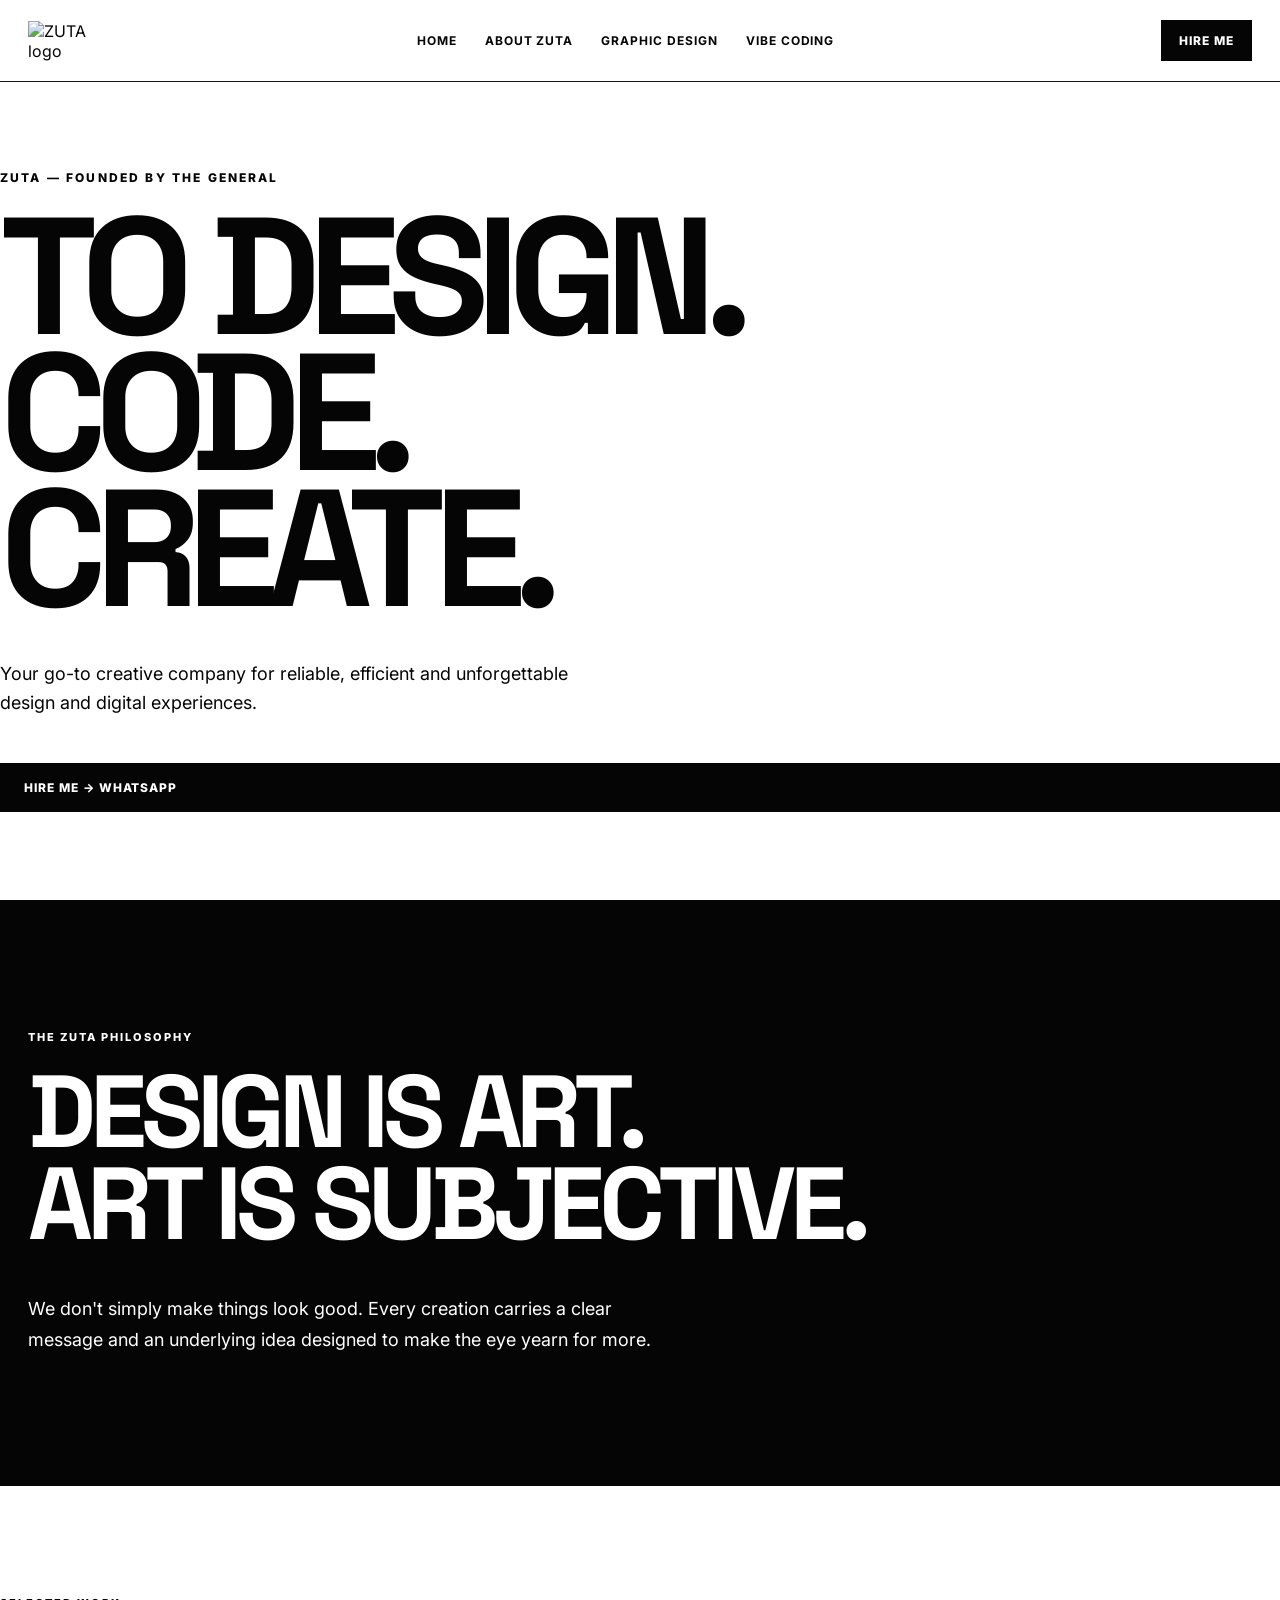
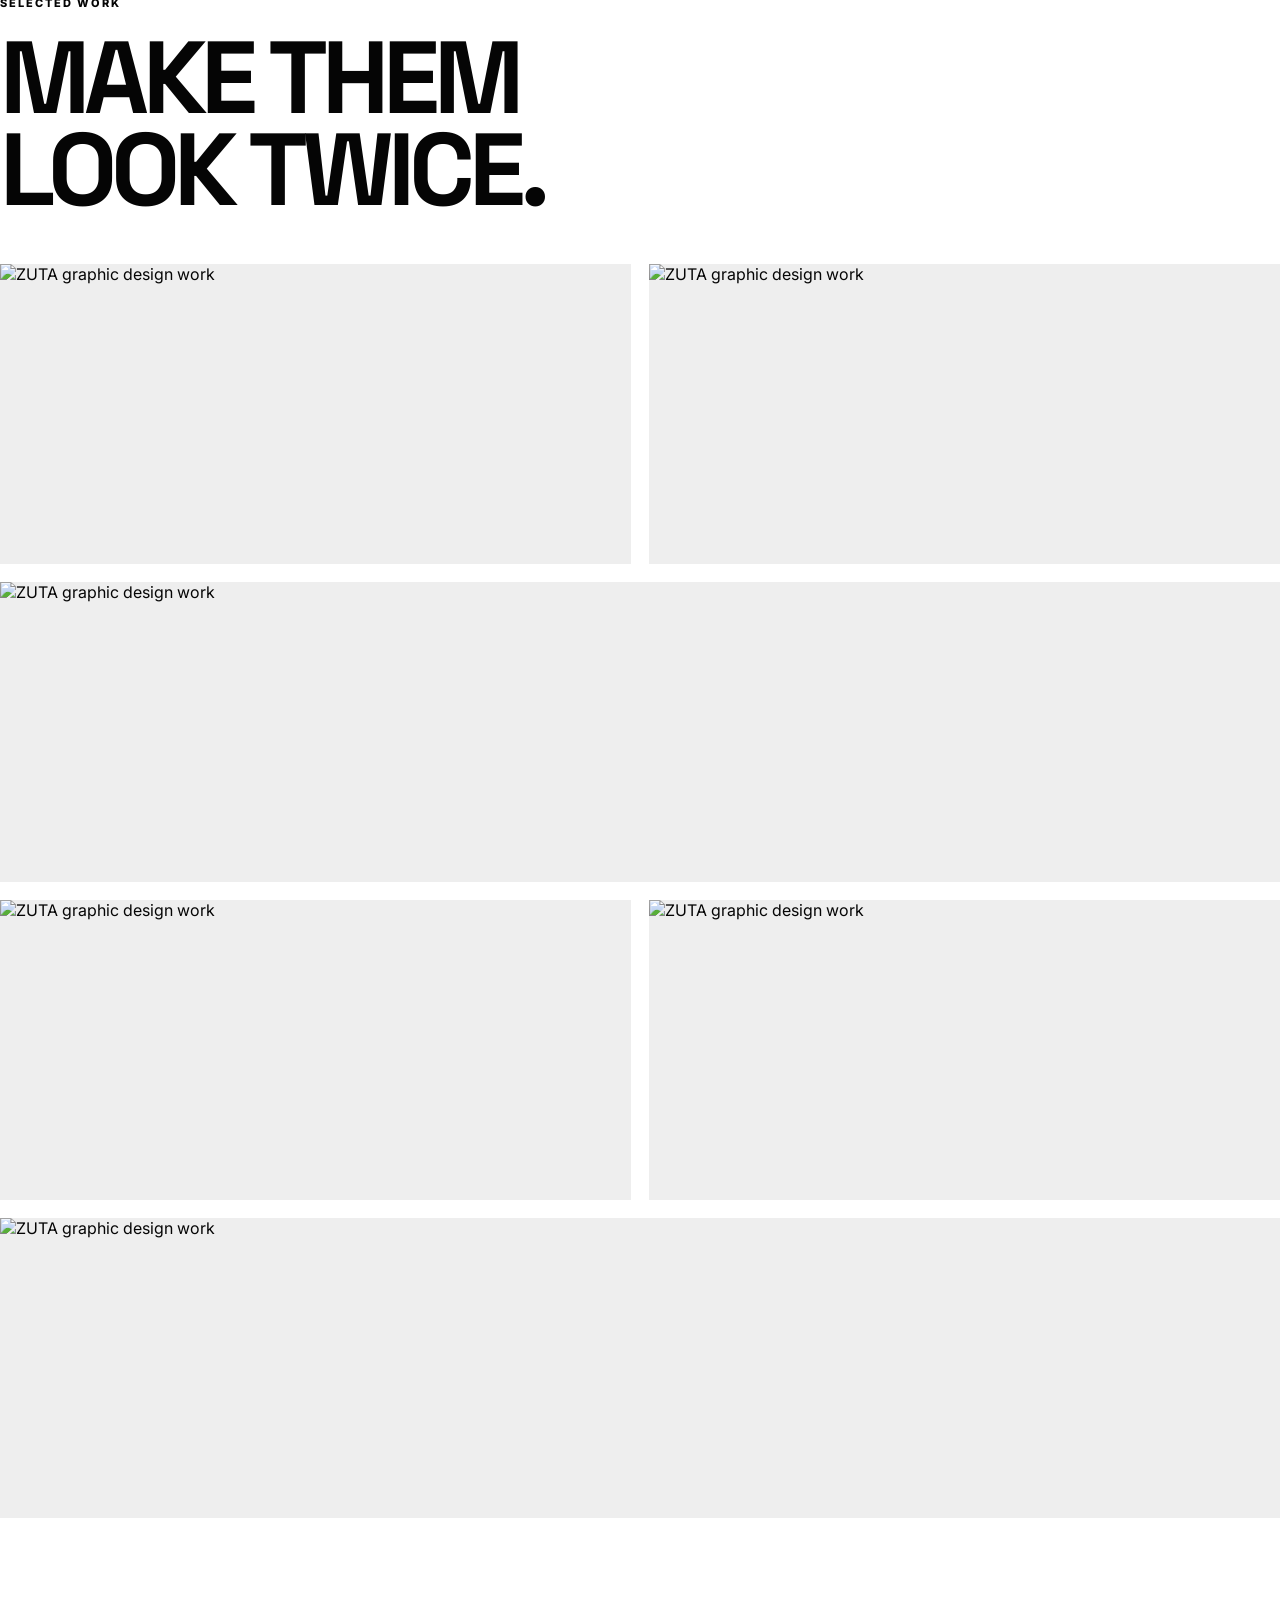
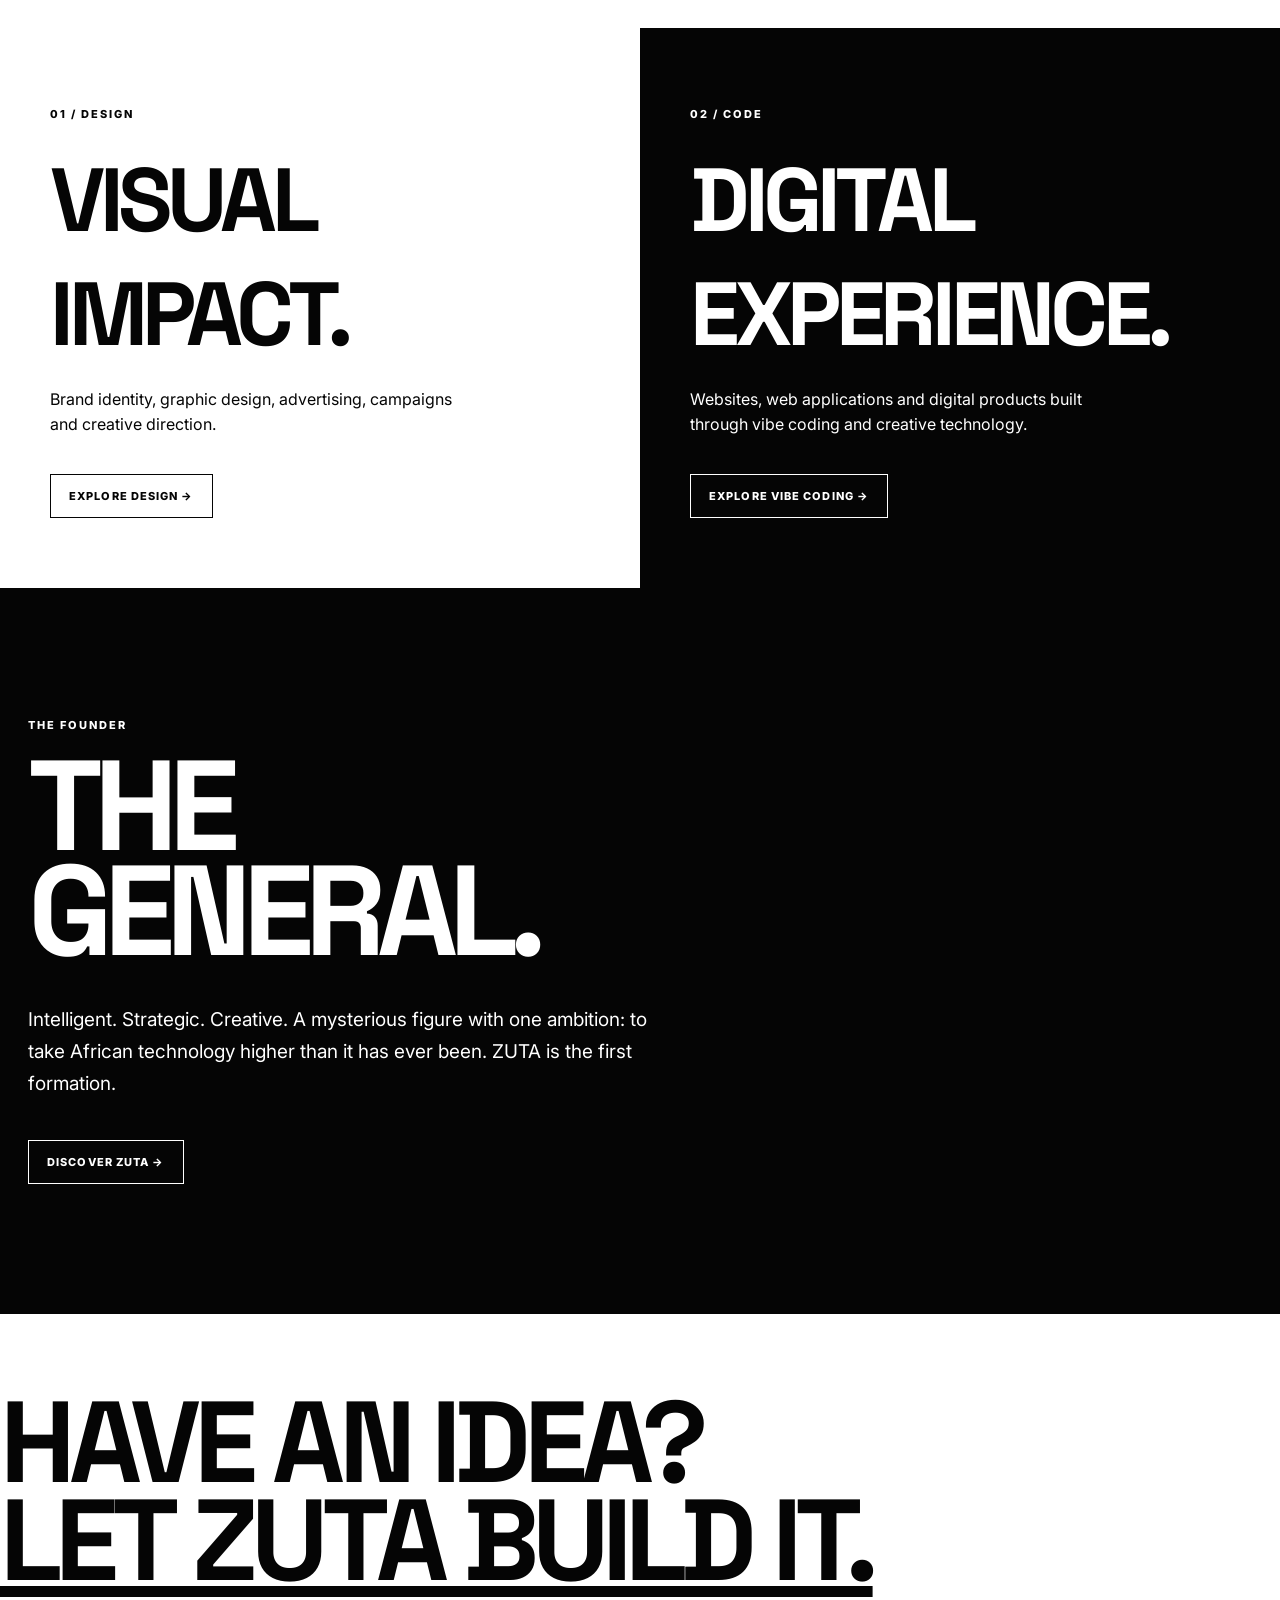
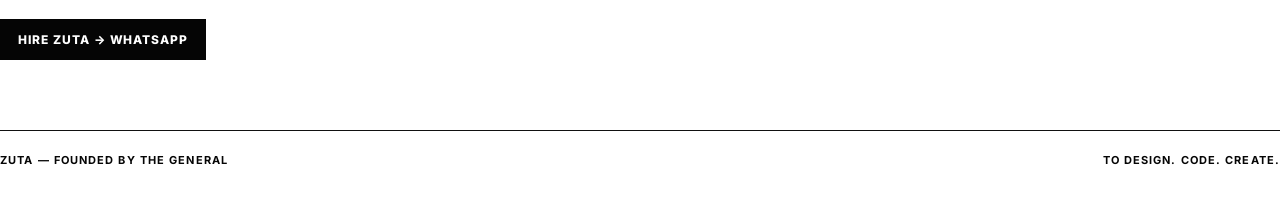
==== index.html @ d52c294c "Add files via upload" ====
<!doctype html><html lang="en"><head><meta charset="utf-8"><meta name="viewport" content="width=device-width,initial-scale=1"><title>Home — ZUTA</title><link rel="stylesheet" href="styles.css"></head><body><header class="nav wrap">
<a href="index.html"><img src="assets/logo.png" alt="ZUTA logo"></a>
<nav class="navlinks">
<a href="index.html">HOME</a><a href="about.html">ABOUT ZUTA</a><a href="graphic-design.html">GRAPHIC DESIGN</a><a href="vibe-coding.html">VIBE CODING</a>
</nav><a class="hire" href="https://wa.me/447735310361?text=Hi%20ZUTA%2C%20I%27d%20like%20to%20work%20with%20you.">HIRE ME</a><span class="mobile-menu">MENU</span>
</header>
<main>
<section class="hero wrap">
<div class="eyebrow">ZUTA — FOUNDED BY THE GENERAL</div>
<h1><span>TO DESIGN.</span><span>CODE.</span><span>CREATE.</span></h1>
<p class="sub">Your go-to creative company for reliable, efficient and unforgettable design and digital experiences.</p>
<a class="cta" href="https://wa.me/447735310361?text=Hi%20ZUTA%2C%20I%27d%20like%20to%20work%20with%20you.">HIRE ME → WHATSAPP</a>
</section>
<section class="statement"><div class="wrap"><div class="label">THE ZUTA PHILOSOPHY</div><h2>DESIGN IS ART.<br>ART IS SUBJECTIVE.</h2><p>We don't simply make things look good. Every creation carries a clear message and an underlying idea designed to make the eye yearn for more.</p></div></section>
<section class="section wrap"><div class="label">SELECTED WORK</div><h2 class="section-title">MAKE THEM<br>LOOK TWICE.</h2><div class="workgrid">
<a class="workcard" href="graphic-design.html"><img src="assets/design-01.jpg" alt="ZUTA graphic design work"><div class="workmeta">ZUTA / GRAPHIC DESIGN</div></a><a class="workcard" href="graphic-design.html"><img src="assets/design-02.jpg" alt="ZUTA graphic design work"><div class="workmeta">ZUTA / GRAPHIC DESIGN</div></a><a class="workcard" href="graphic-design.html"><img src="assets/design-03.jpg" alt="ZUTA graphic design work"><div class="workmeta">ZUTA / GRAPHIC DESIGN</div></a><a class="workcard" href="graphic-design.html"><img src="assets/design-04.jpg" alt="ZUTA graphic design work"><div class="workmeta">ZUTA / GRAPHIC DESIGN</div></a><a class="workcard" href="graphic-design.html"><img src="assets/design-05.jpg" alt="ZUTA graphic design work"><div class="workmeta">ZUTA / GRAPHIC DESIGN</div></a><a class="workcard" href="graphic-design.html"><img src="assets/design-06.jpg" alt="ZUTA graphic design work"><div class="workmeta">ZUTA / GRAPHIC DESIGN</div></a>
</div></section>
<section class="duo"><div><div class="label">01 / DESIGN</div><h3>VISUAL<br>IMPACT.</h3><p>Brand identity, graphic design, advertising, campaigns and creative direction.</p><a class="outline-btn" href="graphic-design.html">EXPLORE DESIGN →</a></div><div class="black"><div class="label">02 / CODE</div><h3>DIGITAL<br>EXPERIENCE.</h3><p>Websites, web applications and digital products built through vibe coding and creative technology.</p><a class="outline-btn" href="vibe-coding.html">EXPLORE VIBE CODING →</a></div></section>
<section class="general"><div class="wrap"><div class="label">THE FOUNDER</div><h2>THE<br>GENERAL.</h2><p>Intelligent. Strategic. Creative. A mysterious figure with one ambition: to take African technology higher than it has ever been. ZUTA is the first formation.</p><a class="outline-btn" href="about.html">DISCOVER ZUTA →</a></div></section>
</main>
<footer class="footer wrap">
<h2>HAVE AN IDEA?<br><u>LET ZUTA BUILD IT.</u></h2>
<a class="hire" href="https://wa.me/447735310361?text=Hi%20ZUTA%2C%20I%27d%20like%20to%20work%20with%20you." style="display:inline-block;margin-top:30px">HIRE ZUTA → WHATSAPP</a>
<div class="bottom"><span>ZUTA — FOUNDED BY THE GENERAL</span><span>TO DESIGN. CODE. CREATE.</span></div>
</footer></body></html>
---- styles.css ----
@import url('https://fonts.googleapis.com/css2?family=Inter:wght@400;500;600;700;800;900&family=Space+Grotesk:wght@500;600;700&display=swap');
*{box-sizing:border-box}html{scroll-behavior:smooth}body{margin:0;background:#fff;color:#050505;font-family:Inter,Arial,sans-serif}a{color:inherit;text-decoration:none}img{max-width:100%;display:block}.wrap{max-width:1280px;margin:auto;padding:0 28px}.nav{height:82px;display:flex;align-items:center;justify-content:space-between;border-bottom:1px solid #111}.nav img{width:62px;height:auto}.navlinks{display:flex;gap:28px;font-size:12px;font-weight:700;letter-spacing:.08em}.hire{background:#050505;color:#fff;padding:13px 18px;font-weight:800;font-size:12px;letter-spacing:.08em}.hero{min-height:calc(100vh - 82px);display:flex;flex-direction:column;justify-content:center;padding:70px 0}.eyebrow{font-size:12px;font-weight:800;letter-spacing:.18em;margin-bottom:24px}.hero h1{font-family:"Space Grotesk",sans-serif;font-size:clamp(70px,13vw,190px);line-height:.82;letter-spacing:-.075em;margin:0;max-width:1050px}.hero h1 span{display:block}.hero .sub{max-width:620px;font-size:18px;line-height:1.6;margin-top:42px}.hero .cta{display:inline-block;margin-top:28px;background:#050505;color:#fff;padding:17px 24px;font-weight:800;letter-spacing:.08em;font-size:12px}.statement{background:#050505;color:#fff;padding:130px 0}.statement h2,.section-title{font-family:"Space Grotesk",sans-serif;font-size:clamp(48px,8vw,112px);line-height:.9;letter-spacing:-.06em;margin:0}.statement p{max-width:650px;font-size:18px;line-height:1.7;margin:44px 0 0}.section{padding:110px 0}.label{font-size:11px;font-weight:800;letter-spacing:.18em;margin-bottom:22px}.workgrid{display:grid;grid-template-columns:repeat(2,1fr);gap:18px;margin-top:48px}.workcard{position:relative;overflow:hidden;background:#eee;min-height:300px}.workcard img{width:100%;height:100%;object-fit:cover;transition:transform .6s}.workcard:hover img{transform:scale(1.03)}.workcard:nth-child(3n){grid-column:span 2}.workmeta{padding:14px 0 5px;font-size:11px;font-weight:800;letter-spacing:.1em}.duo{display:grid;grid-template-columns:1fr 1fr;min-height:560px}.duo>div{padding:70px 50px;display:flex;flex-direction:column;justify-content:flex-end}.duo .black{background:#050505;color:#fff}.duo h3{font-family:"Space Grotesk";font-size:clamp(52px,7vw,100px);margin:0;letter-spacing:-.06em}.duo p{max-width:420px;line-height:1.6}.outline-btn{display:inline-block;border:1px solid currentColor;padding:14px 18px;margin-top:20px;width:max-content;font-size:11px;font-weight:800;letter-spacing:.1em}.general{background:#050505;color:#fff;padding:130px 0}.general h2{font-family:"Space Grotesk";font-size:clamp(60px,10vw,150px);line-height:.82;letter-spacing:-.07em;margin:0}.general p{max-width:650px;font-size:19px;line-height:1.7;margin-top:40px}.footer{padding:80px 0 30px}.footer h2{font-family:"Space Grotesk";font-size:clamp(50px,9vw,120px);line-height:.85;letter-spacing:-.06em;margin:0}.footer .bottom{display:flex;justify-content:space-between;border-top:1px solid #111;margin-top:70px;padding-top:22px;font-size:11px;font-weight:700;letter-spacing:.1em}.pagehero{padding:120px 0 70px}.pagehero h1{font-family:"Space Grotesk";font-size:clamp(70px,12vw,170px);line-height:.82;letter-spacing:-.07em;margin:0}.pagehero p{max-width:680px;font-size:18px;line-height:1.7;margin-top:35px}.aboutgrid{display:grid;grid-template-columns:1fr 1fr;gap:60px;padding:70px 0}.aboutgrid h2{font-family:"Space Grotesk";font-size:44px;letter-spacing:-.04em}.aboutgrid p{line-height:1.8}.servicegrid{display:grid;grid-template-columns:repeat(2,1fr);gap:1px;background:#111;margin-top:60px}.service{background:#fff;padding:38px}.service h3{font-family:"Space Grotesk";font-size:32px;margin:0 0 15px}.service p{line-height:1.6}.mobile-menu{display:none}
@media(max-width:800px){.wrap{padding:0 18px}.nav{height:72px}.nav img{width:52px}.navlinks{display:none}.mobile-menu{display:block;font-size:11px;font-weight:800}.hero{min-height:80vh;padding:55px 0}.hero h1{font-size:clamp(64px,19vw,120px)}.hero .sub{font-size:16px}.statement,.general{padding:85px 0}.section{padding:80px 0}.workgrid{grid-template-columns:1fr}.workcard:nth-child(3n){grid-column:auto}.duo{grid-template-columns:1fr}.duo>div{min-height:400px;padding:35px 25px}.aboutgrid{grid-template-columns:1fr;gap:20px;padding:40px 0}.servicegrid{grid-template-columns:1fr}.footer .bottom{flex-direction:column;gap:15px}}
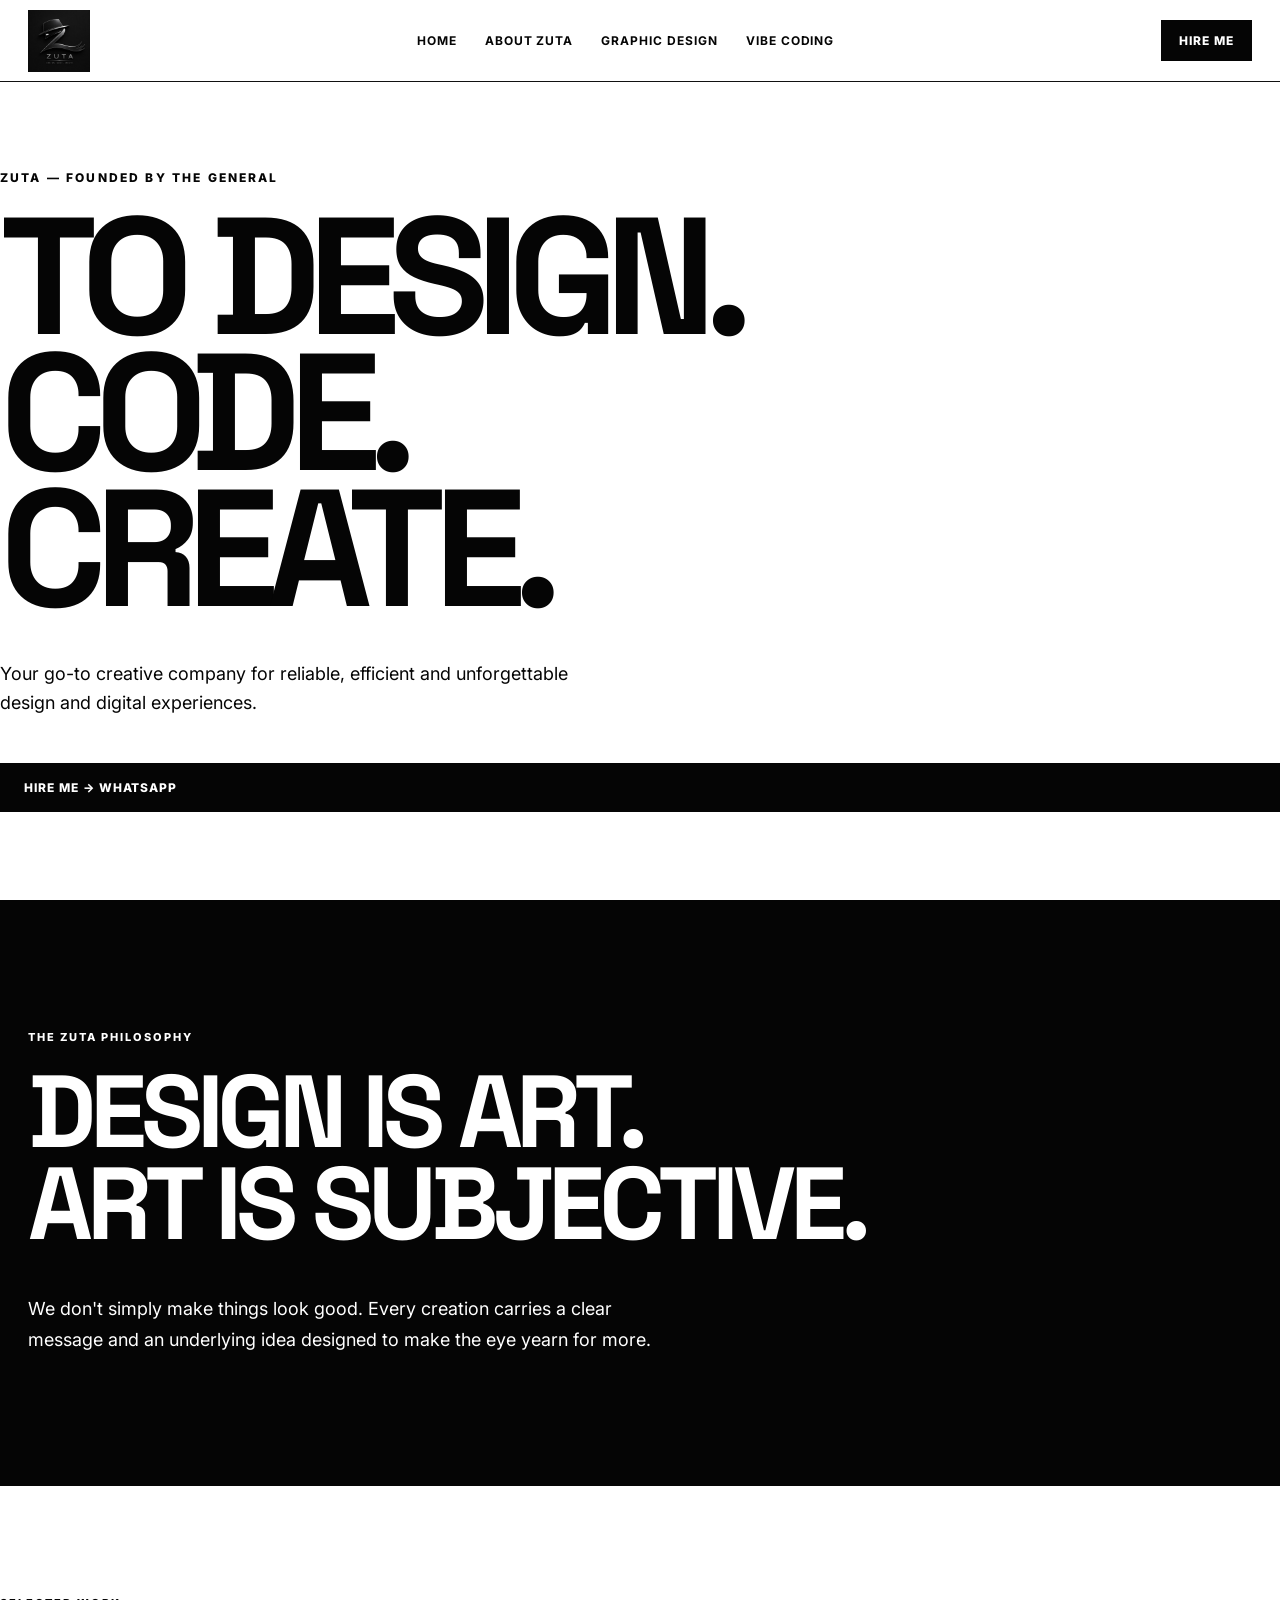
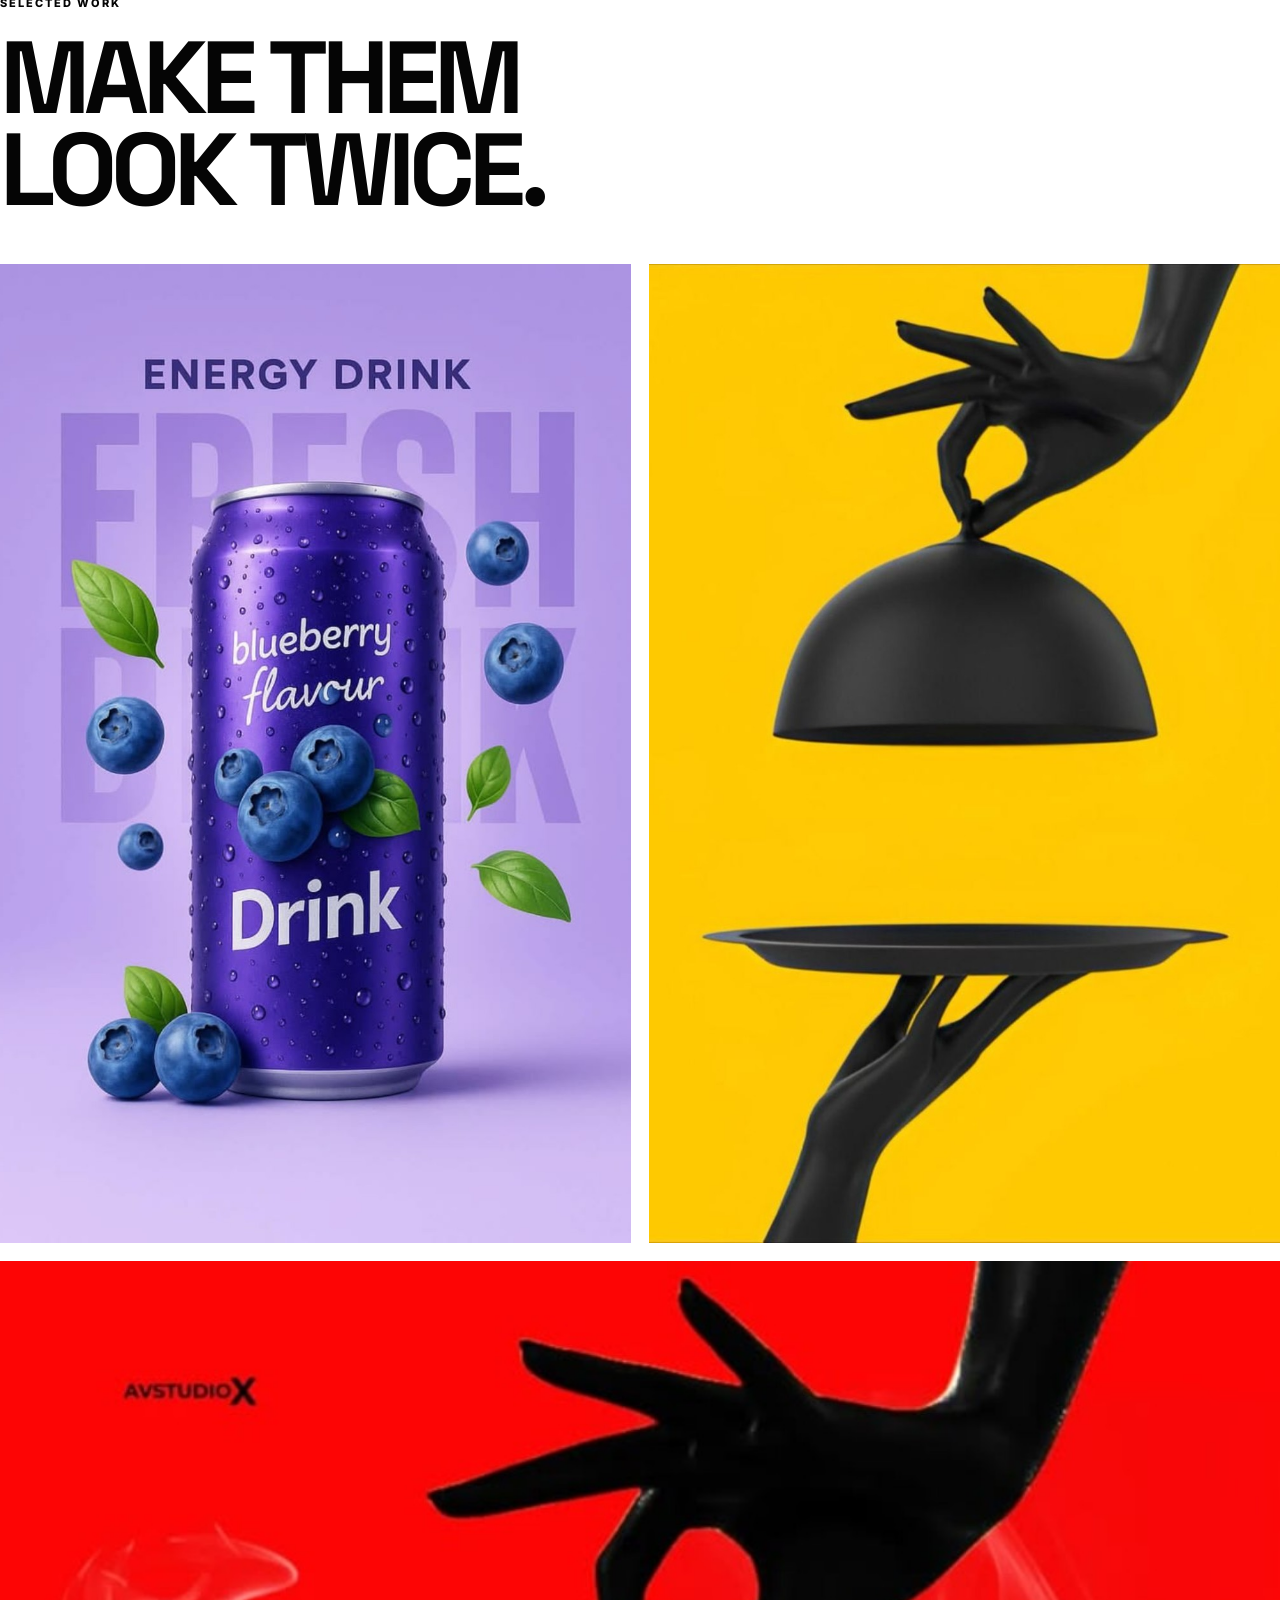
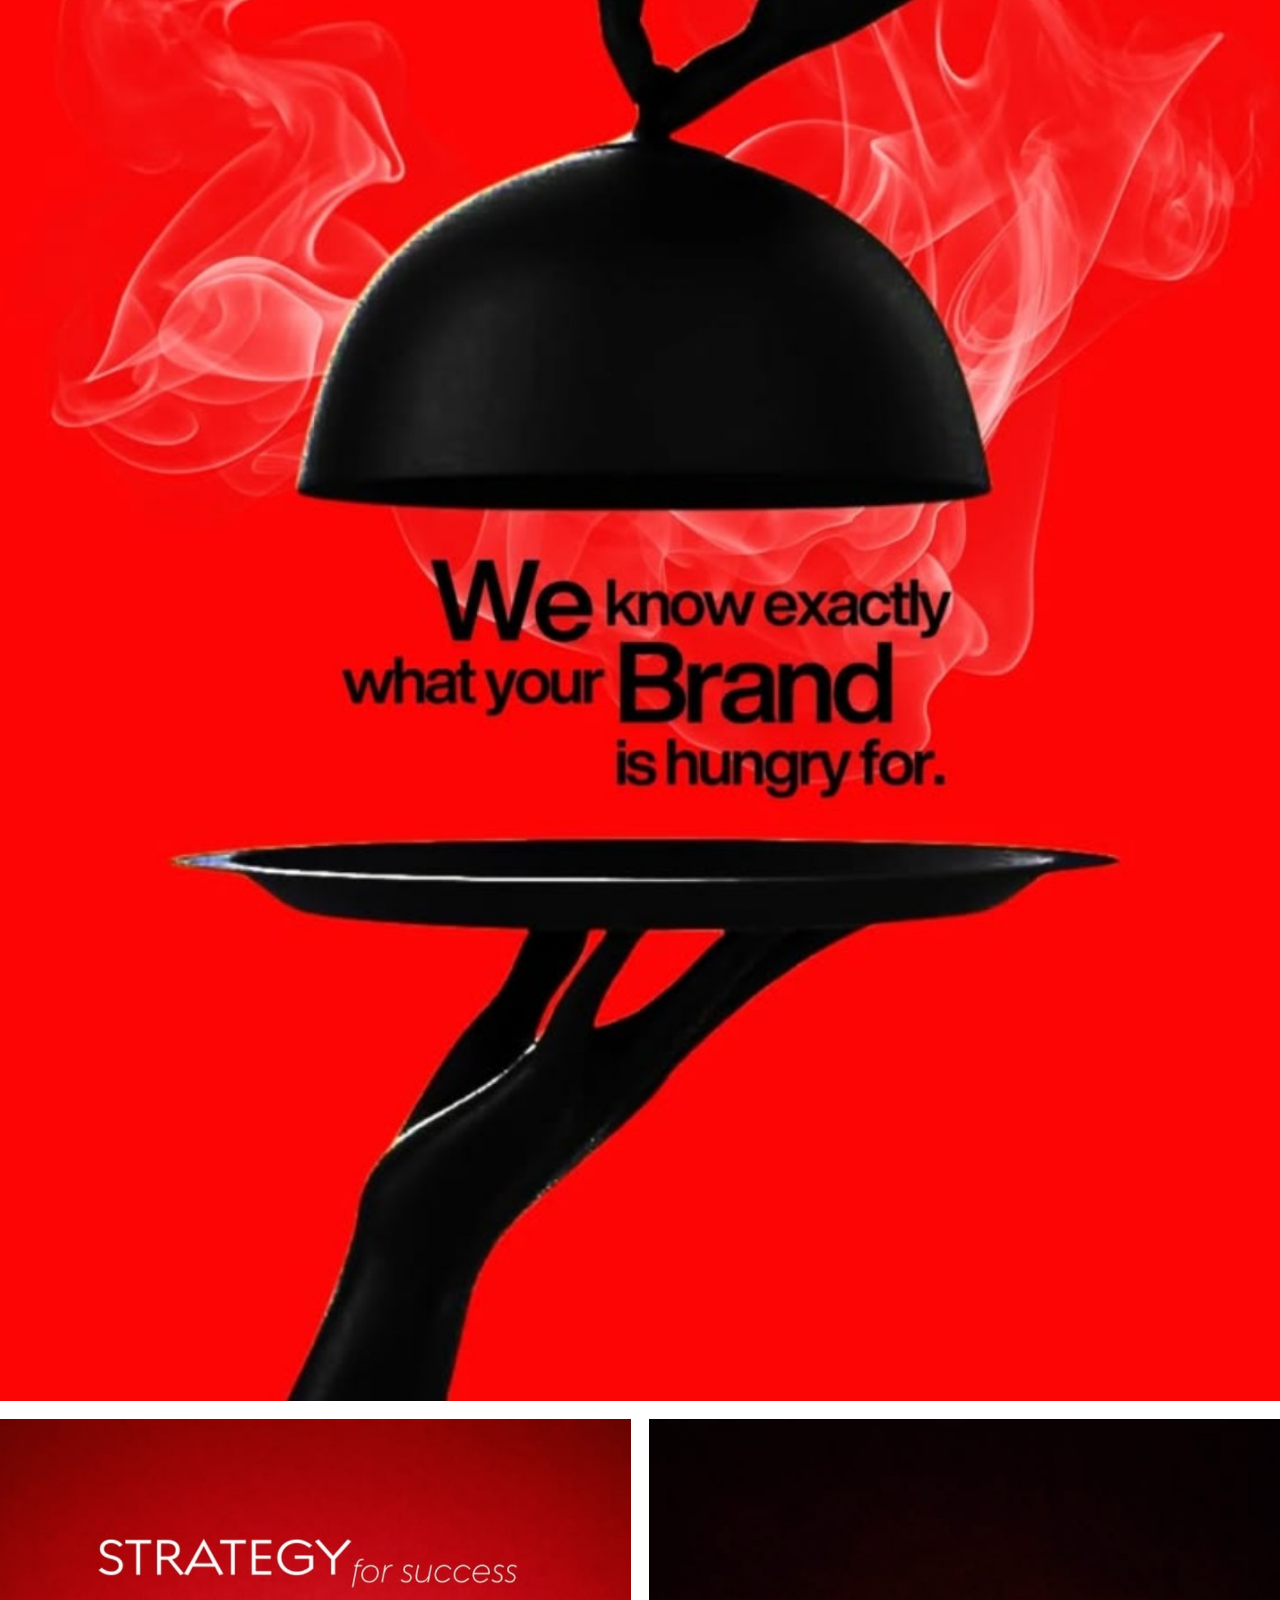
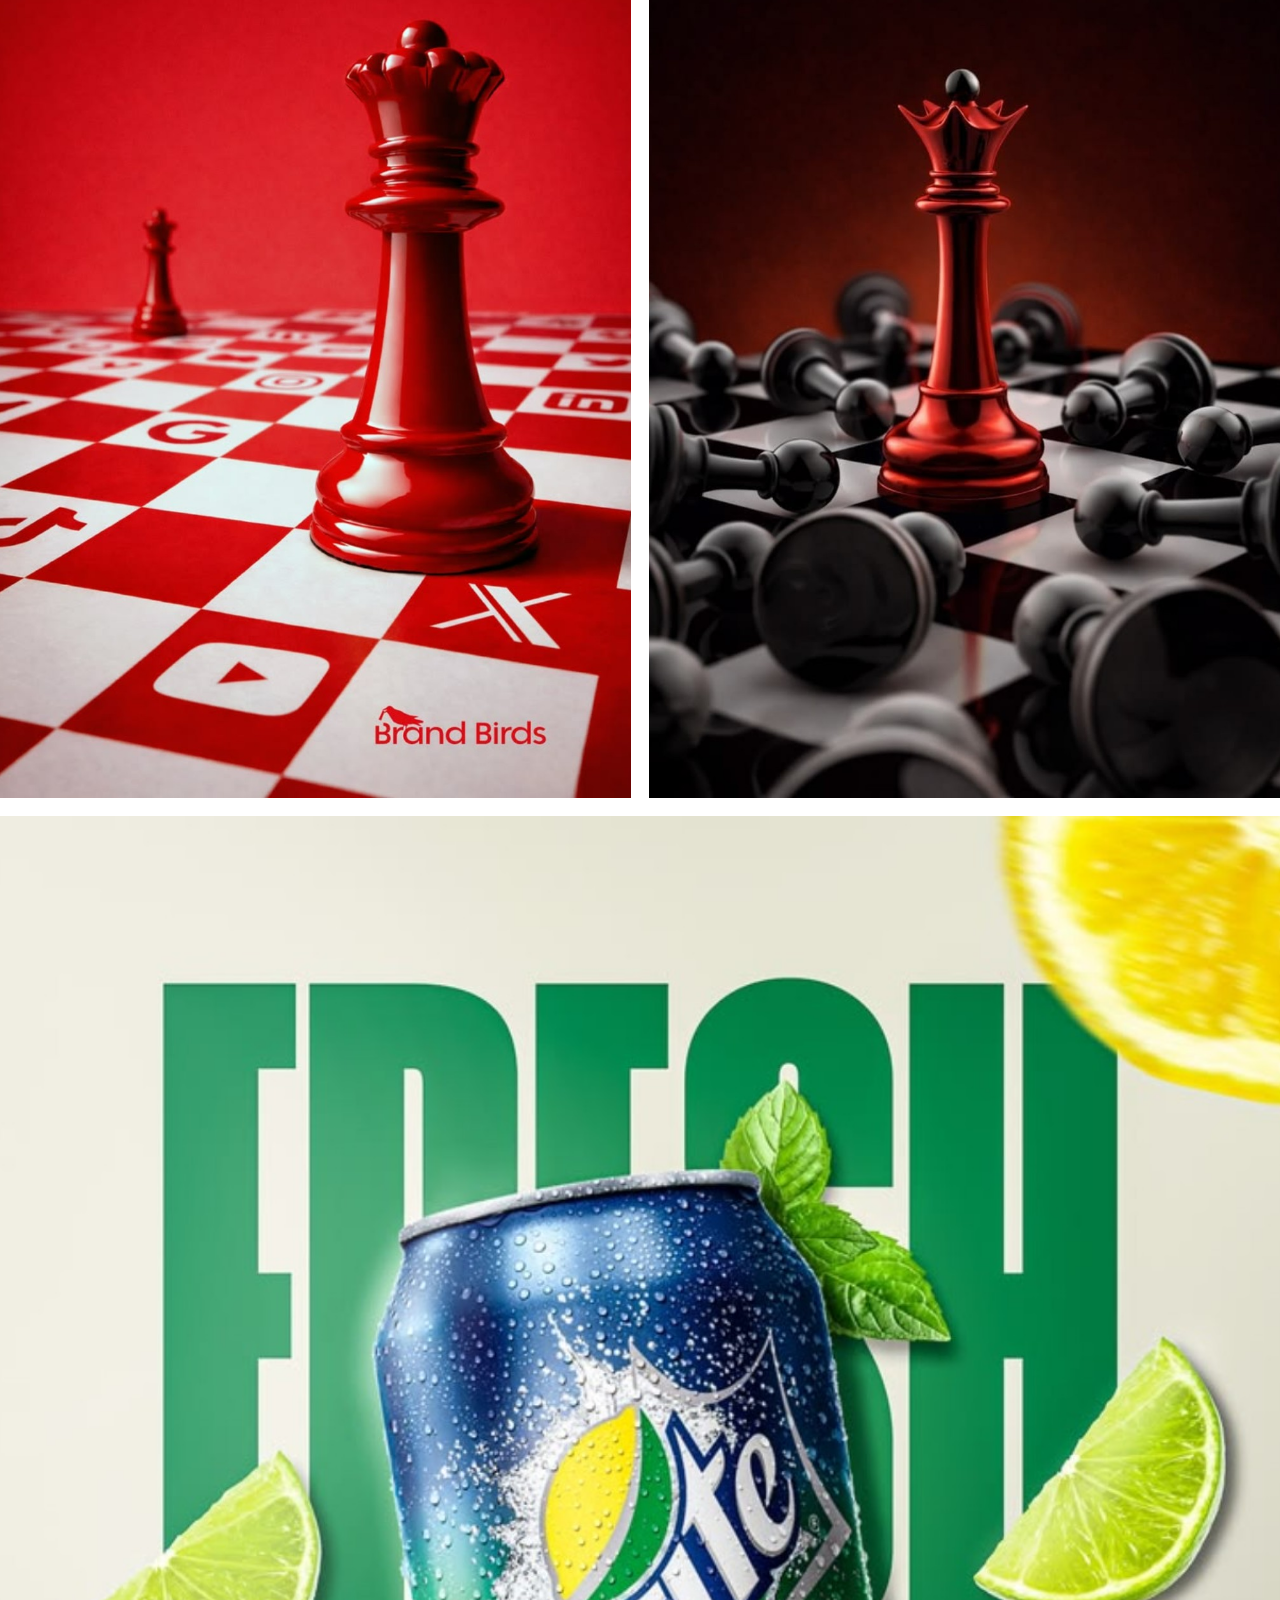
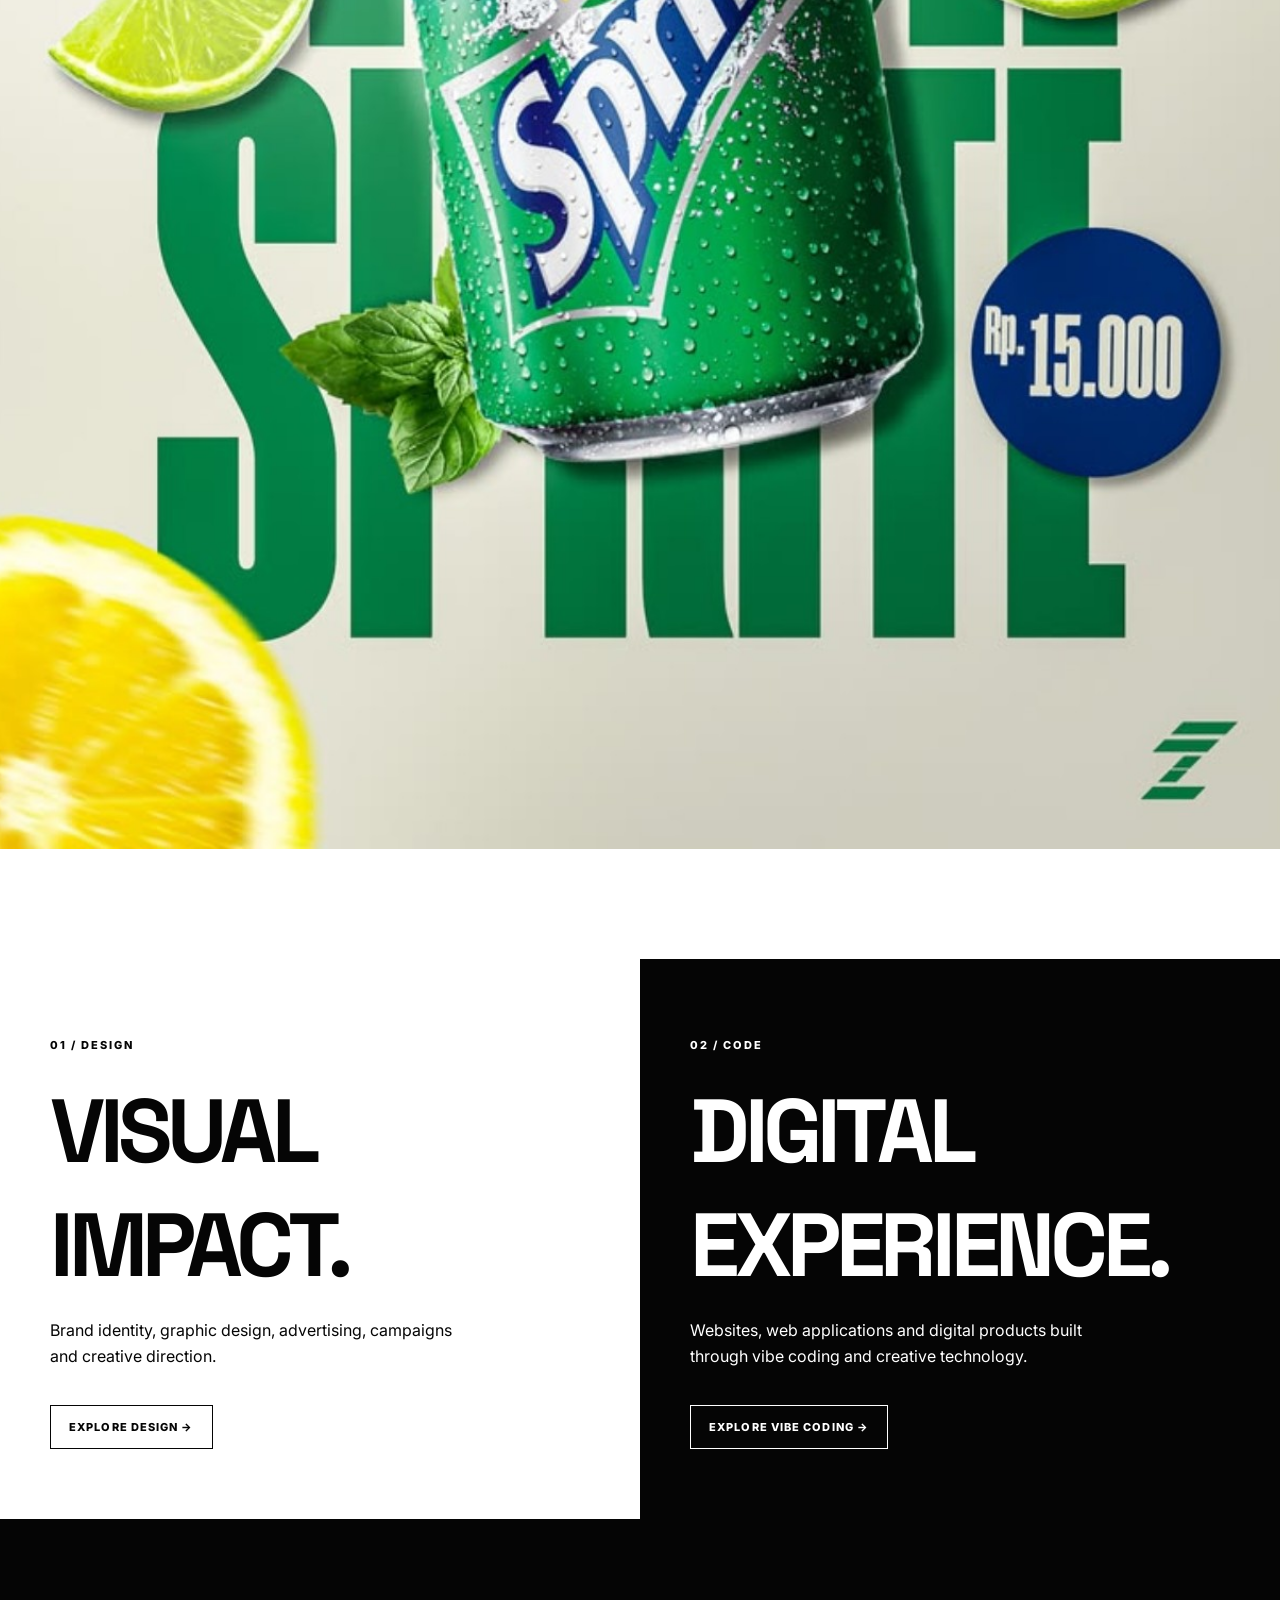
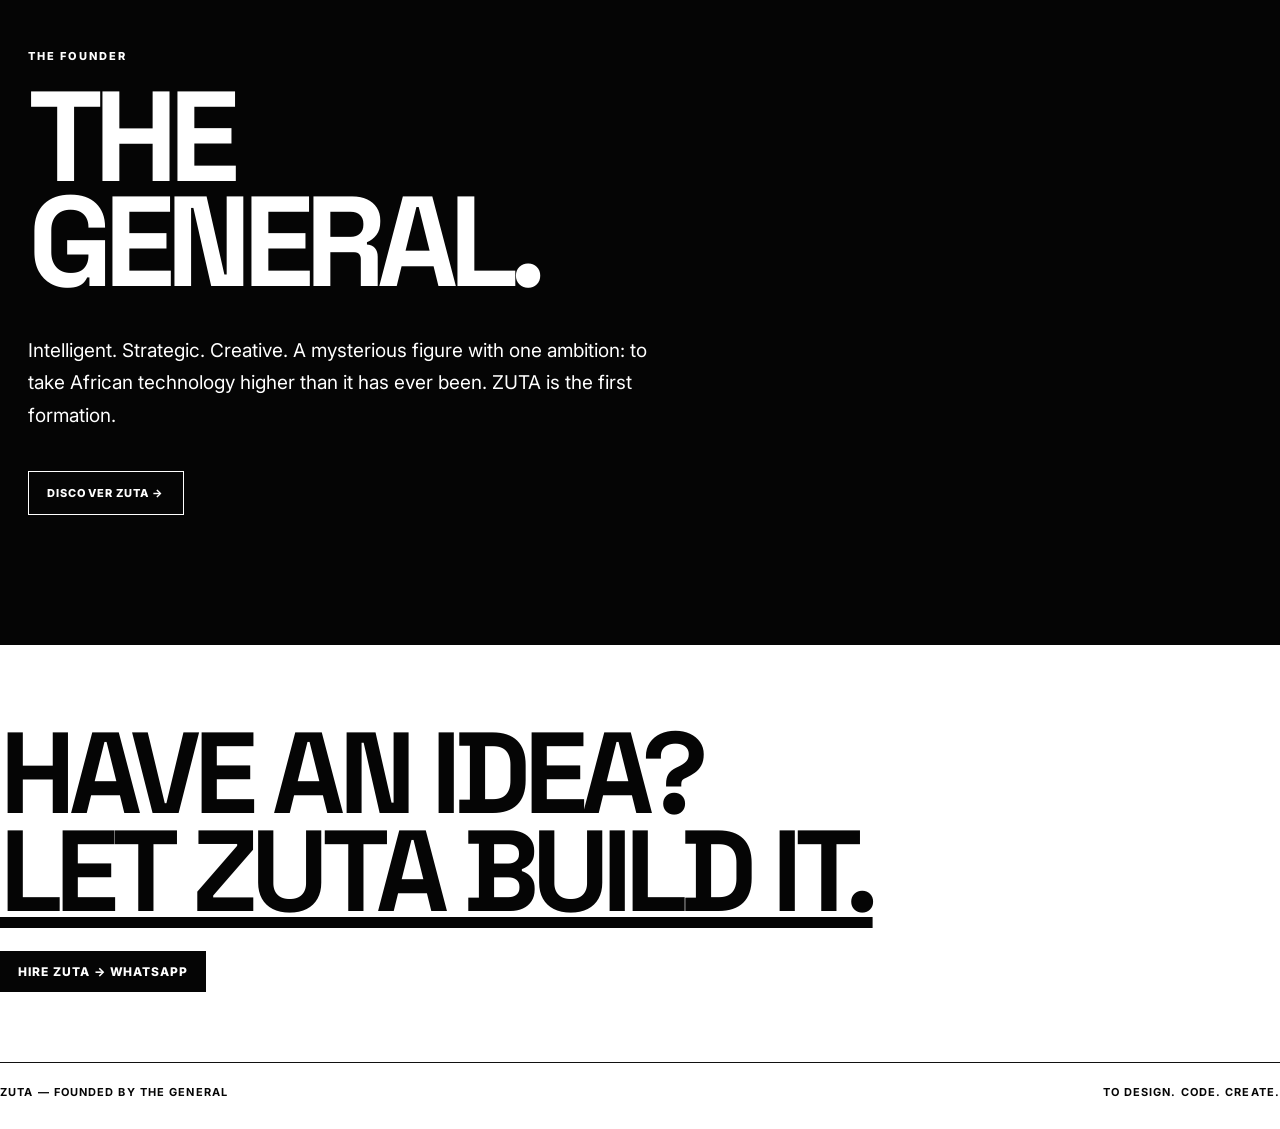
==== commit 96488974: "Update logo image source in index.html" ====
--- a/index.html
+++ b/index.html
@@ -1,5 +1,5 @@
 <!doctype html><html lang="en"><head><meta charset="utf-8"><meta name="viewport" content="width=device-width,initial-scale=1"><title>Home — ZUTA</title><link rel="stylesheet" href="styles.css"></head><body><header class="nav wrap">
-<a href="index.html"><img src="assets/logo.png" alt="ZUTA logo"></a>
+<a href="index.html"><img src="logo.png" alt="ZUTA logo"></a>
 <nav class="navlinks">
 <a href="index.html">HOME</a><a href="about.html">ABOUT ZUTA</a><a href="graphic-design.html">GRAPHIC DESIGN</a><a href="vibe-coding.html">VIBE CODING</a>
 </nav><a class="hire" href="https://wa.me/447735310361?text=Hi%20ZUTA%2C%20I%27d%20like%20to%20work%20with%20you.">HIRE ME</a><span class="mobile-menu">MENU</span>
@@ -13,7 +13,7 @@
 </section>
 <section class="statement"><div class="wrap"><div class="label">THE ZUTA PHILOSOPHY</div><h2>DESIGN IS ART.<br>ART IS SUBJECTIVE.</h2><p>We don't simply make things look good. Every creation carries a clear message and an underlying idea designed to make the eye yearn for more.</p></div></section>
 <section class="section wrap"><div class="label">SELECTED WORK</div><h2 class="section-title">MAKE THEM<br>LOOK TWICE.</h2><div class="workgrid">
-<a class="workcard" href="graphic-design.html"><img src="assets/design-01.jpg" alt="ZUTA graphic design work"><div class="workmeta">ZUTA / GRAPHIC DESIGN</div></a><a class="workcard" href="graphic-design.html"><img src="assets/design-02.jpg" alt="ZUTA graphic design work"><div class="workmeta">ZUTA / GRAPHIC DESIGN</div></a><a class="workcard" href="graphic-design.html"><img src="assets/design-03.jpg" alt="ZUTA graphic design work"><div class="workmeta">ZUTA / GRAPHIC DESIGN</div></a><a class="workcard" href="graphic-design.html"><img src="assets/design-04.jpg" alt="ZUTA graphic design work"><div class="workmeta">ZUTA / GRAPHIC DESIGN</div></a><a class="workcard" href="graphic-design.html"><img src="assets/design-05.jpg" alt="ZUTA graphic design work"><div class="workmeta">ZUTA / GRAPHIC DESIGN</div></a><a class="workcard" href="graphic-design.html"><img src="assets/design-06.jpg" alt="ZUTA graphic design work"><div class="workmeta">ZUTA / GRAPHIC DESIGN</div></a>
+<a class="workcard" href="graphic-design.html"><img src="design-01.jpg" alt="ZUTA graphic design work"><div class="workmeta">ZUTA / GRAPHIC DESIGN</div></a><a class="workcard" href="graphic-design.html"><img src="design-02.jpg" alt="ZUTA graphic design work"><div class="workmeta">ZUTA / GRAPHIC DESIGN</div></a><a class="workcard" href="graphic-design.html"><img src="design-03.jpg" alt="ZUTA graphic design work"><div class="workmeta">ZUTA / GRAPHIC DESIGN</div></a><a class="workcard" href="graphic-design.html"><img src="design-04.jpg" alt="ZUTA graphic design work"><div class="workmeta">ZUTA / GRAPHIC DESIGN</div></a><a class="workcard" href="graphic-design.html"><img src="design-05.jpg" alt="ZUTA graphic design work"><div class="workmeta">ZUTA / GRAPHIC DESIGN</div></a><a class="workcard" href="graphic-design.html"><img src="design-06.jpg" alt="ZUTA graphic design work"><div class="workmeta">ZUTA / GRAPHIC DESIGN</div></a>
 </div></section>
 <section class="duo"><div><div class="label">01 / DESIGN</div><h3>VISUAL<br>IMPACT.</h3><p>Brand identity, graphic design, advertising, campaigns and creative direction.</p><a class="outline-btn" href="graphic-design.html">EXPLORE DESIGN →</a></div><div class="black"><div class="label">02 / CODE</div><h3>DIGITAL<br>EXPERIENCE.</h3><p>Websites, web applications and digital products built through vibe coding and creative technology.</p><a class="outline-btn" href="vibe-coding.html">EXPLORE VIBE CODING →</a></div></section>
 <section class="general"><div class="wrap"><div class="label">THE FOUNDER</div><h2>THE<br>GENERAL.</h2><p>Intelligent. Strategic. Creative. A mysterious figure with one ambition: to take African technology higher than it has ever been. ZUTA is the first formation.</p><a class="outline-btn" href="about.html">DISCOVER ZUTA →</a></div></section>
@@ -22,4 +22,4 @@
 <h2>HAVE AN IDEA?<br><u>LET ZUTA BUILD IT.</u></h2>
 <a class="hire" href="https://wa.me/447735310361?text=Hi%20ZUTA%2C%20I%27d%20like%20to%20work%20with%20you." style="display:inline-block;margin-top:30px">HIRE ZUTA → WHATSAPP</a>
 <div class="bottom"><span>ZUTA — FOUNDED BY THE GENERAL</span><span>TO DESIGN. CODE. CREATE.</span></div>
-</footer></body></html>+</footer></body></html>
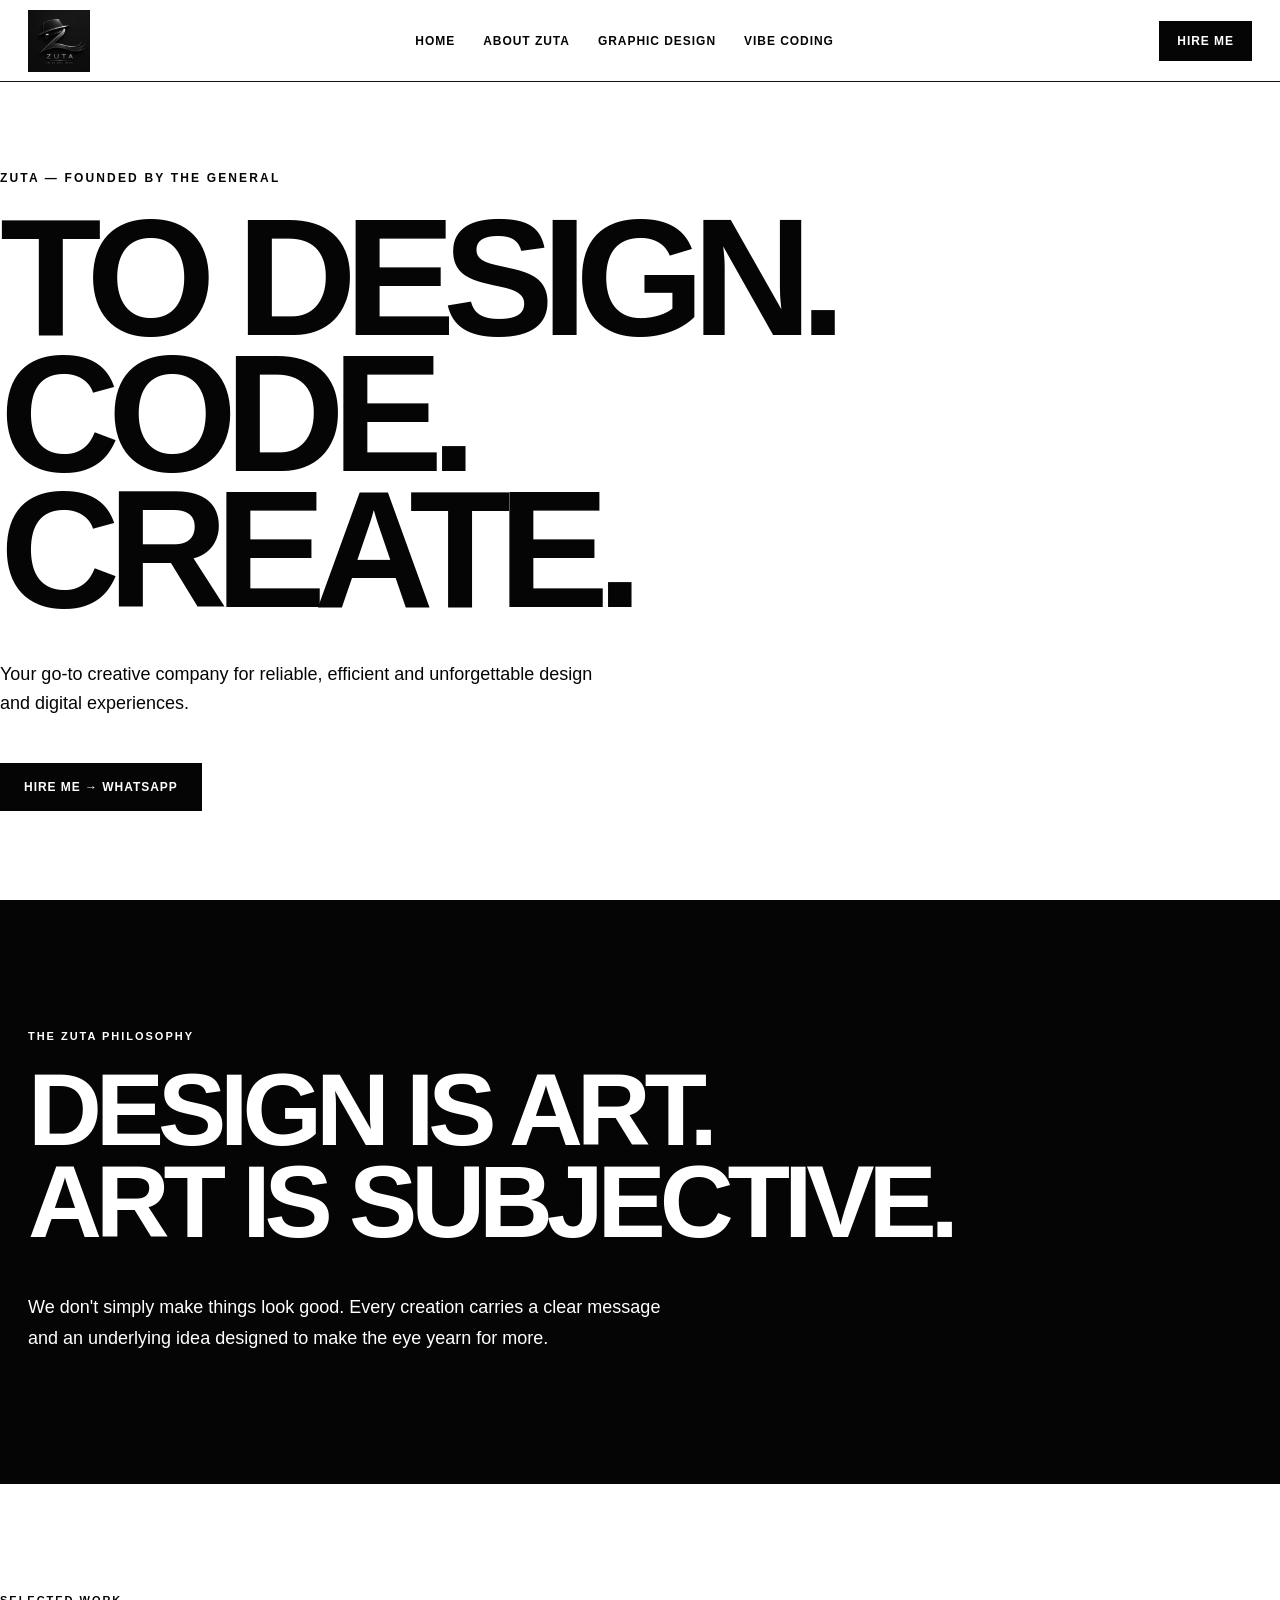
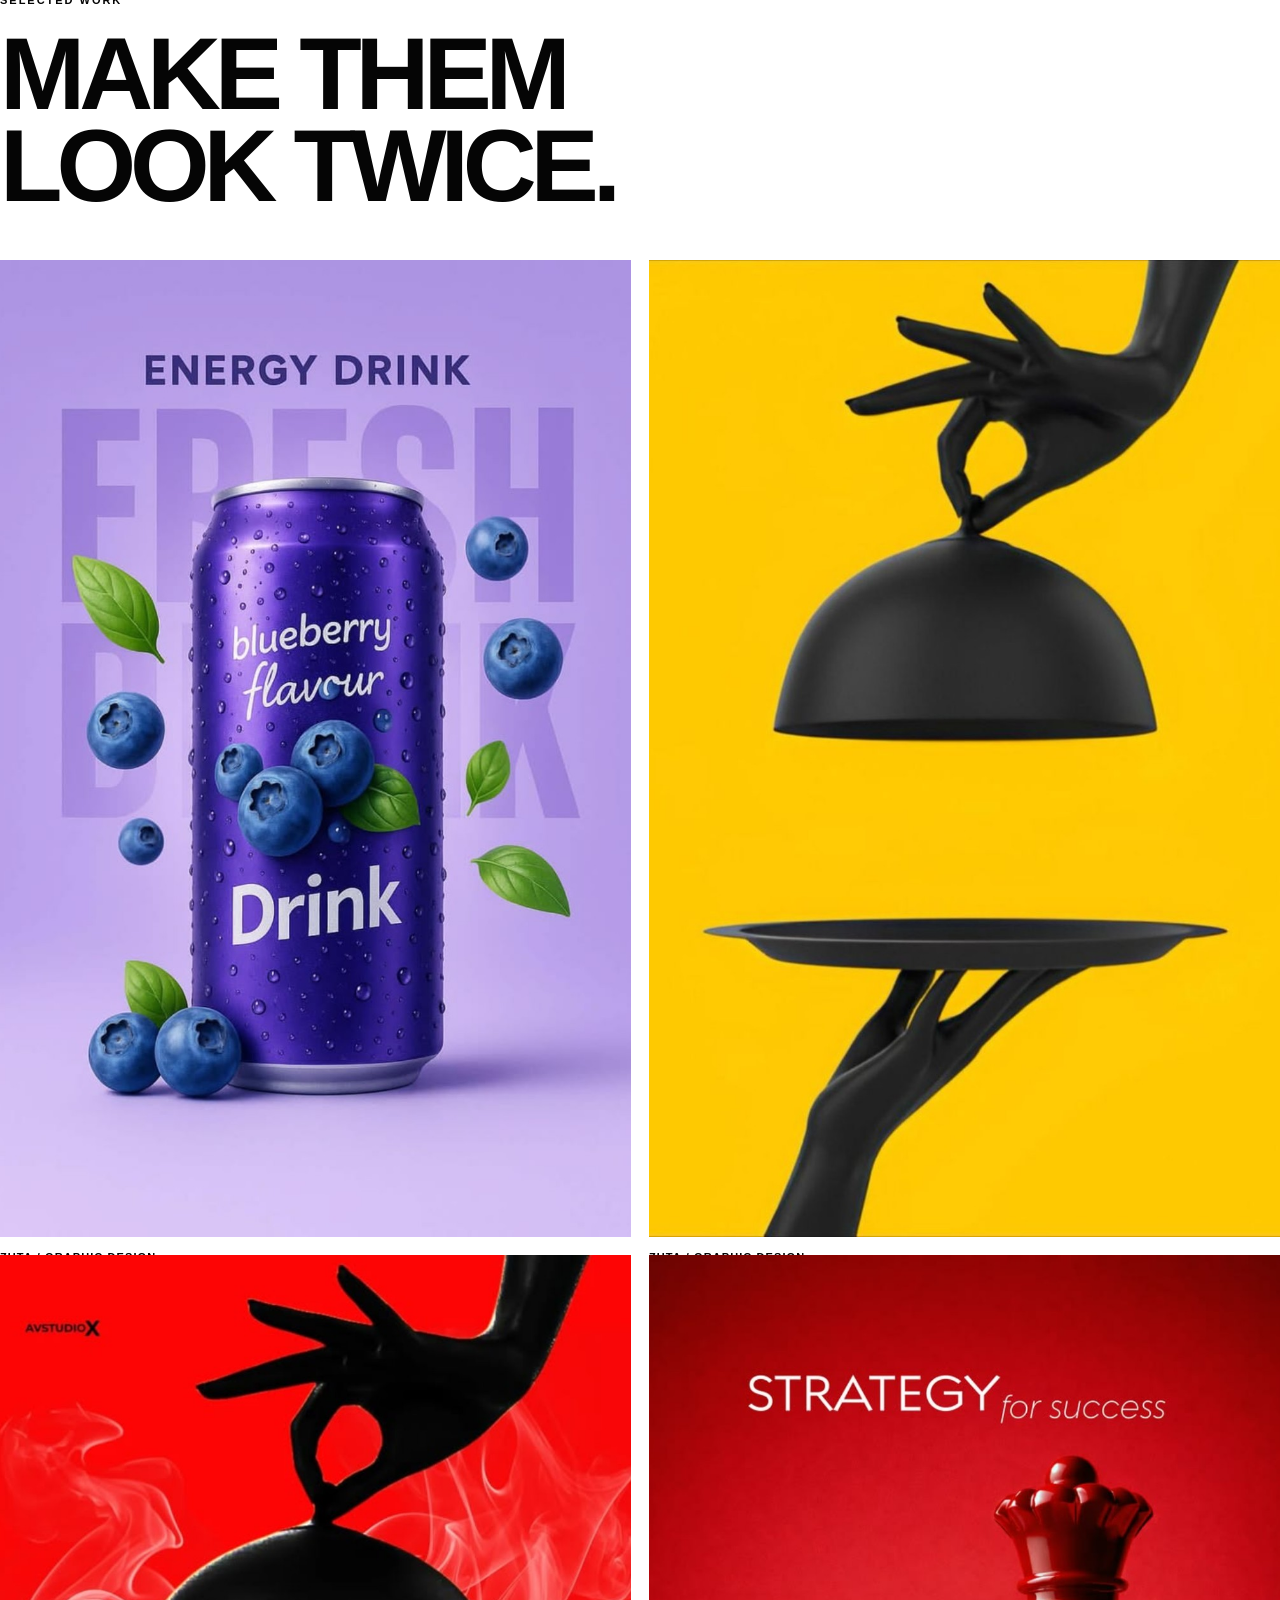
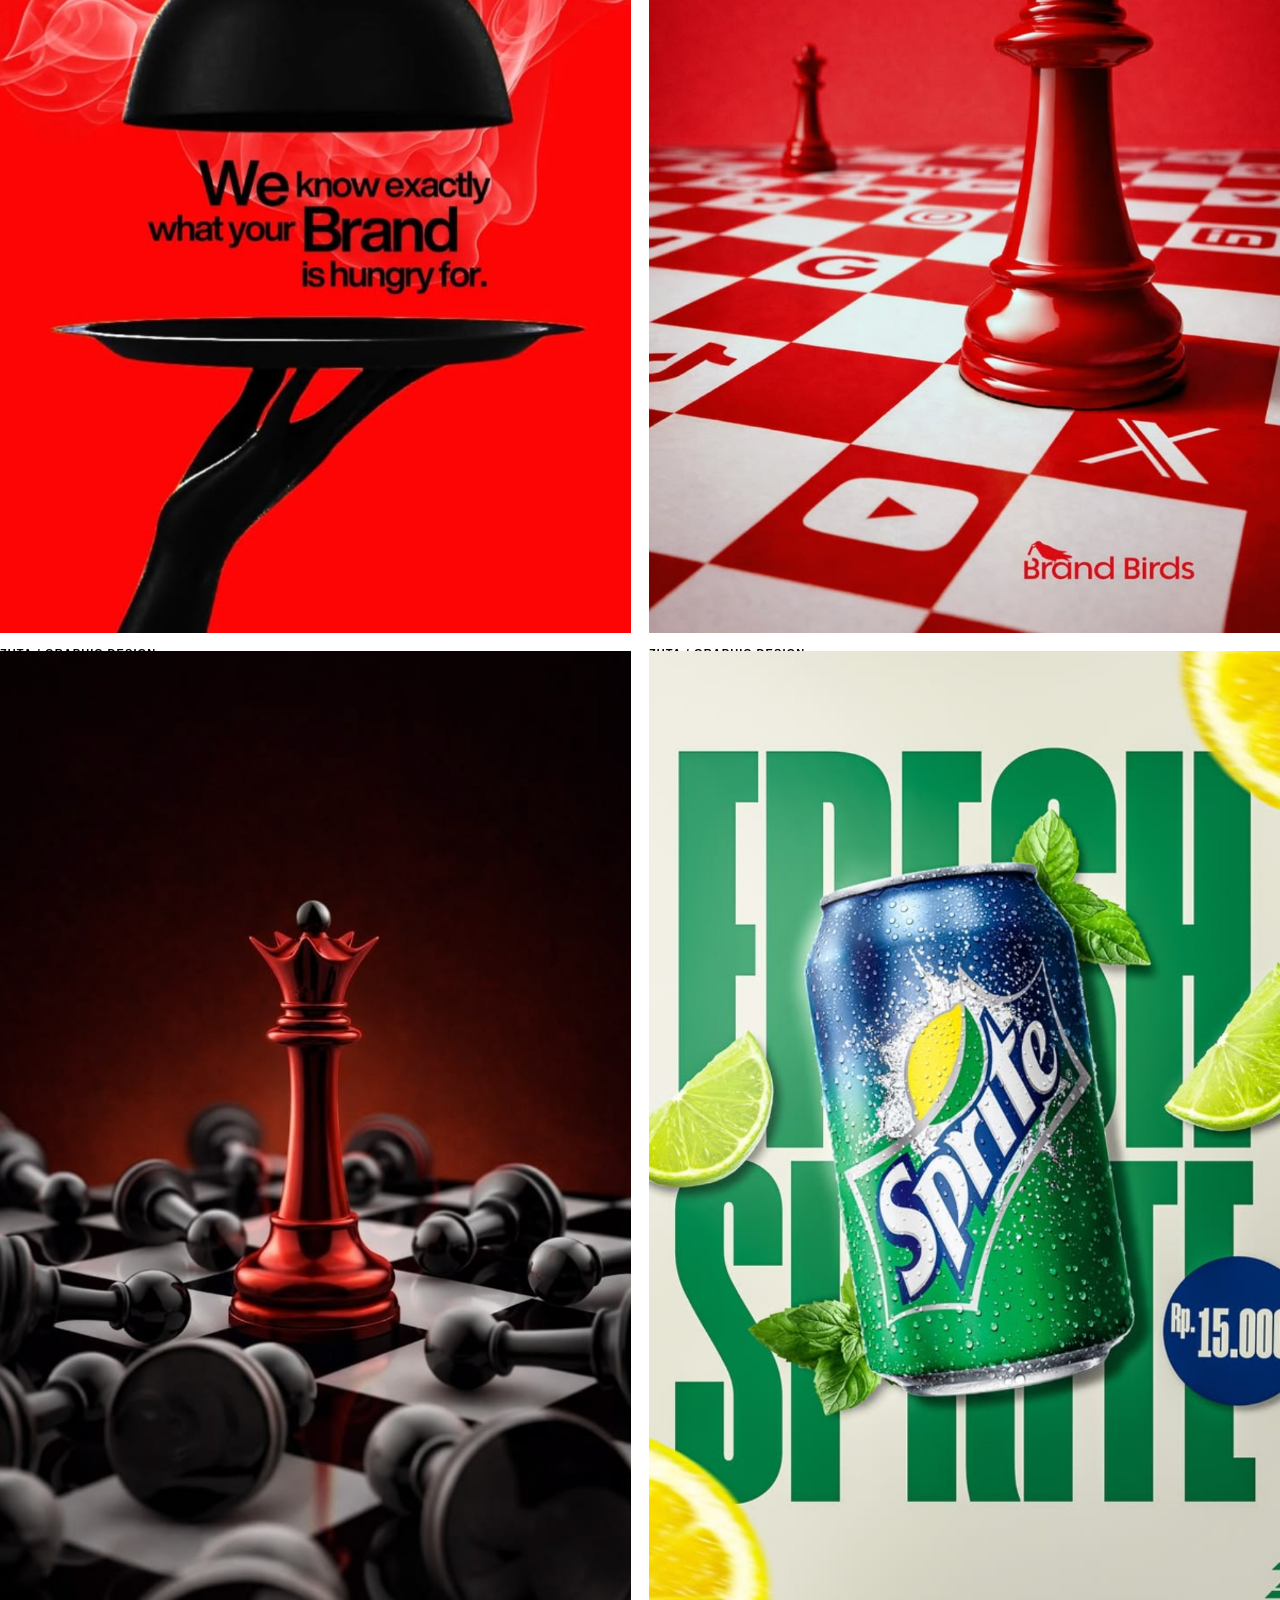
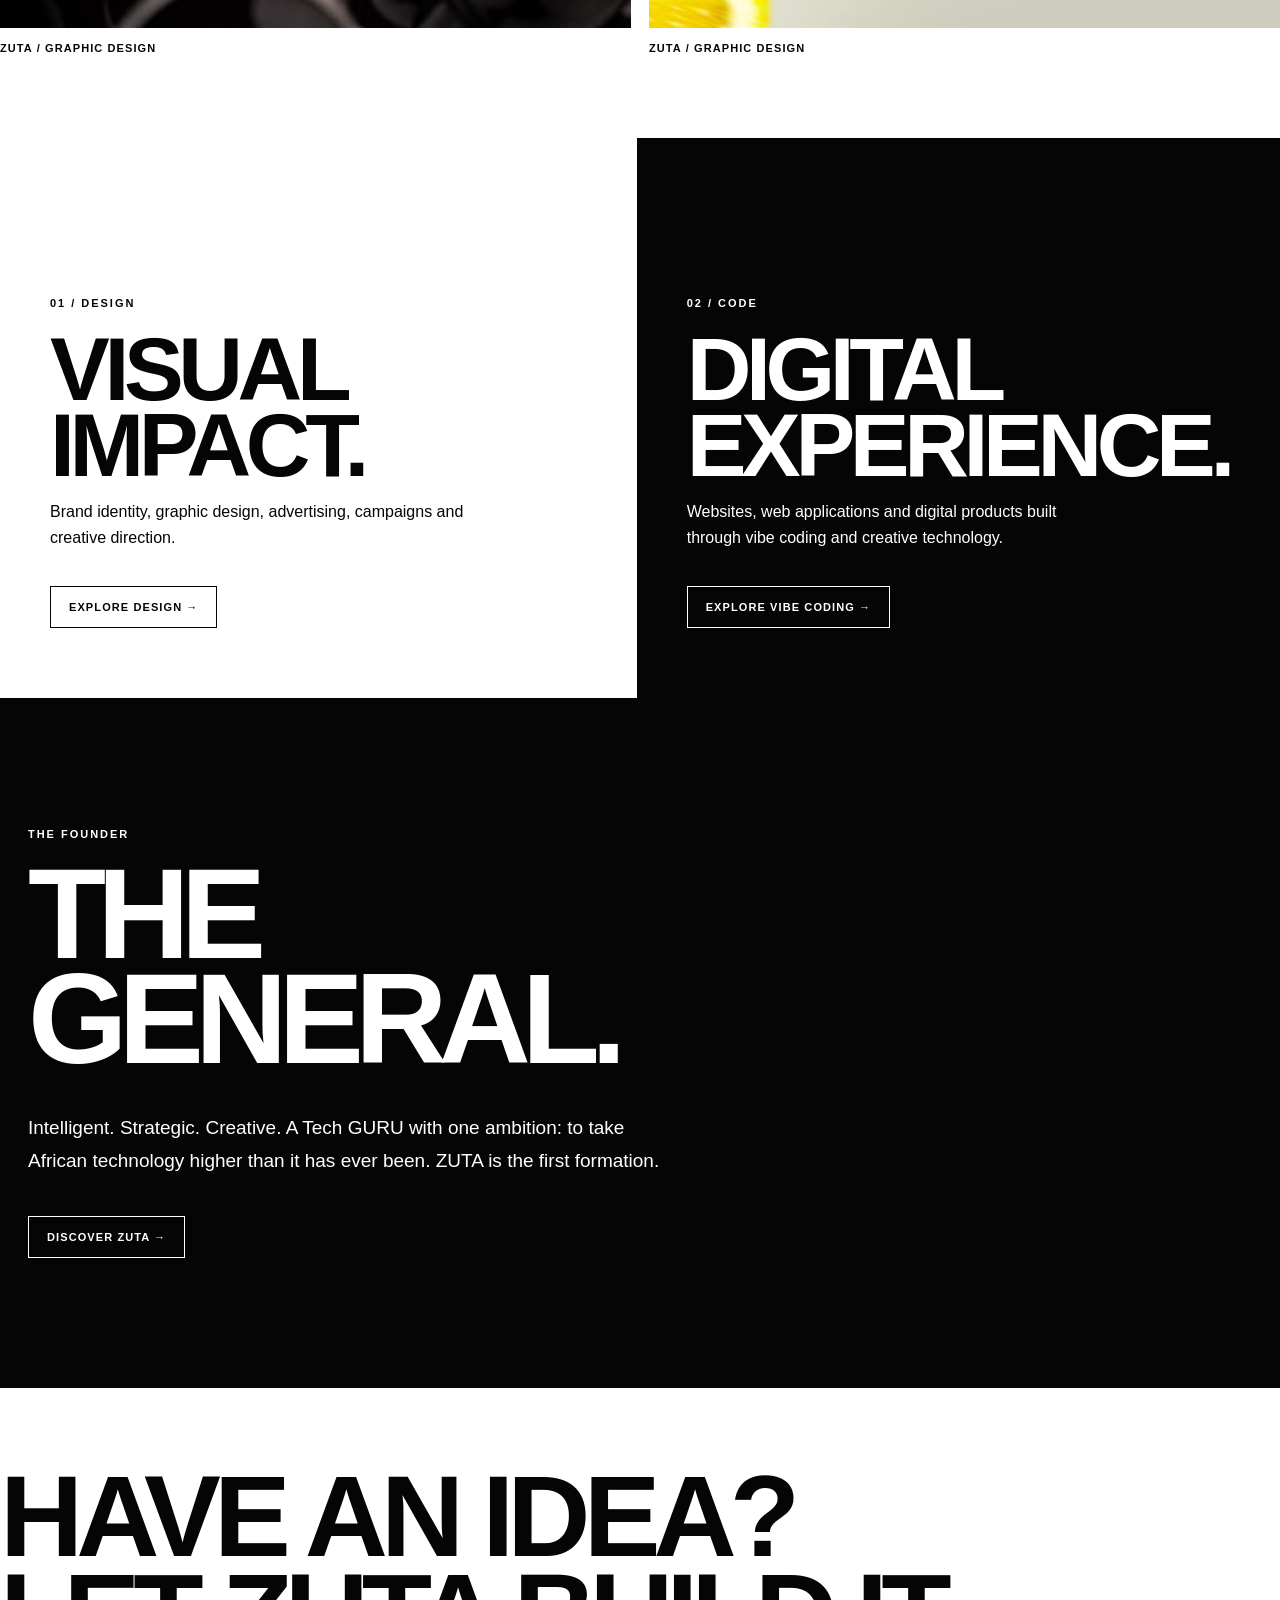
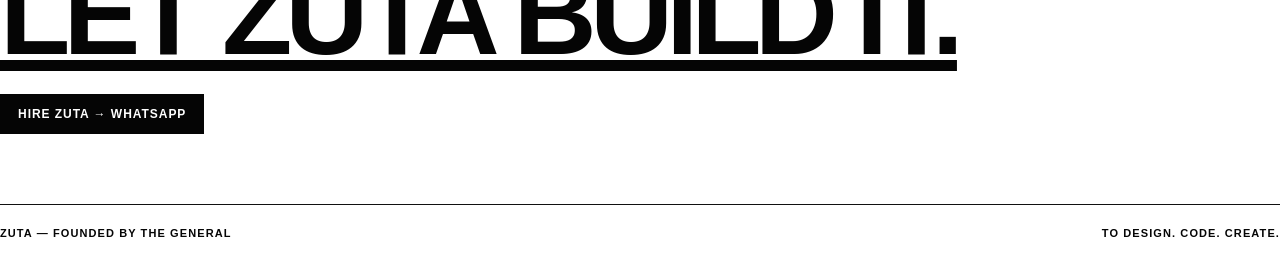
==== commit 58e67145: "Revise index.html structure and content Updated the HTML structure and content of the index page, in" ====
--- a/index.html
+++ b/index.html
@@ -1,25 +1,659 @@
-<!doctype html><html lang="en"><head><meta charset="utf-8"><meta name="viewport" content="width=device-width,initial-scale=1"><title>Home — ZUTA</title><link rel="stylesheet" href="styles.css"></head><body><header class="nav wrap">
-<a href="index.html"><img src="logo.png" alt="ZUTA logo"></a>
-<nav class="navlinks">
-<a href="index.html">HOME</a><a href="about.html">ABOUT ZUTA</a><a href="graphic-design.html">GRAPHIC DESIGN</a><a href="vibe-coding.html">VIBE CODING</a>
-</nav><a class="hire" href="https://wa.me/447735310361?text=Hi%20ZUTA%2C%20I%27d%20like%20to%20work%20with%20you.">HIRE ME</a><span class="mobile-menu">MENU</span>
+<!doctype html>
+<html lang="en">
+<head>
+  <meta charset="utf-8">
+  <meta name="viewport" content="width=device-width,initial-scale=1">
+  <title>ZUTA — To Design. Code. Create.</title>
+
+  <link rel="stylesheet" href="styles.css">
+
+  <style>
+    * {
+      box-sizing: border-box;
+    }
+
+    html {
+      scroll-behavior: smooth;
+    }
+
+    body {
+      margin: 0;
+      background: #fff;
+      color: #050505;
+      font-family: Arial, Helvetica, sans-serif;
+    }
+
+    a {
+      color: inherit;
+      text-decoration: none;
+    }
+
+    img {
+      max-width: 100%;
+      display: block;
+    }
+
+    .wrap {
+      max-width: 1280px;
+      margin: auto;
+      padding: 0 28px;
+    }
+
+    /* NAVIGATION */
+
+    .nav {
+      height: 82px;
+      display: flex;
+      align-items: center;
+      justify-content: space-between;
+      border-bottom: 1px solid #111;
+      background: #fff;
+      position: relative;
+      z-index: 20;
+    }
+
+    .nav img {
+      width: 62px;
+      height: auto;
+    }
+
+    .navlinks {
+      display: flex;
+      gap: 28px;
+      font-size: 12px;
+      font-weight: 700;
+      letter-spacing: .08em;
+    }
+
+    .hire {
+      background: #050505;
+      color: #fff;
+      padding: 13px 18px;
+      font-weight: 800;
+      font-size: 12px;
+      letter-spacing: .08em;
+    }
+
+    .mobile-menu {
+      display: none;
+    }
+
+    /* HERO */
+
+    .hero {
+      min-height: calc(100vh - 82px);
+      display: flex;
+      flex-direction: column;
+      justify-content: center;
+      padding: 70px 0;
+    }
+
+    .eyebrow {
+      font-size: 12px;
+      font-weight: 800;
+      letter-spacing: .18em;
+      margin-bottom: 24px;
+    }
+
+    .hero h1 {
+      font-family: Arial, Helvetica, sans-serif;
+      font-size: clamp(70px, 13vw, 190px);
+      line-height: .82;
+      letter-spacing: -.075em;
+      margin: 0;
+      max-width: 1050px;
+      font-weight: 900;
+    }
+
+    .hero h1 span {
+      display: block;
+    }
+
+    .hero .sub {
+      max-width: 620px;
+      font-size: 18px;
+      line-height: 1.6;
+      margin-top: 42px;
+    }
+
+    .hero .cta {
+      display: inline-block;
+      margin-top: 28px;
+      background: #050505;
+      color: #fff;
+      padding: 17px 24px;
+      font-weight: 800;
+      letter-spacing: .08em;
+      font-size: 12px;
+      width: max-content;
+    }
+
+    /* PHILOSOPHY */
+
+    .statement {
+      background: #050505;
+      color: #fff;
+      padding: 130px 0;
+    }
+
+    .statement h2 {
+      font-family: Arial, Helvetica, sans-serif;
+      font-size: clamp(48px, 8vw, 112px);
+      line-height: .9;
+      letter-spacing: -.06em;
+      margin: 0;
+      font-weight: 900;
+    }
+
+    .statement p {
+      max-width: 650px;
+      font-size: 18px;
+      line-height: 1.7;
+      margin: 44px 0 0;
+    }
+
+    .label {
+      font-size: 11px;
+      font-weight: 800;
+      letter-spacing: .18em;
+      margin-bottom: 22px;
+    }
+
+    /* SELECTED WORK */
+
+    .section {
+      padding: 110px 0;
+    }
+
+    .section-title {
+      font-family: Arial, Helvetica, sans-serif;
+      font-size: clamp(48px, 8vw, 112px);
+      line-height: .9;
+      letter-spacing: -.06em;
+      margin: 0;
+      font-weight: 900;
+    }
+
+    .workgrid {
+      display: grid;
+      grid-template-columns: repeat(2, 1fr);
+      gap: 18px;
+      margin-top: 48px;
+    }
+
+    .workcard {
+      position: relative;
+      overflow: hidden;
+      background: #eee;
+      min-height: 300px;
+    }
+
+    .workcard img {
+      width: 100%;
+      height: 100%;
+      object-fit: cover;
+      transition: transform .6s ease;
+    }
+
+    .workcard:hover img {
+      transform: scale(1.03);
+    }
+
+    .workmeta {
+      padding: 14px 0 5px;
+      font-size: 11px;
+      font-weight: 800;
+      letter-spacing: .1em;
+    }
+
+    .workitem {
+      min-width: 0;
+    }
+
+    .workcard {
+      aspect-ratio: 4 / 3;
+      min-height: 0;
+    }
+
+    /* DESIGN + CODE */
+
+    .duo {
+      display: grid;
+      grid-template-columns: 1fr 1fr;
+      min-height: 560px;
+    }
+
+    .duo > div {
+      padding: 70px 50px;
+      display: flex;
+      flex-direction: column;
+      justify-content: flex-end;
+    }
+
+    .duo .black {
+      background: #050505;
+      color: #fff;
+    }
+
+    .duo h3 {
+      font-family: Arial, Helvetica, sans-serif;
+      font-size: clamp(52px, 7vw, 100px);
+      margin: 0;
+      letter-spacing: -.06em;
+      line-height: .85;
+      font-weight: 900;
+    }
+
+    .duo p {
+      max-width: 420px;
+      line-height: 1.6;
+    }
+
+    .outline-btn {
+      display: inline-block;
+      border: 1px solid currentColor;
+      padding: 14px 18px;
+      margin-top: 20px;
+      width: max-content;
+      font-size: 11px;
+      font-weight: 800;
+      letter-spacing: .1em;
+    }
+
+    /* THE GENERAL */
+
+    .general {
+      background: #050505;
+      color: #fff;
+      padding: 130px 0;
+    }
+
+    .general h2 {
+      font-family: Arial, Helvetica, sans-serif;
+      font-size: clamp(60px, 10vw, 150px);
+      line-height: .82;
+      letter-spacing: -.07em;
+      margin: 0;
+      font-weight: 900;
+    }
+
+    .general p {
+      max-width: 650px;
+      font-size: 19px;
+      line-height: 1.7;
+      margin-top: 40px;
+    }
+
+    /* FOOTER */
+
+    .footer {
+      padding: 80px 0 30px;
+    }
+
+    .footer h2 {
+      font-family: Arial, Helvetica, sans-serif;
+      font-size: clamp(50px, 9vw, 120px);
+      line-height: .85;
+      letter-spacing: -.06em;
+      margin: 0;
+      font-weight: 900;
+    }
+
+    .footer .bottom {
+      display: flex;
+      justify-content: space-between;
+      border-top: 1px solid #111;
+      margin-top: 70px;
+      padding-top: 22px;
+      font-size: 11px;
+      font-weight: 700;
+      letter-spacing: .1em;
+    }
+
+    /* MOBILE */
+
+    @media (max-width: 800px) {
+
+      .wrap {
+        padding: 0 18px;
+      }
+
+      .nav {
+        height: 72px;
+      }
+
+      .nav img {
+        width: 52px;
+      }
+
+      .navlinks {
+        display: none;
+      }
+
+      .mobile-menu {
+        display: block;
+        font-size: 11px;
+        font-weight: 800;
+      }
+
+      .hero {
+        min-height: 80vh;
+        padding: 55px 0;
+      }
+
+      .hero h1 {
+        font-size: clamp(64px, 19vw, 120px);
+      }
+
+      .hero .sub {
+        font-size: 16px;
+      }
+
+      .statement,
+      .general {
+        padding: 85px 0;
+      }
+
+      .section {
+        padding: 80px 0;
+      }
+
+      .workgrid {
+        grid-template-columns: 1fr;
+      }
+
+      .duo {
+        grid-template-columns: 1fr;
+      }
+
+      .duo > div {
+        min-height: 400px;
+        padding: 35px 25px;
+      }
+
+      .footer .bottom {
+        flex-direction: column;
+        gap: 15px;
+      }
+    }
+  </style>
+</head>
+
+<body>
+
+<header class="nav wrap">
+
+  <a href="index.html" aria-label="ZUTA Home">
+    <img src="logo.png" alt="ZUTA Logo">
+  </a>
+
+  <nav class="navlinks">
+    <a href="index.html">HOME</a>
+    <a href="about.html">ABOUT ZUTA</a>
+    <a href="graphic-design.html">GRAPHIC DESIGN</a>
+    <a href="vibe-coding.html">VIBE CODING</a>
+  </nav>
+
+  <a
+    class="hire"
+    href="https://wa.me/447735310361?text=Hi%20ZUTA%2C%20I%27d%20like%20to%20work%20with%20you."
+  >
+    HIRE ME
+  </a>
+
+  <span class="mobile-menu">MENU</span>
+
 </header>
+
+
 <main>
-<section class="hero wrap">
-<div class="eyebrow">ZUTA — FOUNDED BY THE GENERAL</div>
-<h1><span>TO DESIGN.</span><span>CODE.</span><span>CREATE.</span></h1>
-<p class="sub">Your go-to creative company for reliable, efficient and unforgettable design and digital experiences.</p>
-<a class="cta" href="https://wa.me/447735310361?text=Hi%20ZUTA%2C%20I%27d%20like%20to%20work%20with%20you.">HIRE ME → WHATSAPP</a>
-</section>
-<section class="statement"><div class="wrap"><div class="label">THE ZUTA PHILOSOPHY</div><h2>DESIGN IS ART.<br>ART IS SUBJECTIVE.</h2><p>We don't simply make things look good. Every creation carries a clear message and an underlying idea designed to make the eye yearn for more.</p></div></section>
-<section class="section wrap"><div class="label">SELECTED WORK</div><h2 class="section-title">MAKE THEM<br>LOOK TWICE.</h2><div class="workgrid">
-<a class="workcard" href="graphic-design.html"><img src="design-01.jpg" alt="ZUTA graphic design work"><div class="workmeta">ZUTA / GRAPHIC DESIGN</div></a><a class="workcard" href="graphic-design.html"><img src="design-02.jpg" alt="ZUTA graphic design work"><div class="workmeta">ZUTA / GRAPHIC DESIGN</div></a><a class="workcard" href="graphic-design.html"><img src="design-03.jpg" alt="ZUTA graphic design work"><div class="workmeta">ZUTA / GRAPHIC DESIGN</div></a><a class="workcard" href="graphic-design.html"><img src="design-04.jpg" alt="ZUTA graphic design work"><div class="workmeta">ZUTA / GRAPHIC DESIGN</div></a><a class="workcard" href="graphic-design.html"><img src="design-05.jpg" alt="ZUTA graphic design work"><div class="workmeta">ZUTA / GRAPHIC DESIGN</div></a><a class="workcard" href="graphic-design.html"><img src="design-06.jpg" alt="ZUTA graphic design work"><div class="workmeta">ZUTA / GRAPHIC DESIGN</div></a>
-</div></section>
-<section class="duo"><div><div class="label">01 / DESIGN</div><h3>VISUAL<br>IMPACT.</h3><p>Brand identity, graphic design, advertising, campaigns and creative direction.</p><a class="outline-btn" href="graphic-design.html">EXPLORE DESIGN →</a></div><div class="black"><div class="label">02 / CODE</div><h3>DIGITAL<br>EXPERIENCE.</h3><p>Websites, web applications and digital products built through vibe coding and creative technology.</p><a class="outline-btn" href="vibe-coding.html">EXPLORE VIBE CODING →</a></div></section>
-<section class="general"><div class="wrap"><div class="label">THE FOUNDER</div><h2>THE<br>GENERAL.</h2><p>Intelligent. Strategic. Creative. A mysterious figure with one ambition: to take African technology higher than it has ever been. ZUTA is the first formation.</p><a class="outline-btn" href="about.html">DISCOVER ZUTA →</a></div></section>
+
+  <!-- HERO -->
+
+  <section class="hero wrap">
+
+    <div class="eyebrow">
+      ZUTA — FOUNDED BY THE GENERAL
+    </div>
+
+    <h1>
+      <span>TO DESIGN.</span>
+      <span>CODE.</span>
+      <span>CREATE.</span>
+    </h1>
+
+    <p class="sub">
+      Your go-to creative company for reliable, efficient
+      and unforgettable design and digital experiences.
+    </p>
+
+    <a
+      class="cta"
+      href="https://wa.me/447735310361?text=Hi%20ZUTA%2C%20I%27d%20like%20to%20work%20with%20you."
+    >
+      HIRE ME → WHATSAPP
+    </a>
+
+  </section>
+
+
+  <!-- PHILOSOPHY -->
+
+  <section class="statement">
+
+    <div class="wrap">
+
+      <div class="label">
+        THE ZUTA PHILOSOPHY
+      </div>
+
+      <h2>
+        DESIGN IS ART.<br>
+        ART IS SUBJECTIVE.
+      </h2>
+
+      <p>
+        We don't simply make things look good.
+        Every creation carries a clear message and
+        an underlying idea designed to make the eye
+        yearn for more.
+      </p>
+
+    </div>
+
+  </section>
+
+
+  <!-- SELECTED WORK -->
+
+  <section class="section wrap">
+
+    <div class="label">
+      SELECTED WORK
+    </div>
+
+    <h2 class="section-title">
+      MAKE THEM<br>
+      LOOK TWICE.
+    </h2>
+
+    <div class="workgrid">
+
+      <div class="workitem">
+        <a class="workcard" href="graphic-design.html">
+          <img src="design-01.jpg" alt="ZUTA Graphic Design Work 01">
+        </a>
+        <div class="workmeta">
+          ZUTA / GRAPHIC DESIGN
+        </div>
+      </div>
+
+      <div class="workitem">
+        <a class="workcard" href="graphic-design.html">
+          <img src="design-02.jpg" alt="ZUTA Graphic Design Work 02">
+        </a>
+        <div class="workmeta">
+          ZUTA / GRAPHIC DESIGN
+        </div>
+      </div>
+
+      <div class="workitem">
+        <a class="workcard" href="graphic-design.html">
+          <img src="design-03.jpg" alt="ZUTA Graphic Design Work 03">
+        </a>
+        <div class="workmeta">
+          ZUTA / GRAPHIC DESIGN
+        </div>
+      </div>
+
+      <div class="workitem">
+        <a class="workcard" href="graphic-design.html">
+          <img src="design-04.jpg" alt="ZUTA Graphic Design Work 04">
+        </a>
+        <div class="workmeta">
+          ZUTA / GRAPHIC DESIGN
+        </div>
+      </div>
+
+      <div class="workitem">
+        <a class="workcard" href="graphic-design.html">
+          <img src="design-05.jpg" alt="ZUTA Graphic Design Work 05">
+        </a>
+        <div class="workmeta">
+          ZUTA / GRAPHIC DESIGN
+        </div>
+      </div>
+
+      <div class="workitem">
+        <a class="workcard" href="graphic-design.html">
+          <img src="design-06.jpg" alt="ZUTA Graphic Design Work 06">
+        </a>
+        <div class="workmeta">
+          ZUTA / GRAPHIC DESIGN
+        </div>
+      </div>
+
+    </div>
+
+  </section>
+
+
+  <!-- DESIGN + CODE -->
+
+  <section class="duo">
+
+    <div>
+
+      <div class="label">
+        01 / DESIGN
+      </div>
+
+      <h3>
+        VISUAL<br>
+        IMPACT.
+      </h3>
+
+      <p>
+        Brand identity, graphic design, advertising,
+        campaigns and creative direction.
+      </p>
+
+      <a class="outline-btn" href="graphic-design.html">
+        EXPLORE DESIGN →
+      </a>
+
+    </div>
+
+
+    <div class="black">
+
+      <div class="label">
+        02 / CODE
+      </div>
+
+      <h3>
+        DIGITAL<br>
+        EXPERIENCE.
+      </h3>
+
+      <p>
+        Websites, web applications and digital products
+        built through vibe coding and creative technology.
+      </p>
+
+      <a class="outline-btn" href="vibe-coding.html">
+        EXPLORE VIBE CODING →
+      </a>
+
+    </div>
+
+  </section>
+
+
+  <!-- THE GENERAL -->
+
+  <section class="general">
+
+    <div class="wrap">
+
+      <div class="label">
+        THE FOUNDER
+      </div>
+
+      <h2>
+        THE<br>
+        GENERAL.
+      </h2>
+
+      <p>
+        Intelligent. Strategic. Creative.
+        A Tech GURU with one ambition:
+        to take African technology higher than
+        it has ever been.
+        ZUTA is the first formation.
+      </p>
+
+      <a class="outline-btn" href="about.html">
+        DISCOVER ZUTA →
+      </a>
+
+    </div>
+
+  </section>
+
 </main>
+
+
+<!-- FOOTER -->
+
 <footer class="footer wrap">
-<h2>HAVE AN IDEA?<br><u>LET ZUTA BUILD IT.</u></h2>
-<a class="hire" href="https://wa.me/447735310361?text=Hi%20ZUTA%2C%20I%27d%20like%20to%20work%20with%20you." style="display:inline-block;margin-top:30px">HIRE ZUTA → WHATSAPP</a>
-<div class="bottom"><span>ZUTA — FOUNDED BY THE GENERAL</span><span>TO DESIGN. CODE. CREATE.</span></div>
-</footer></body></html>
+
+  <h2>
+    HAVE AN IDEA?<br>
+    <u>LET ZUTA BUILD IT.</u>
+  </h2>
+
+  <a
+    class="hire"
+    href="https://wa.me/447735310361?text=Hi%20ZUTA%2C%20I%27d%20like%20to%20work%20with%20you."
+    style="display:inline-block;margin-top:30px"
+  >
+    HIRE ZUTA → WHATSAPP
+  </a>
+
+  <div class="bottom">
+
+    <span>
+      ZUTA — FOUNDED BY THE GENERAL
+    </span>
+
+    <span>
+      TO DESIGN. CODE. CREATE.
+    </span>
+
+  </div>
+
+</footer>
+
+</body>
+        </html>
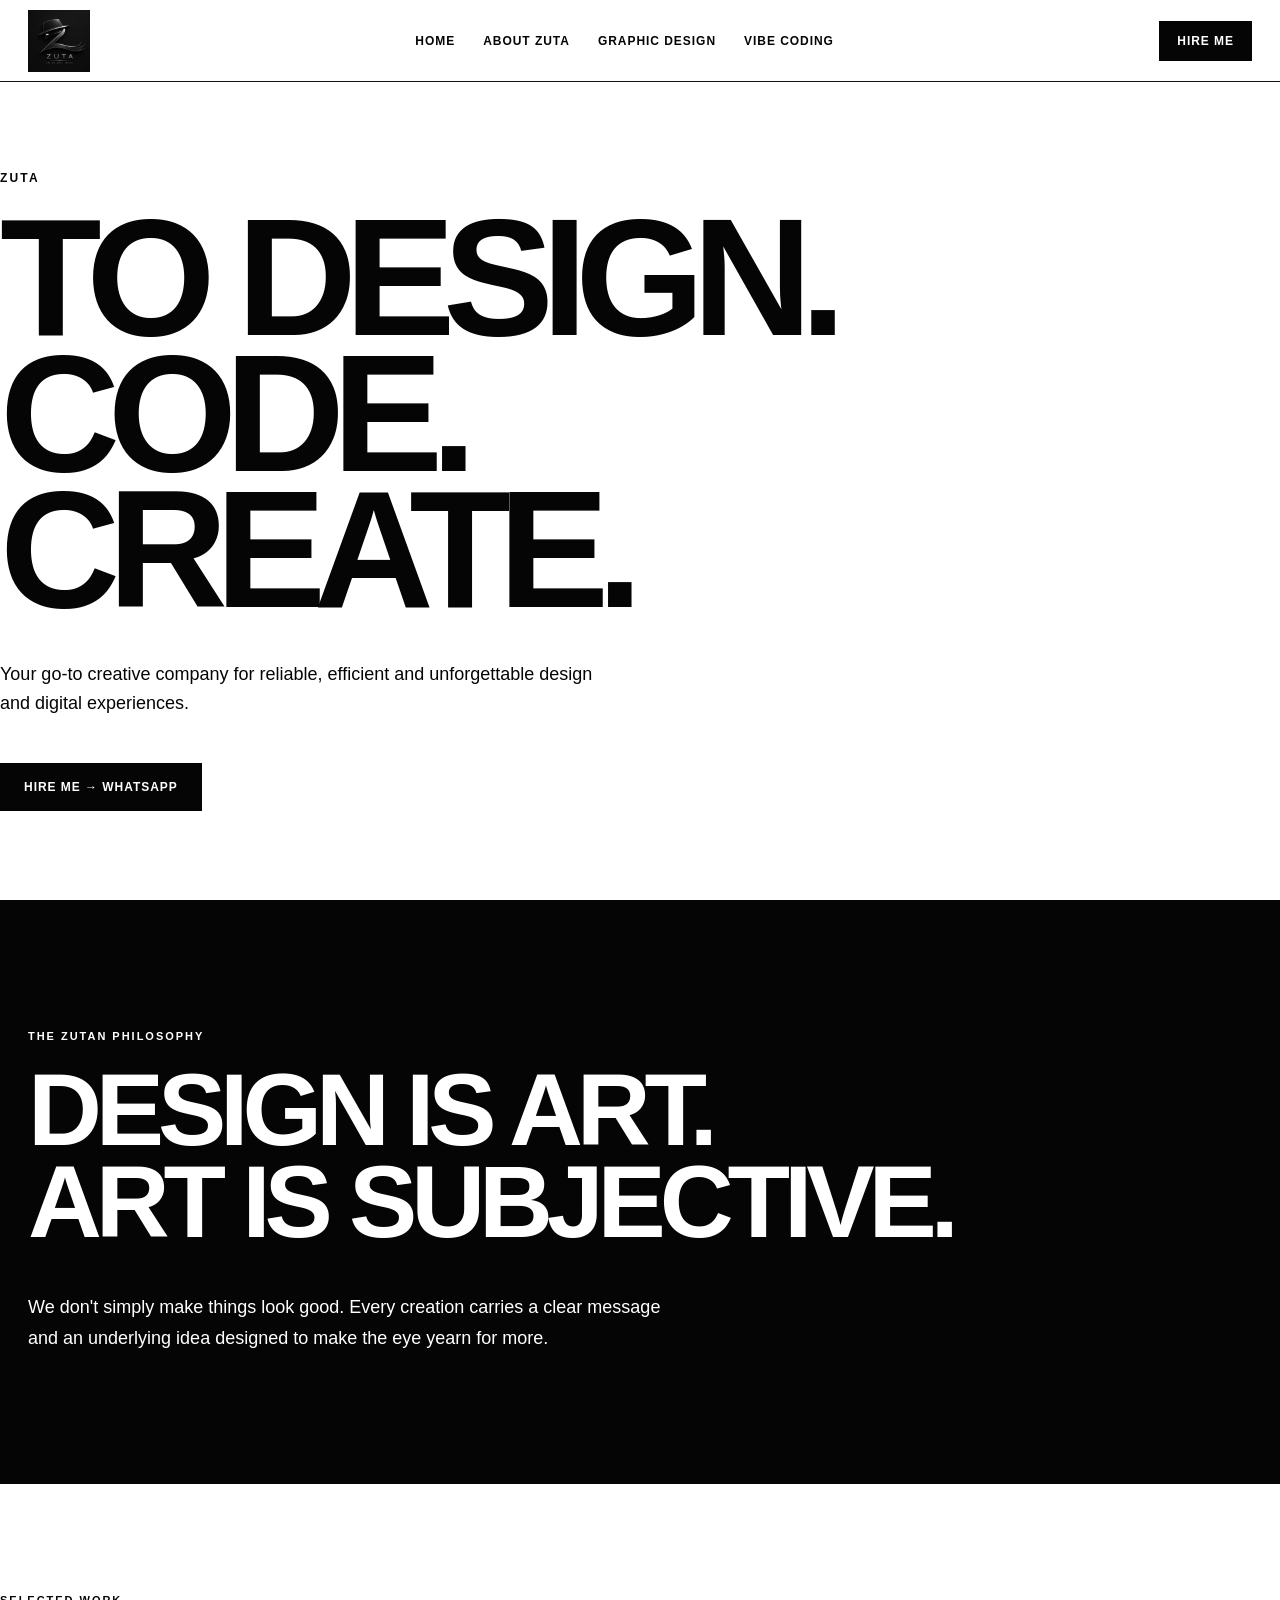
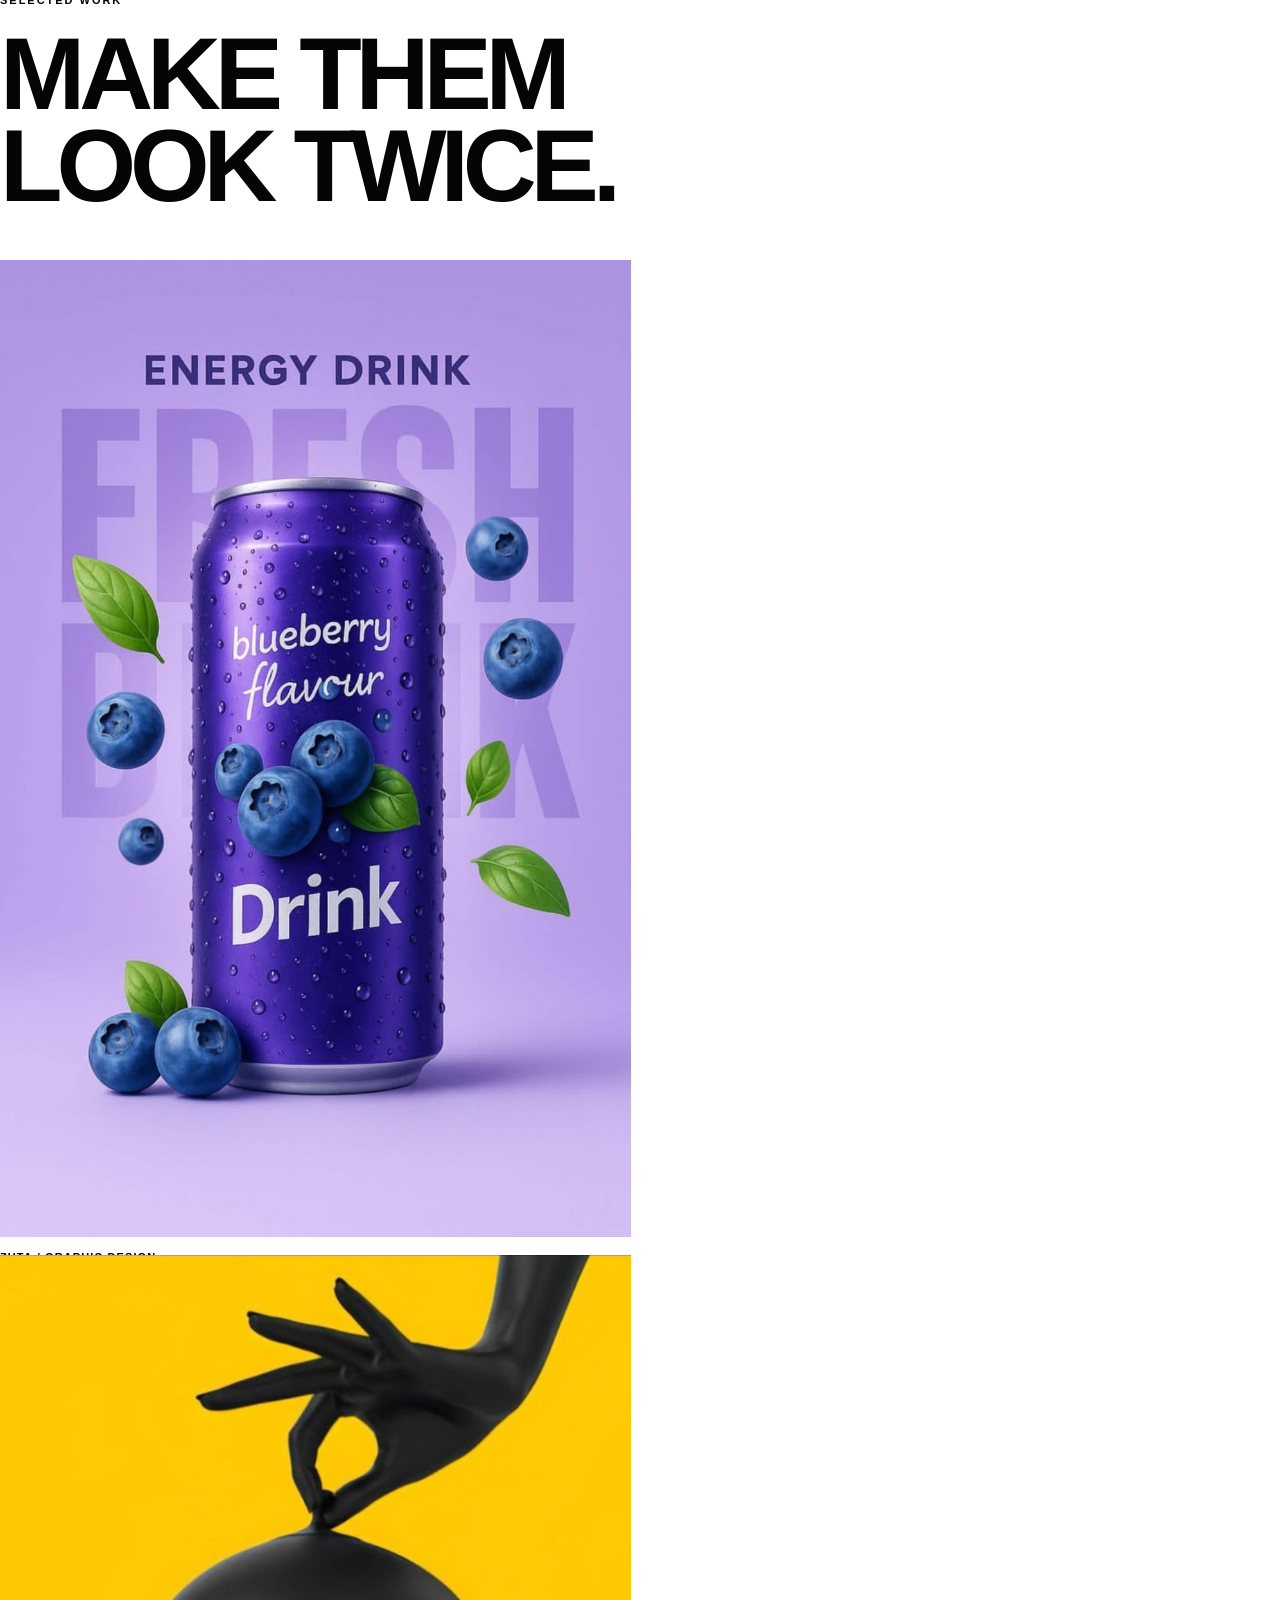
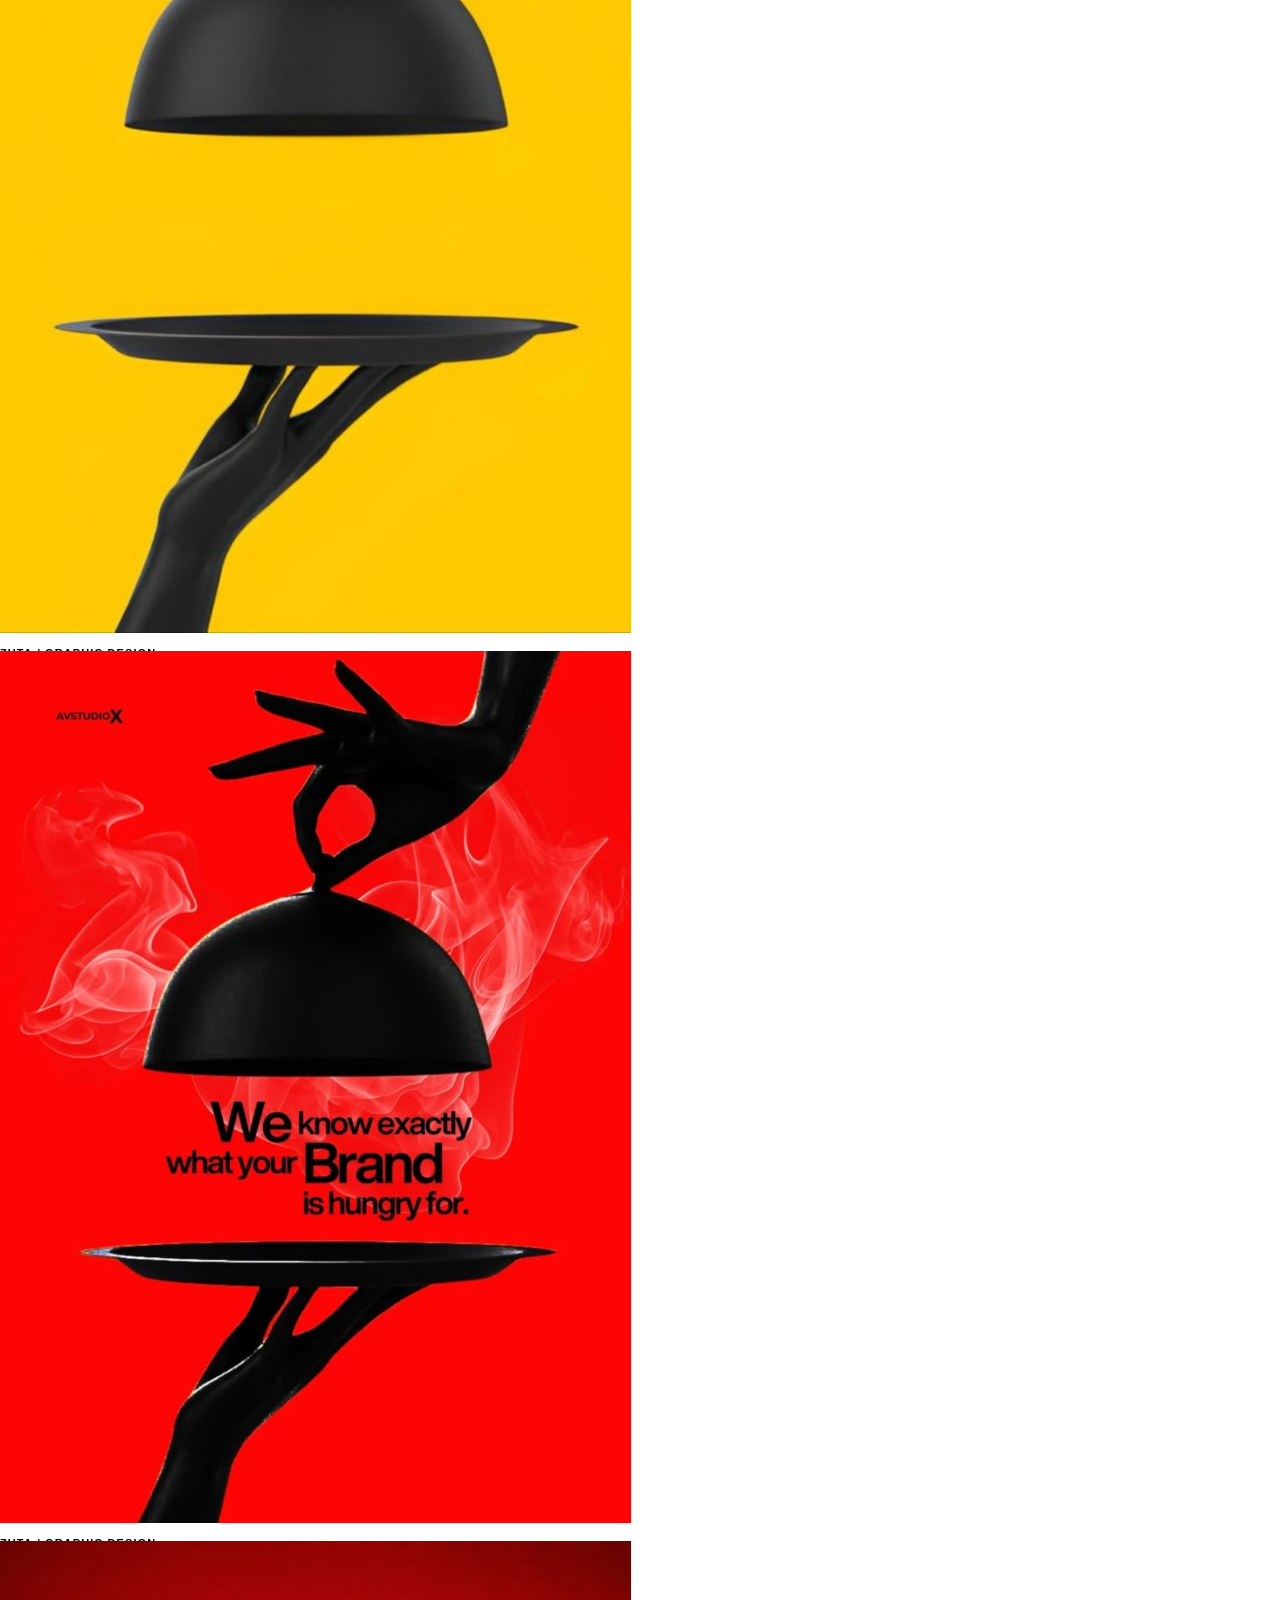
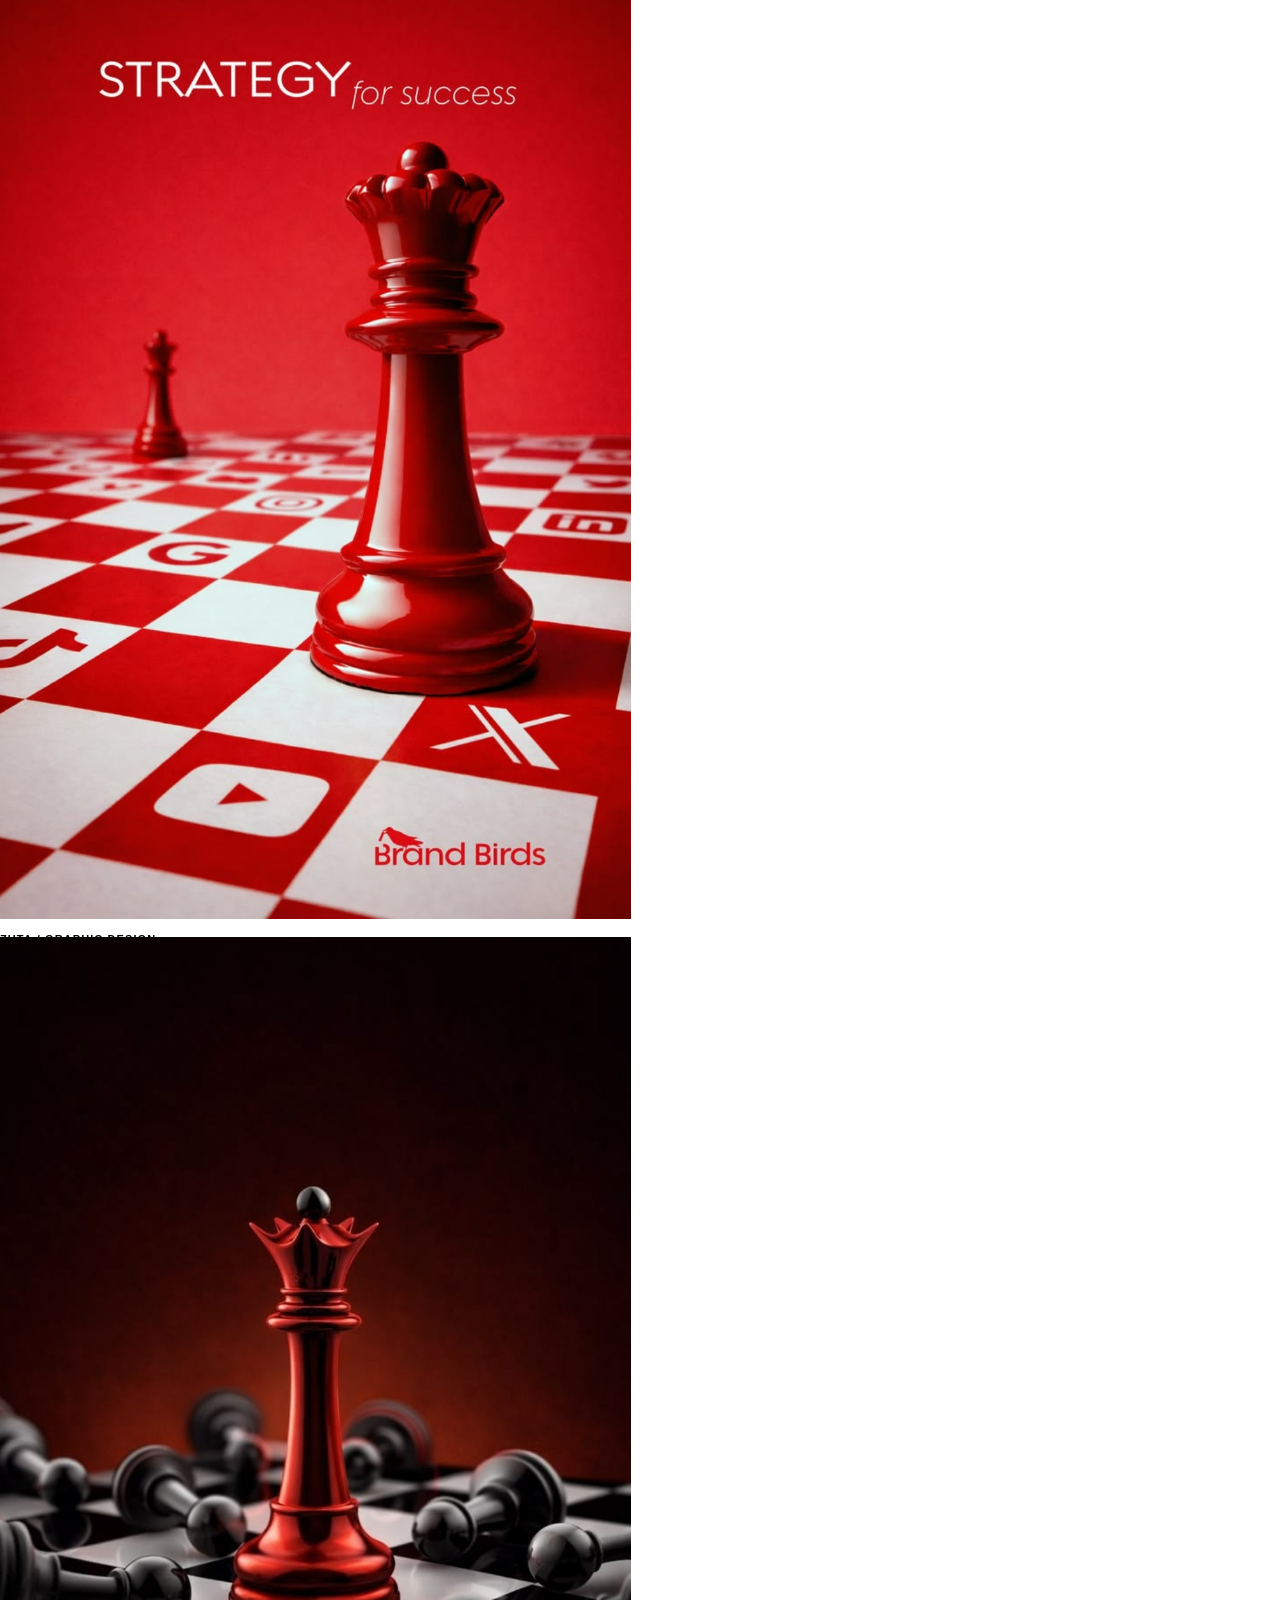
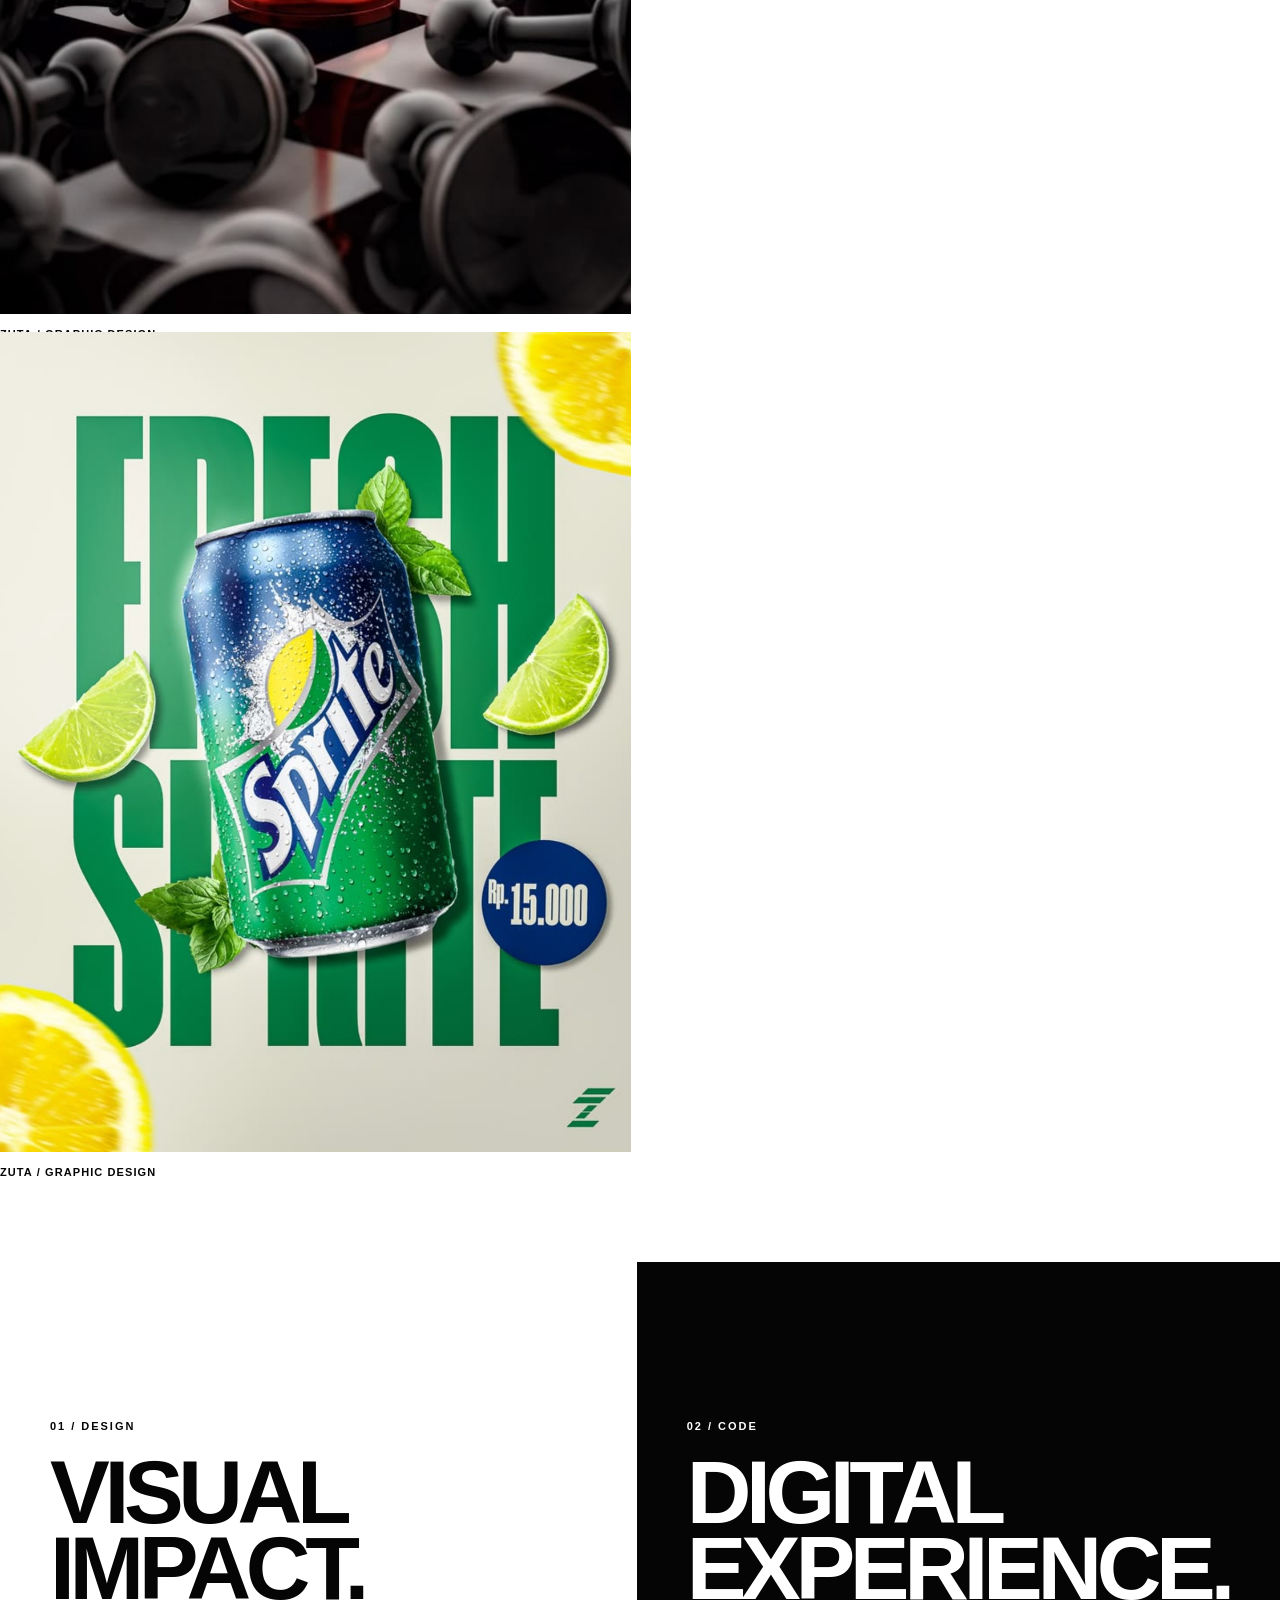
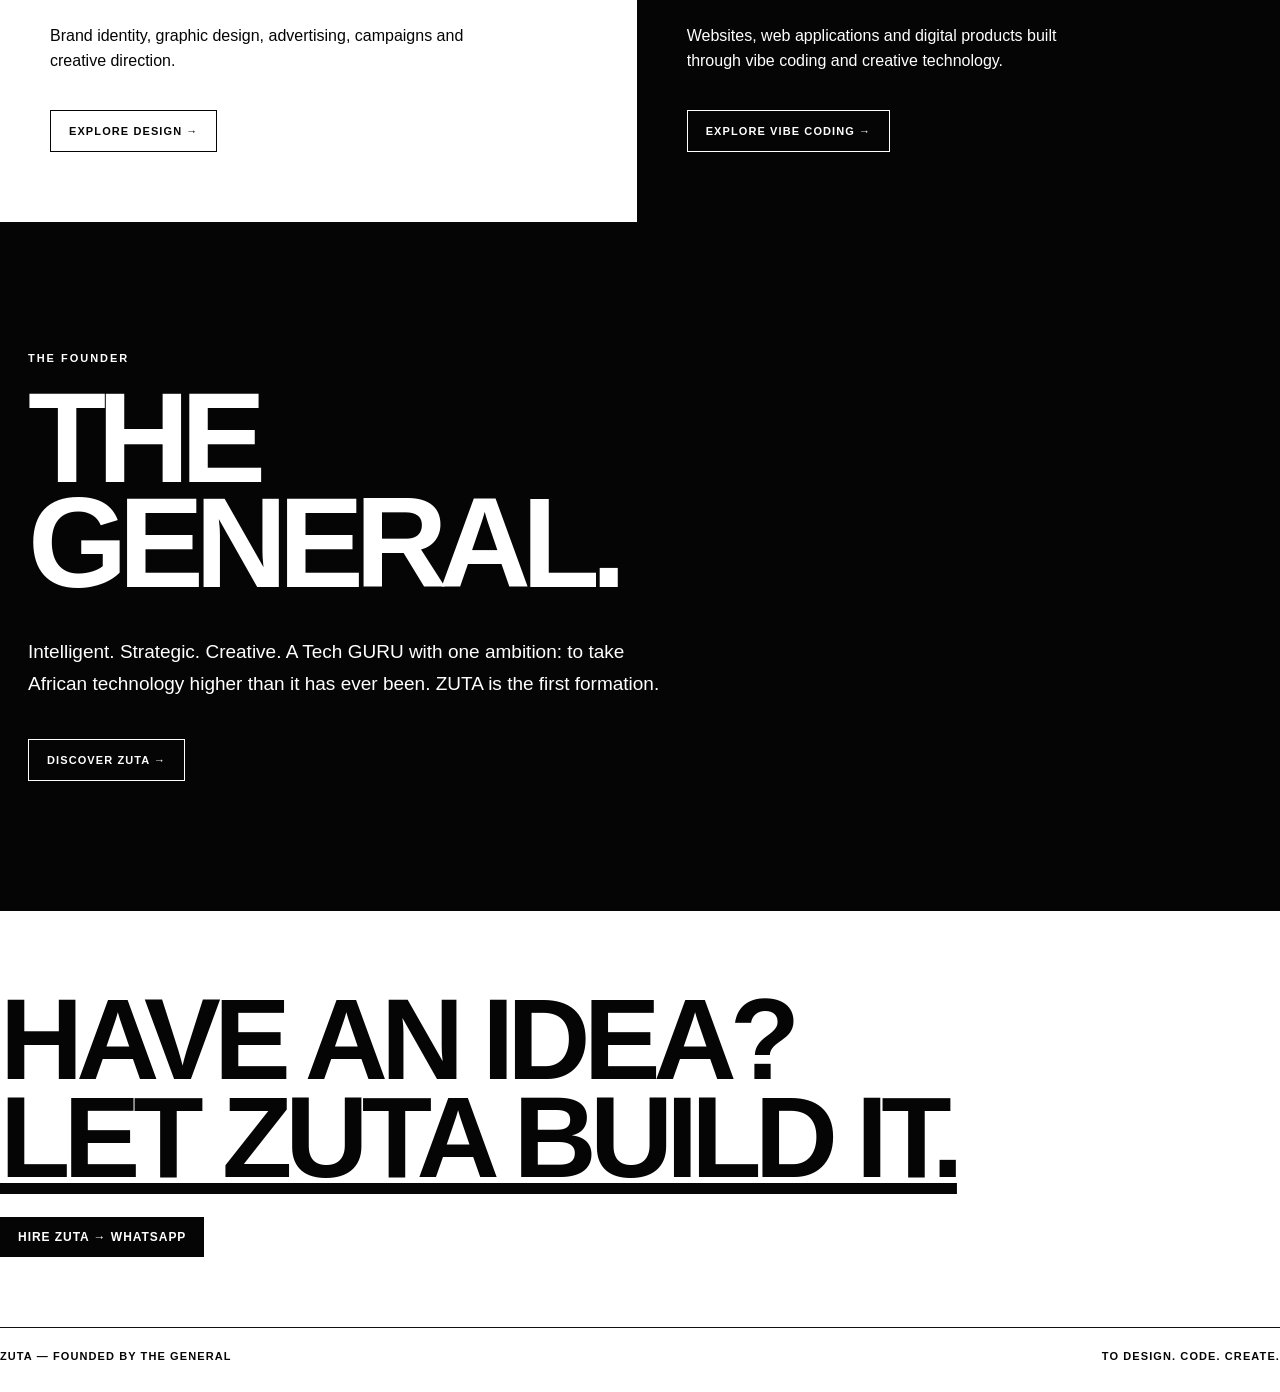
==== commit e05ef26b: "Update instances of 'ZUTA' to 'ZUTAN'" ====
--- a/index.html
+++ b/index.html
@@ -413,7 +413,7 @@
   <section class="hero wrap">
 
     <div class="eyebrow">
-      ZUTA — FOUNDED BY THE GENERAL
+       ZUTA
     </div>
 
     <h1>
@@ -444,7 +444,7 @@
     <div class="wrap">
 
       <div class="label">
-        THE ZUTA PHILOSOPHY
+        THE ZUTAN PHILOSOPHY
       </div>
 
       <h2>
@@ -473,8 +473,9 @@
     </div>
 
     <h2 class="section-title">
-      MAKE THEM<br>
+      MAKE THEM <br>
       LOOK TWICE.
+      <br>
     </h2>
 
     <div class="workgrid">
@@ -487,6 +488,7 @@
           ZUTA / GRAPHIC DESIGN
         </div>
       </div>
+      <br>
 
       <div class="workitem">
         <a class="workcard" href="graphic-design.html">
@@ -496,6 +498,7 @@
           ZUTA / GRAPHIC DESIGN
         </div>
       </div>
+      <br>
 
       <div class="workitem">
         <a class="workcard" href="graphic-design.html">
@@ -505,6 +508,7 @@
           ZUTA / GRAPHIC DESIGN
         </div>
       </div>
+      <br>
 
       <div class="workitem">
         <a class="workcard" href="graphic-design.html">
@@ -514,6 +518,7 @@
           ZUTA / GRAPHIC DESIGN
         </div>
       </div>
+      <br>
 
       <div class="workitem">
         <a class="workcard" href="graphic-design.html">
@@ -523,6 +528,7 @@
           ZUTA / GRAPHIC DESIGN
         </div>
       </div>
+      <br>
 
       <div class="workitem">
         <a class="workcard" href="graphic-design.html">
@@ -532,6 +538,7 @@
           ZUTA / GRAPHIC DESIGN
         </div>
       </div>
+      <br>
 
     </div>
 
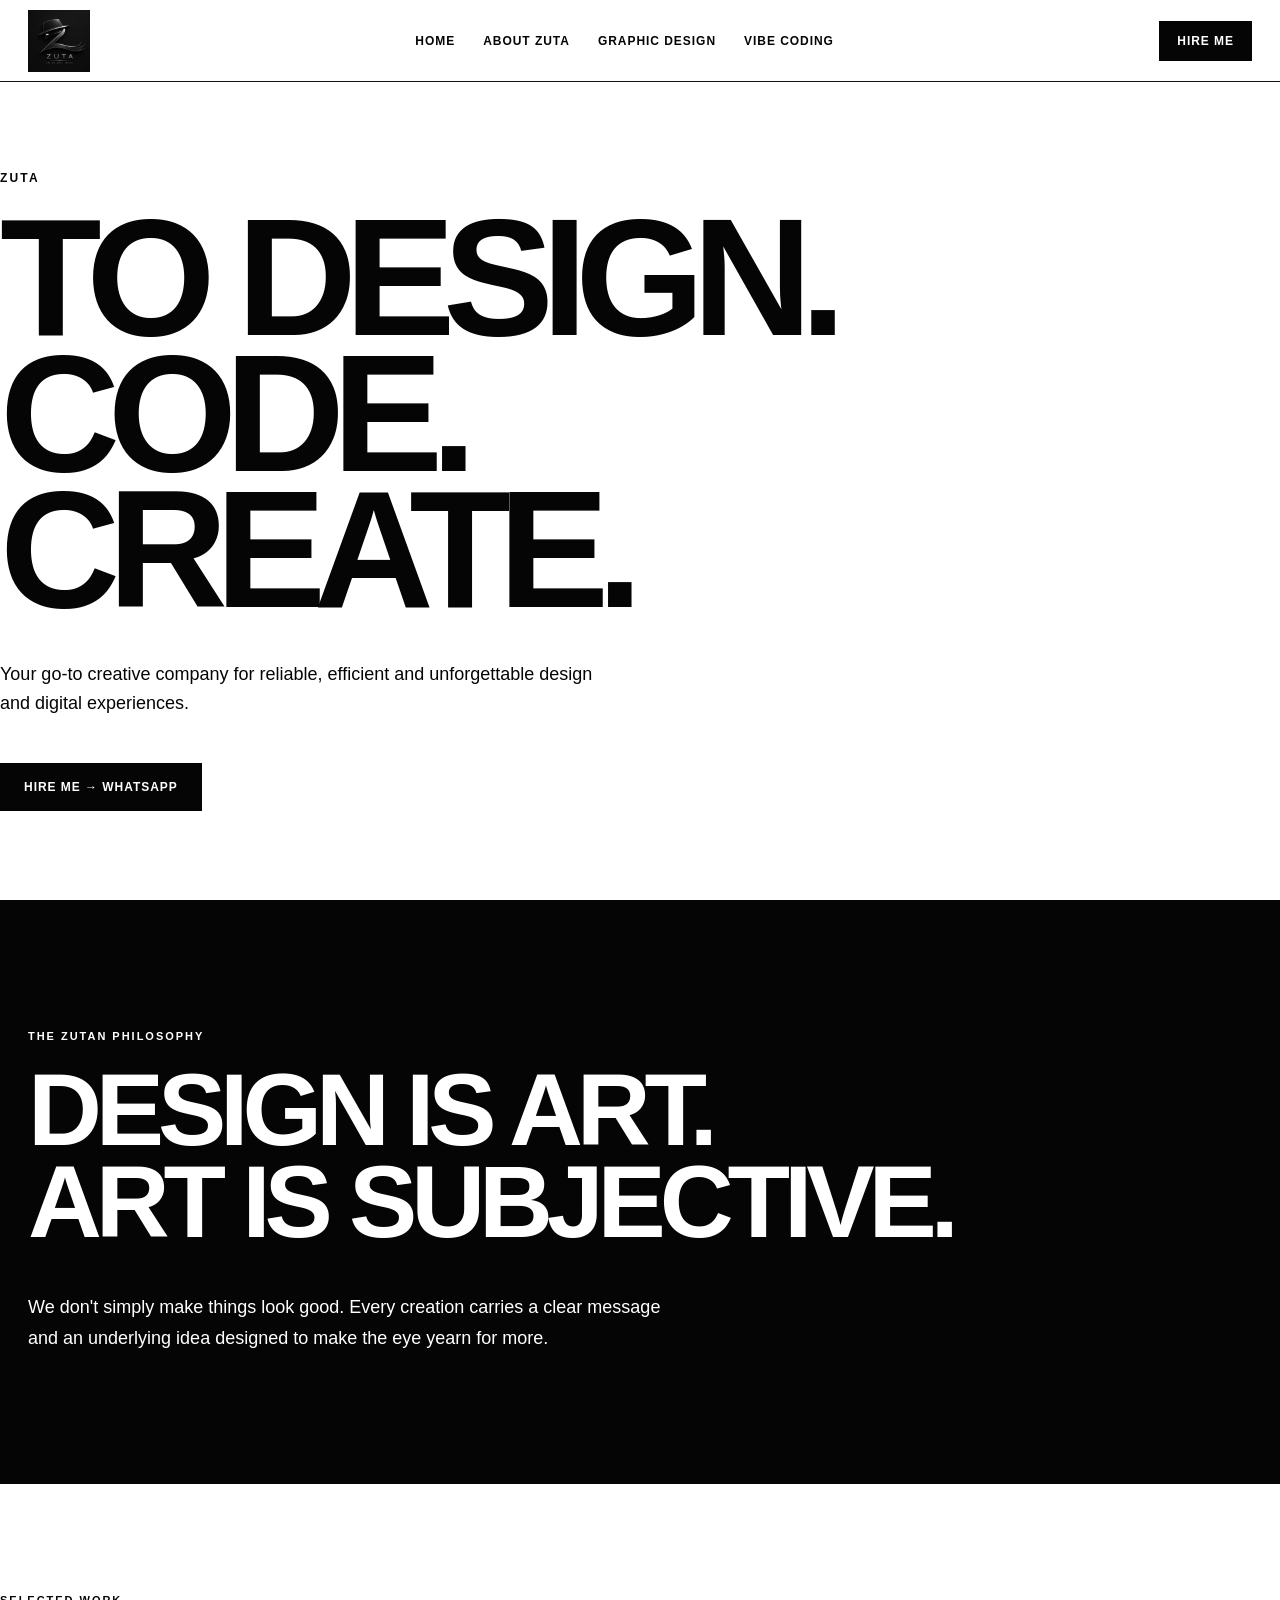
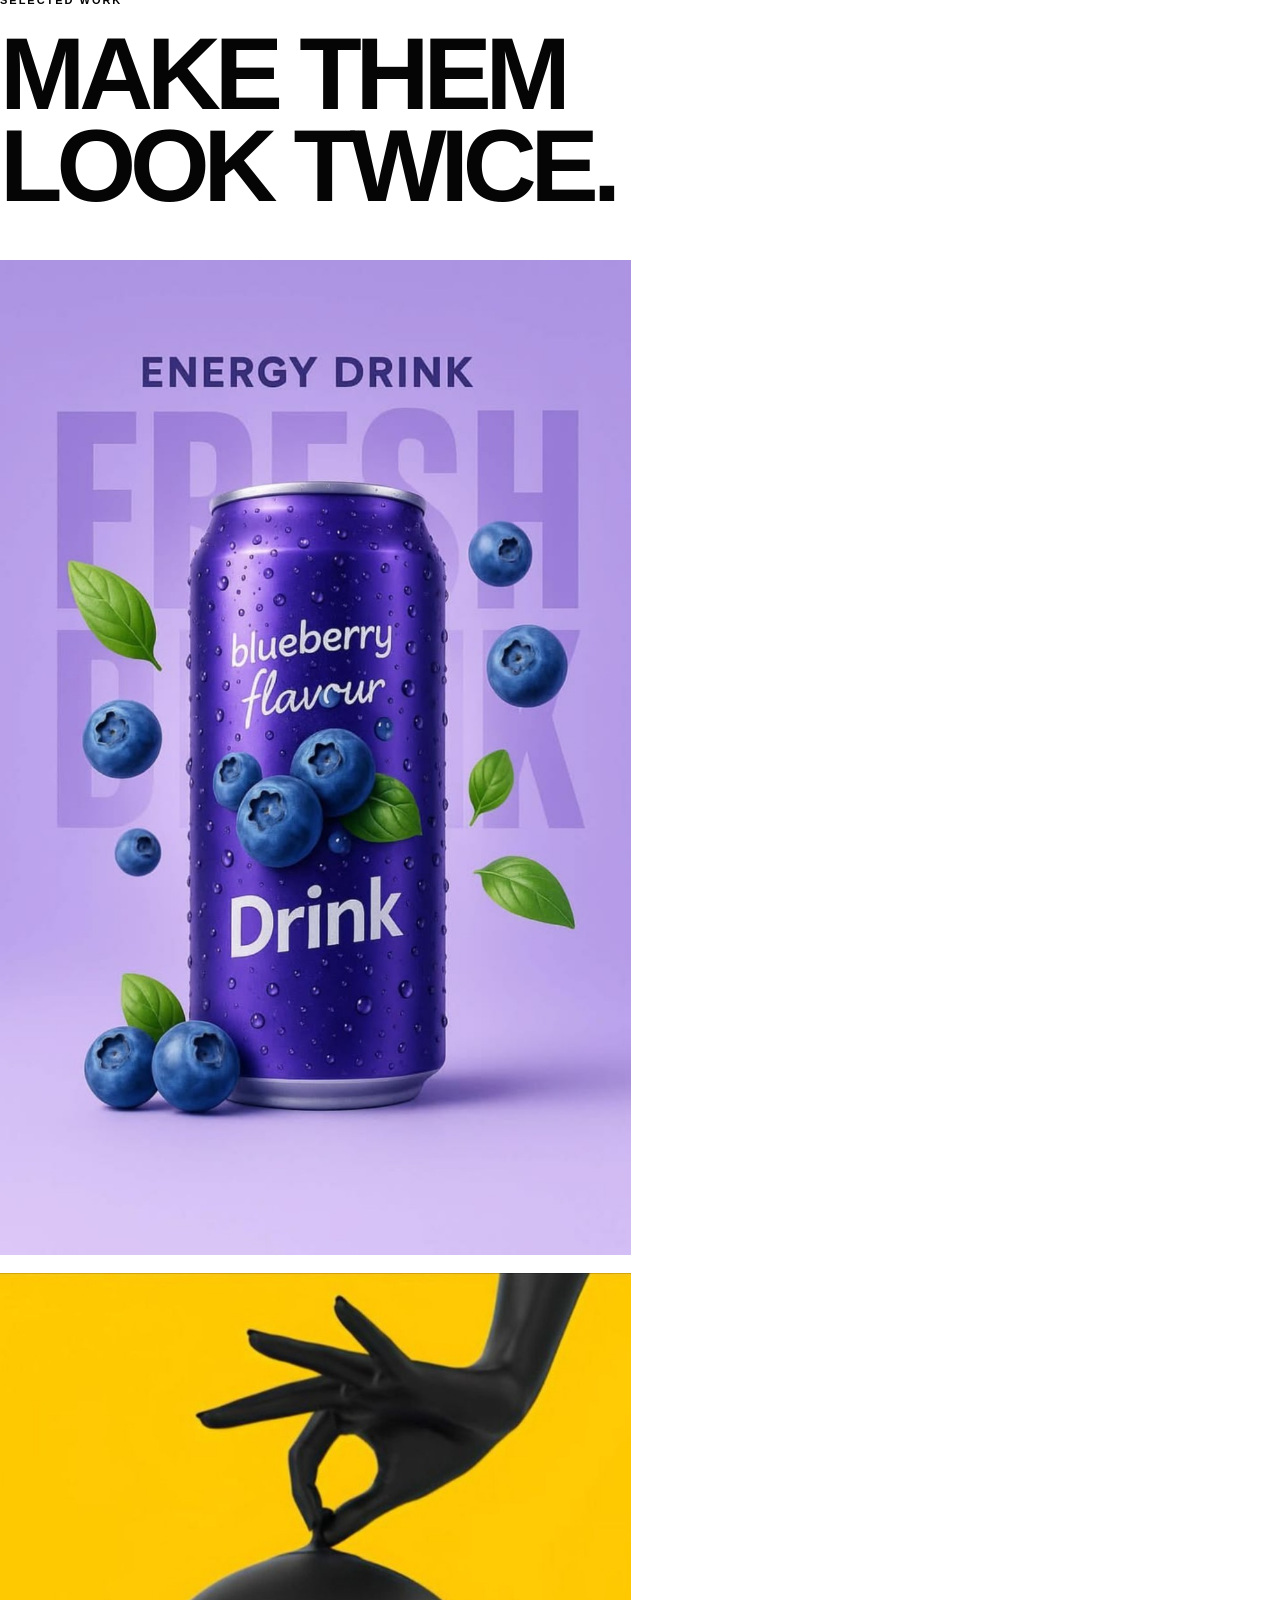
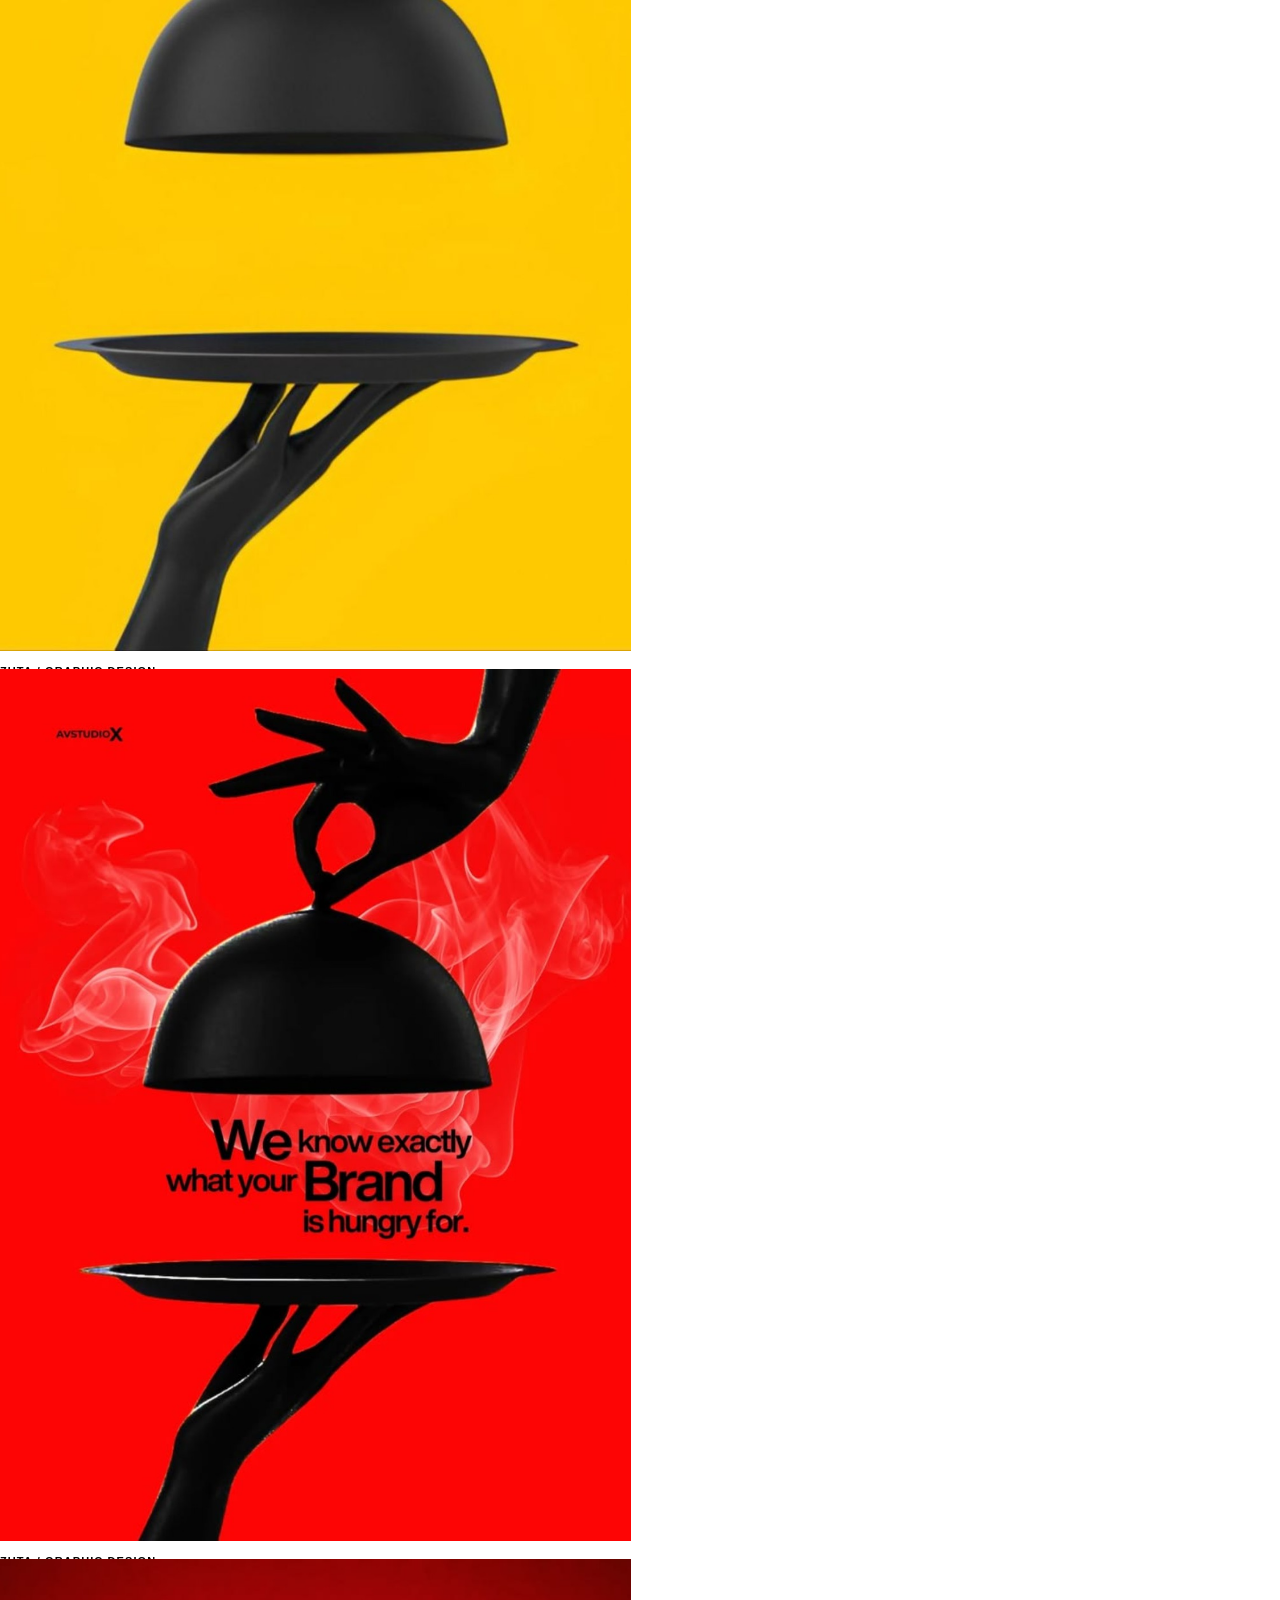
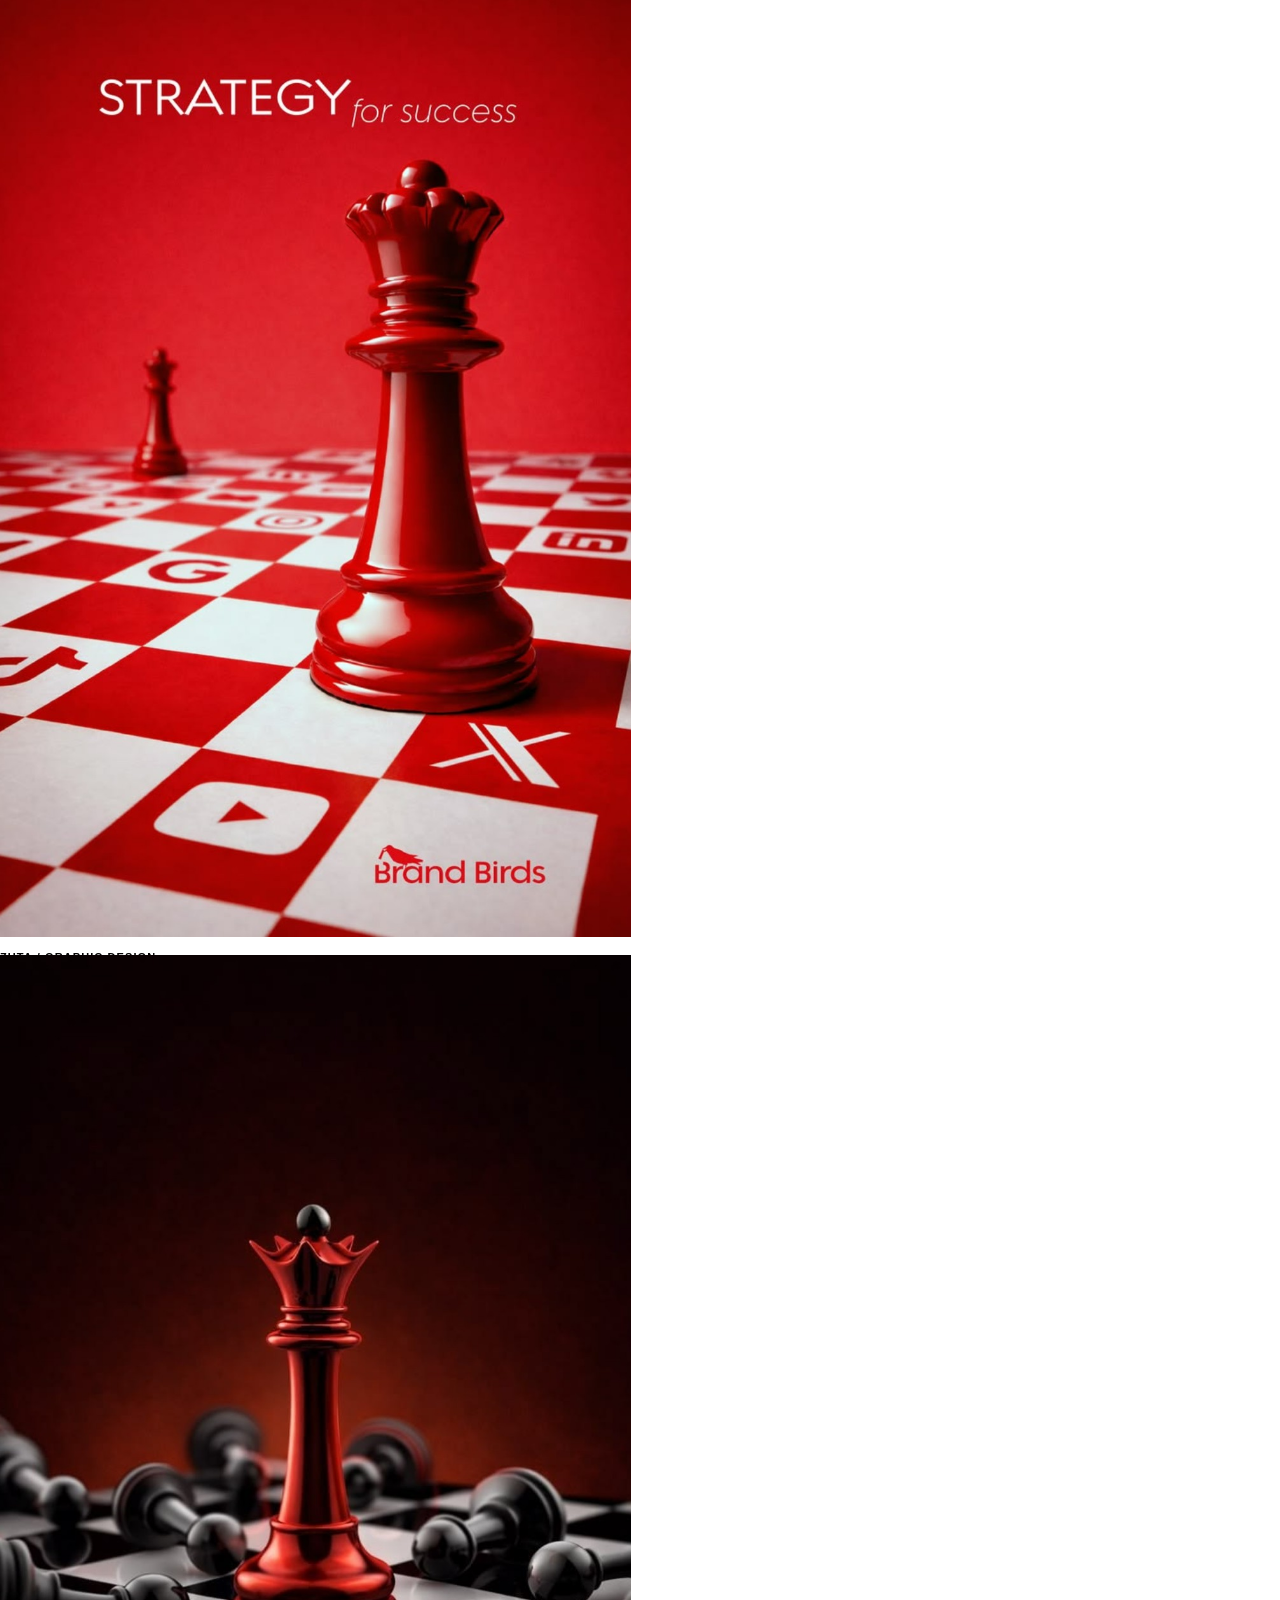
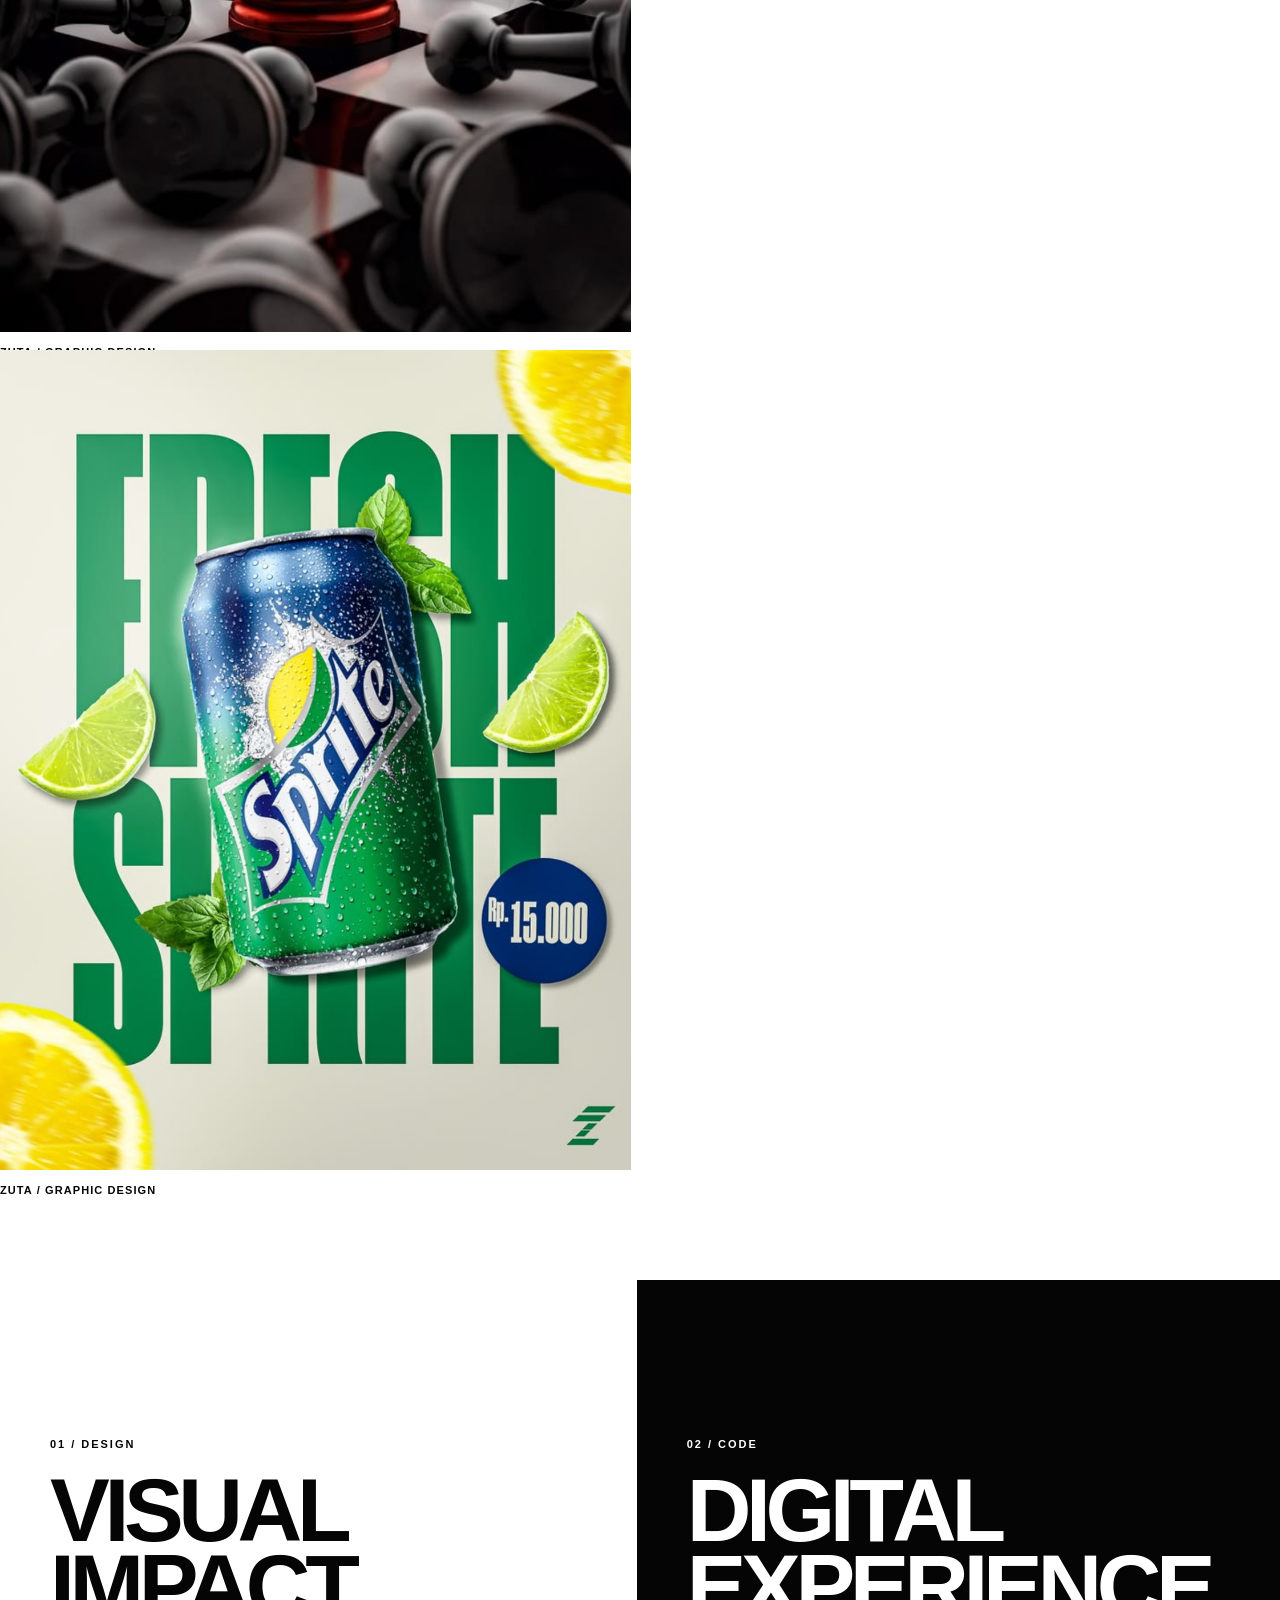
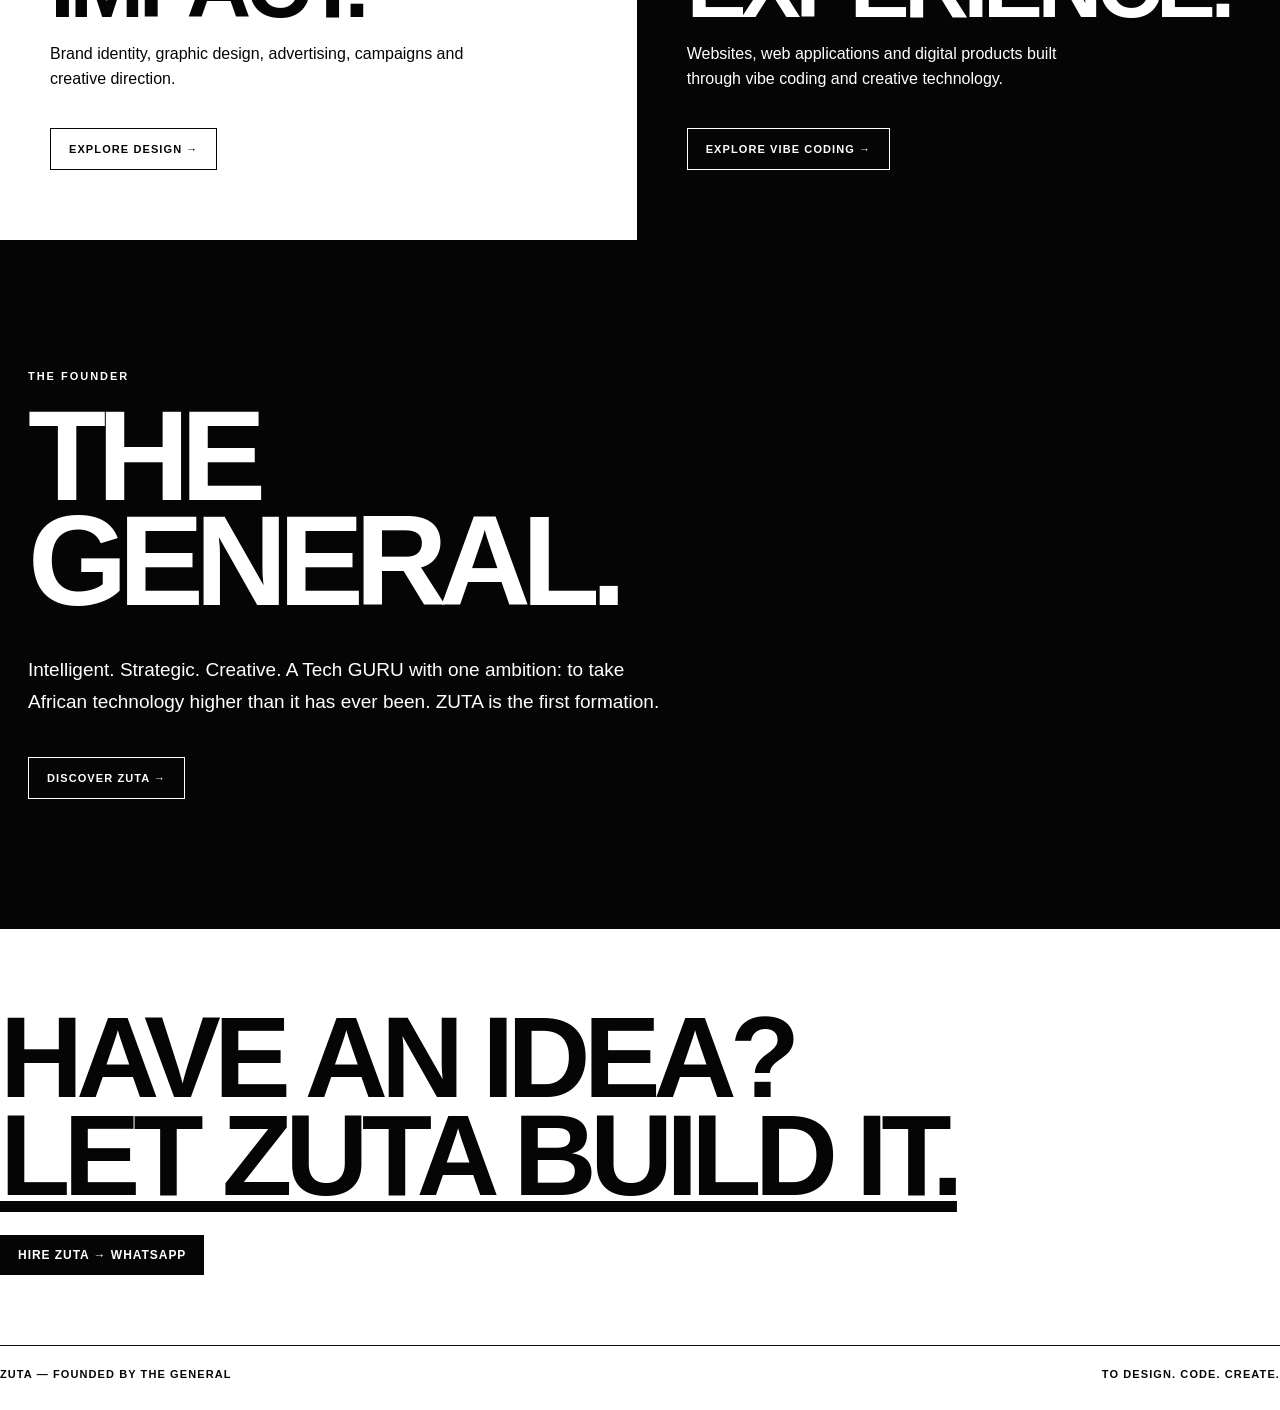
==== commit 93d5d15d: "Fix HTML formatting for graphic design work item" ====
--- a/index.html
+++ b/index.html
@@ -481,8 +481,9 @@
     <div class="workgrid">
 
       <div class="workitem">
+
         <a class="workcard" href="graphic-design.html">
-          <img src="design-01.jpg" alt="ZUTA Graphic Design Work 01">
+          <img src="design-01.jpg" alt="ZUTA Graphic Design Work 01"><br>
         </a>
         <div class="workmeta">
           ZUTA / GRAPHIC DESIGN
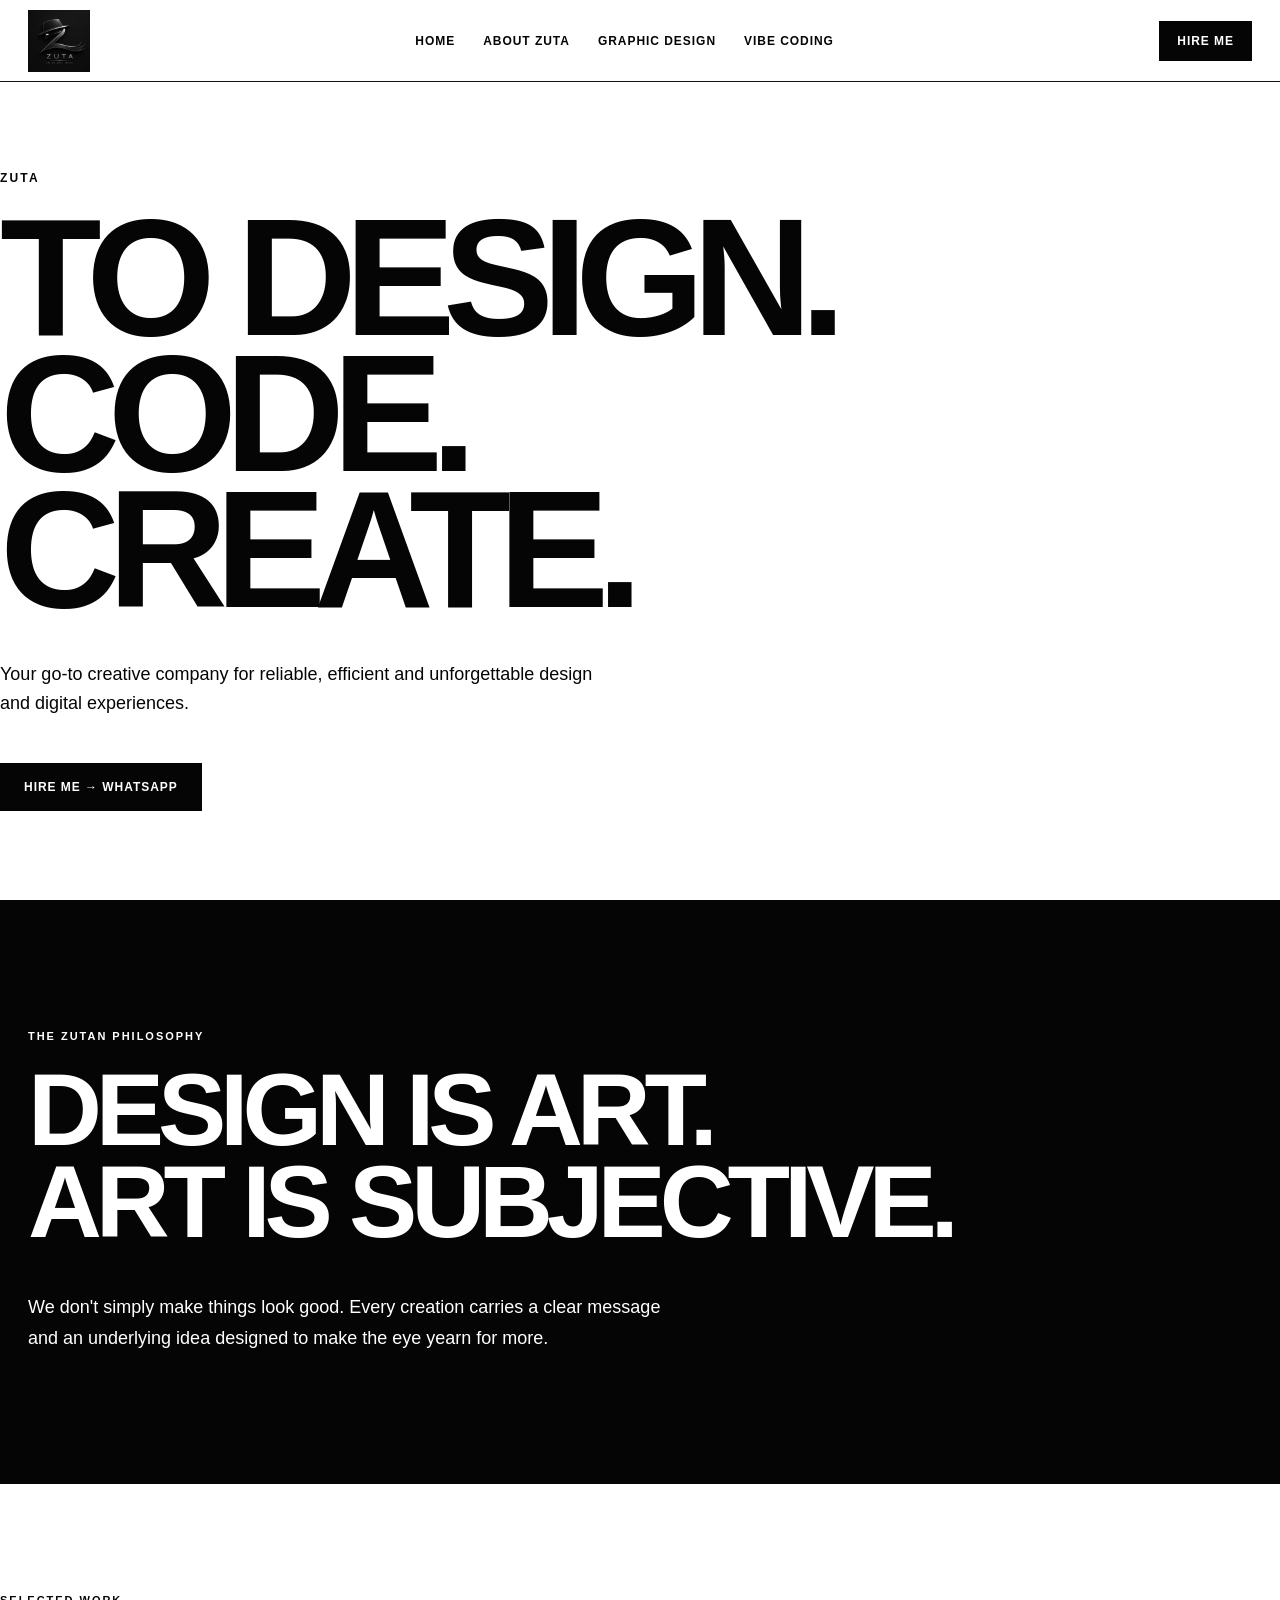
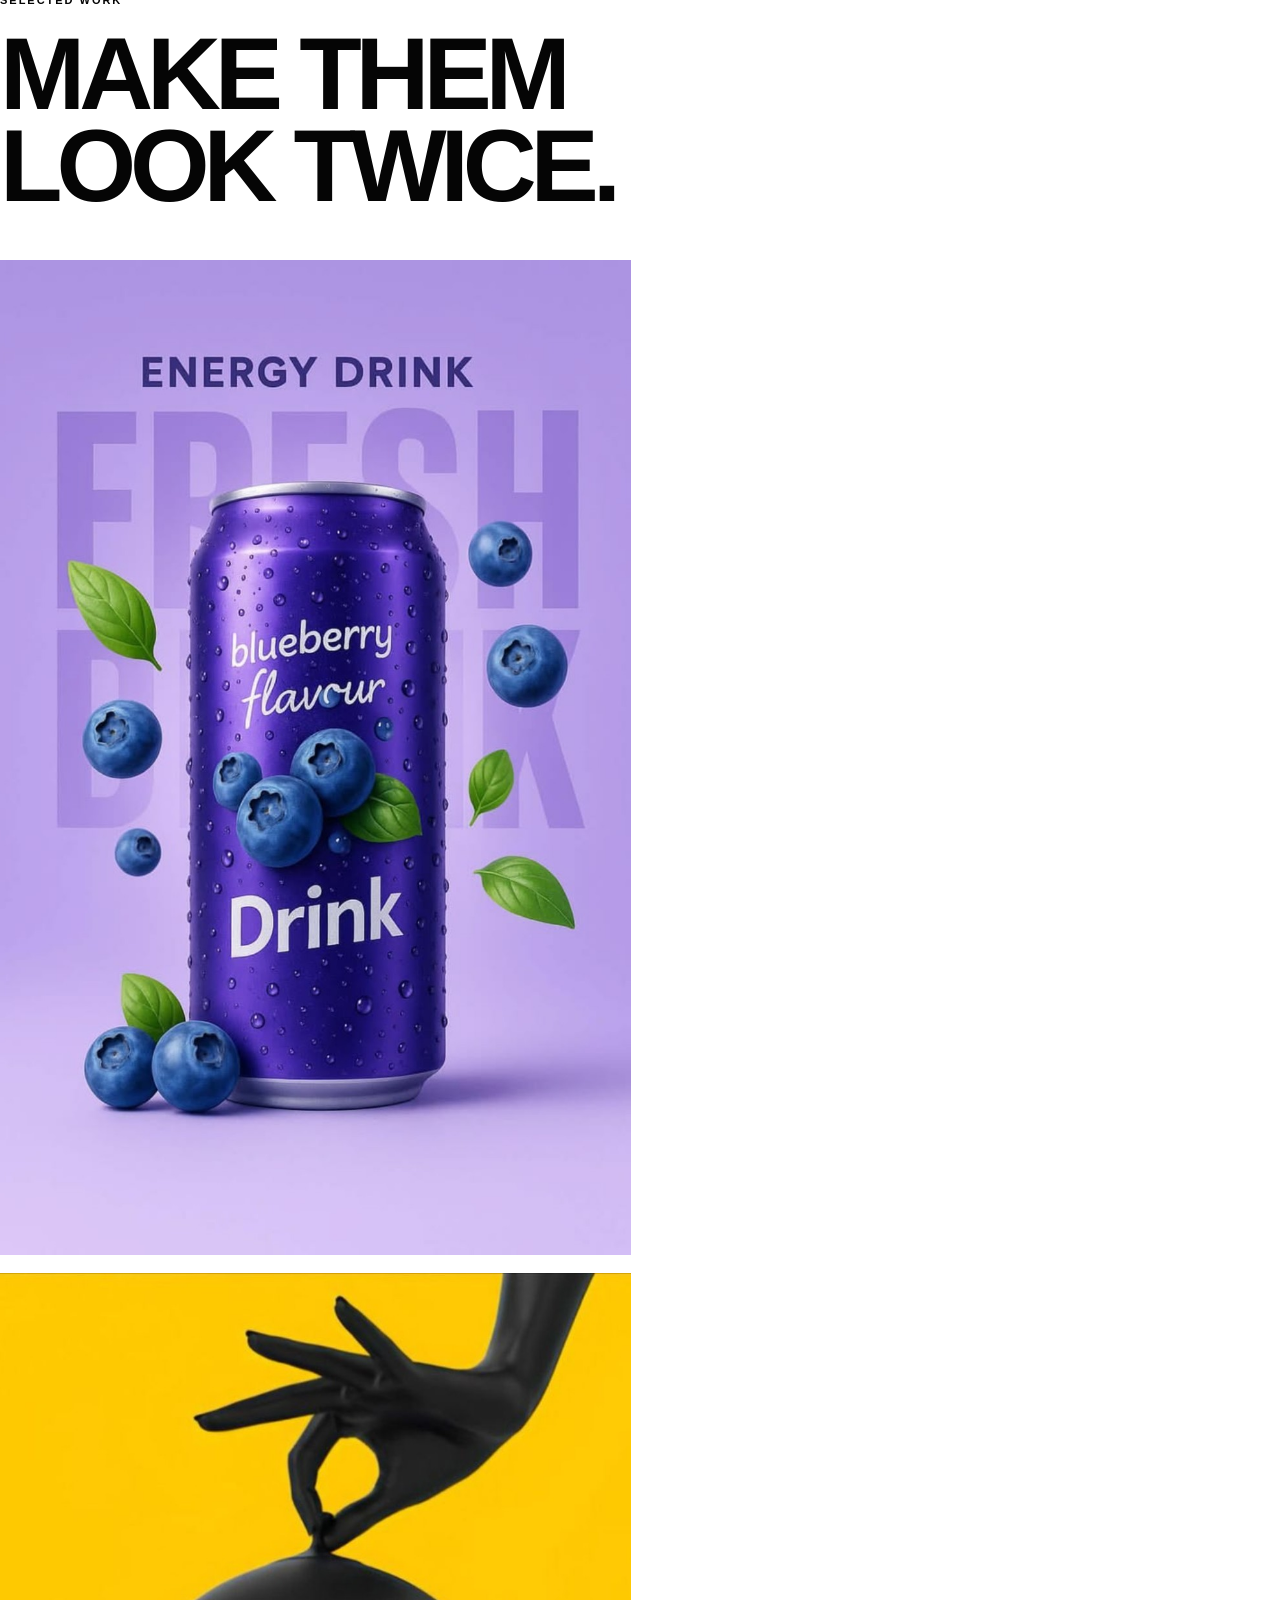
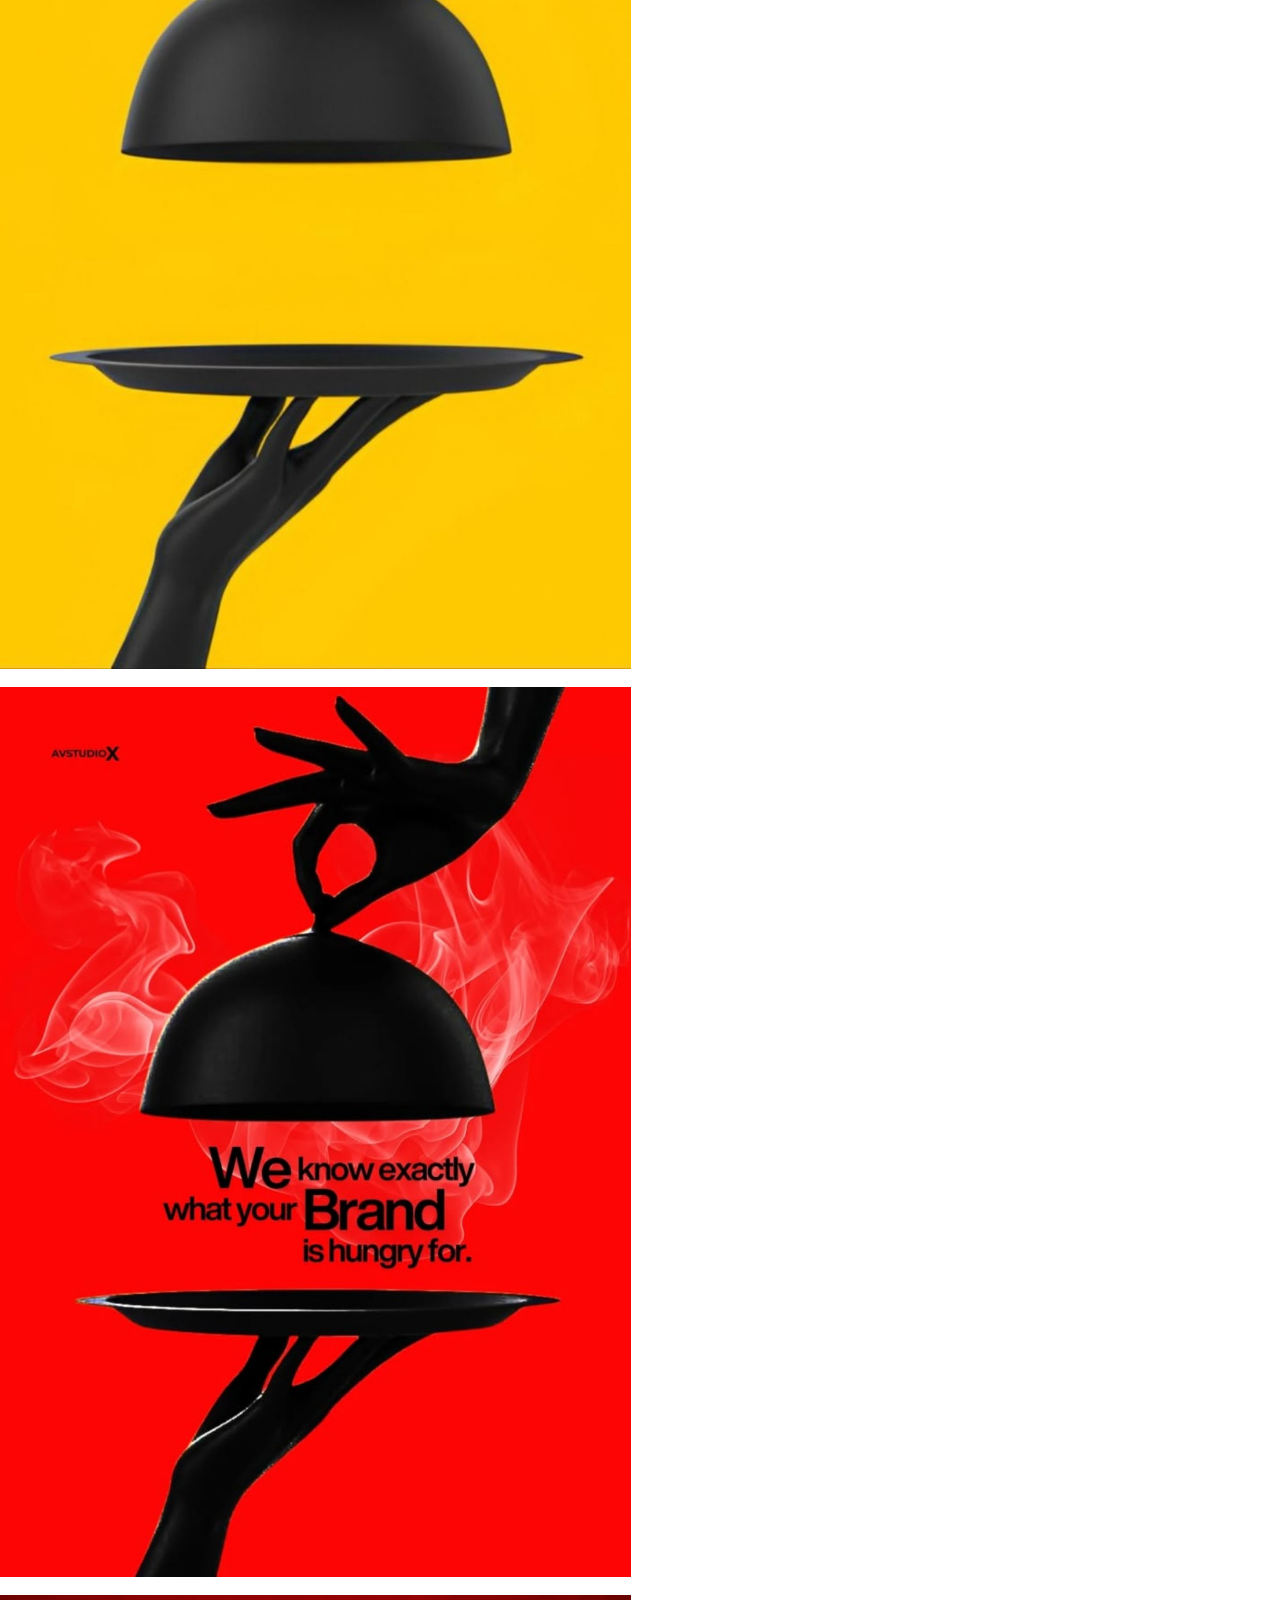
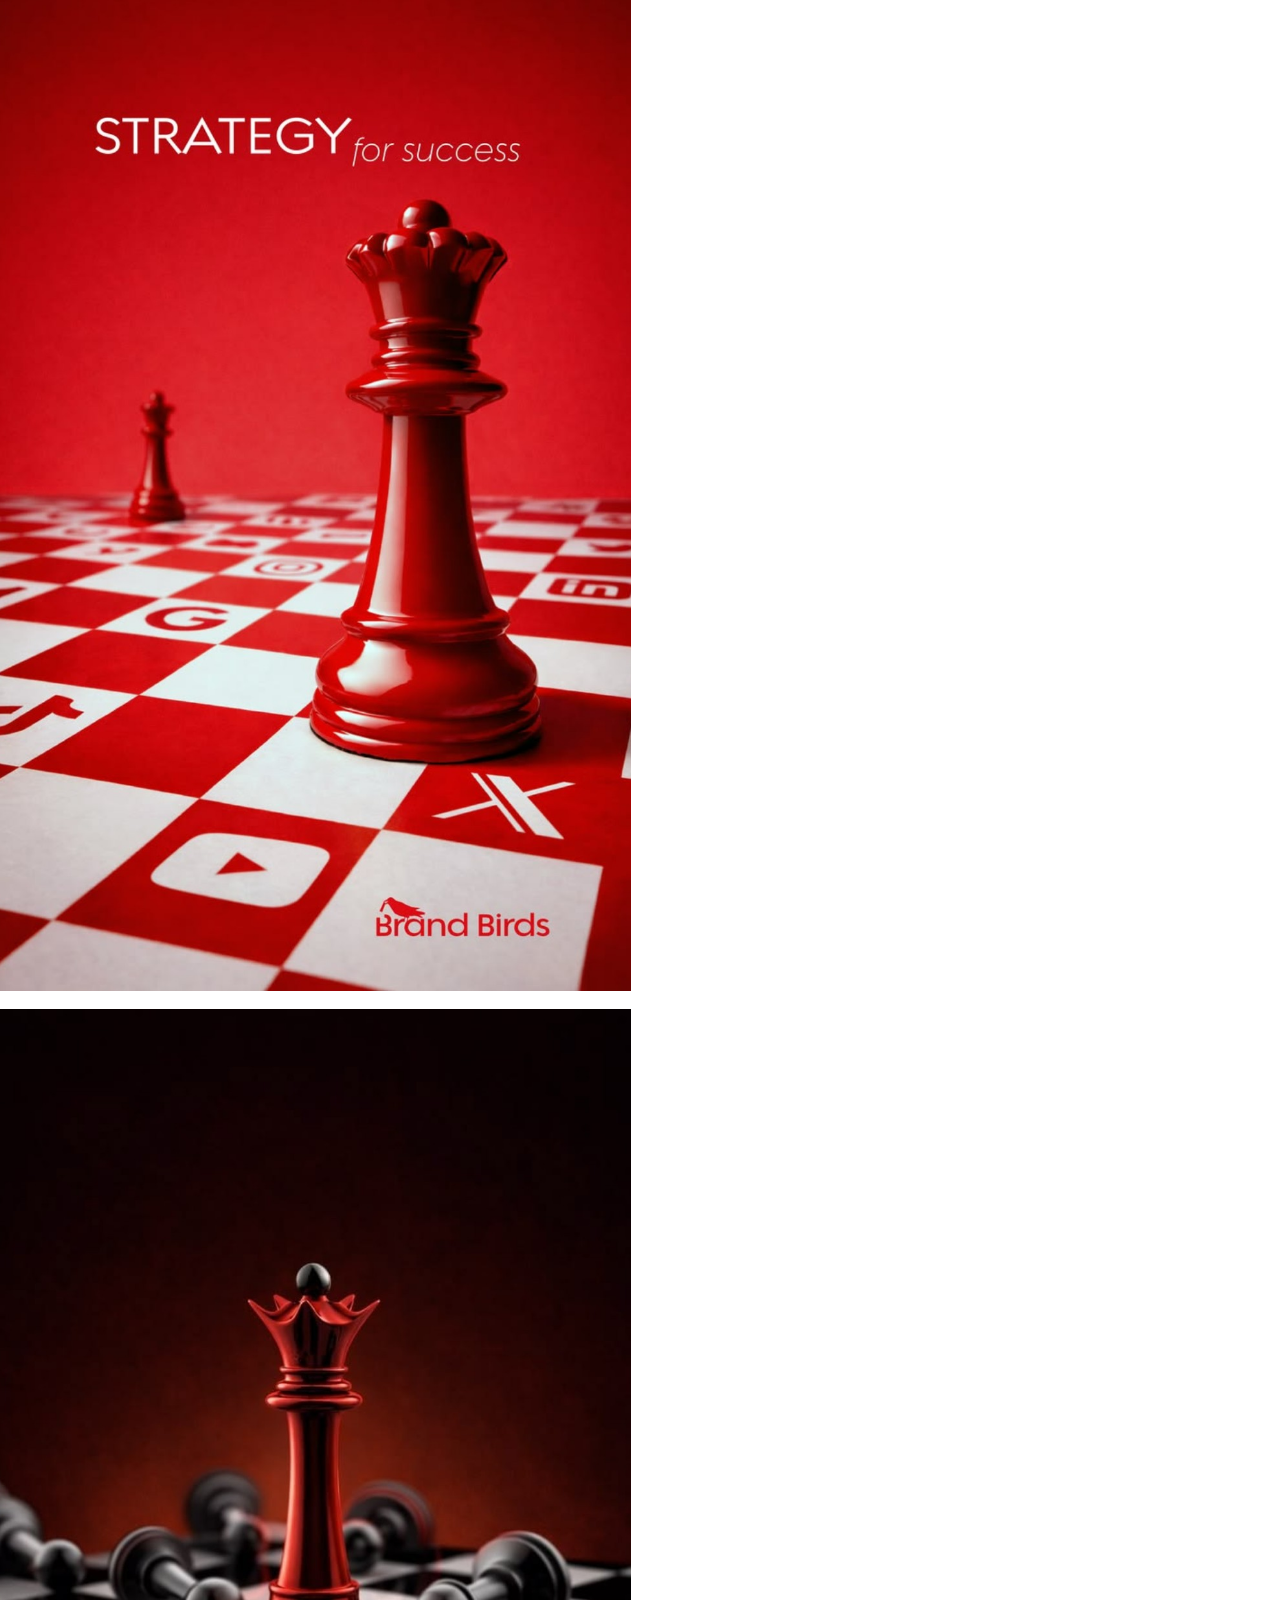
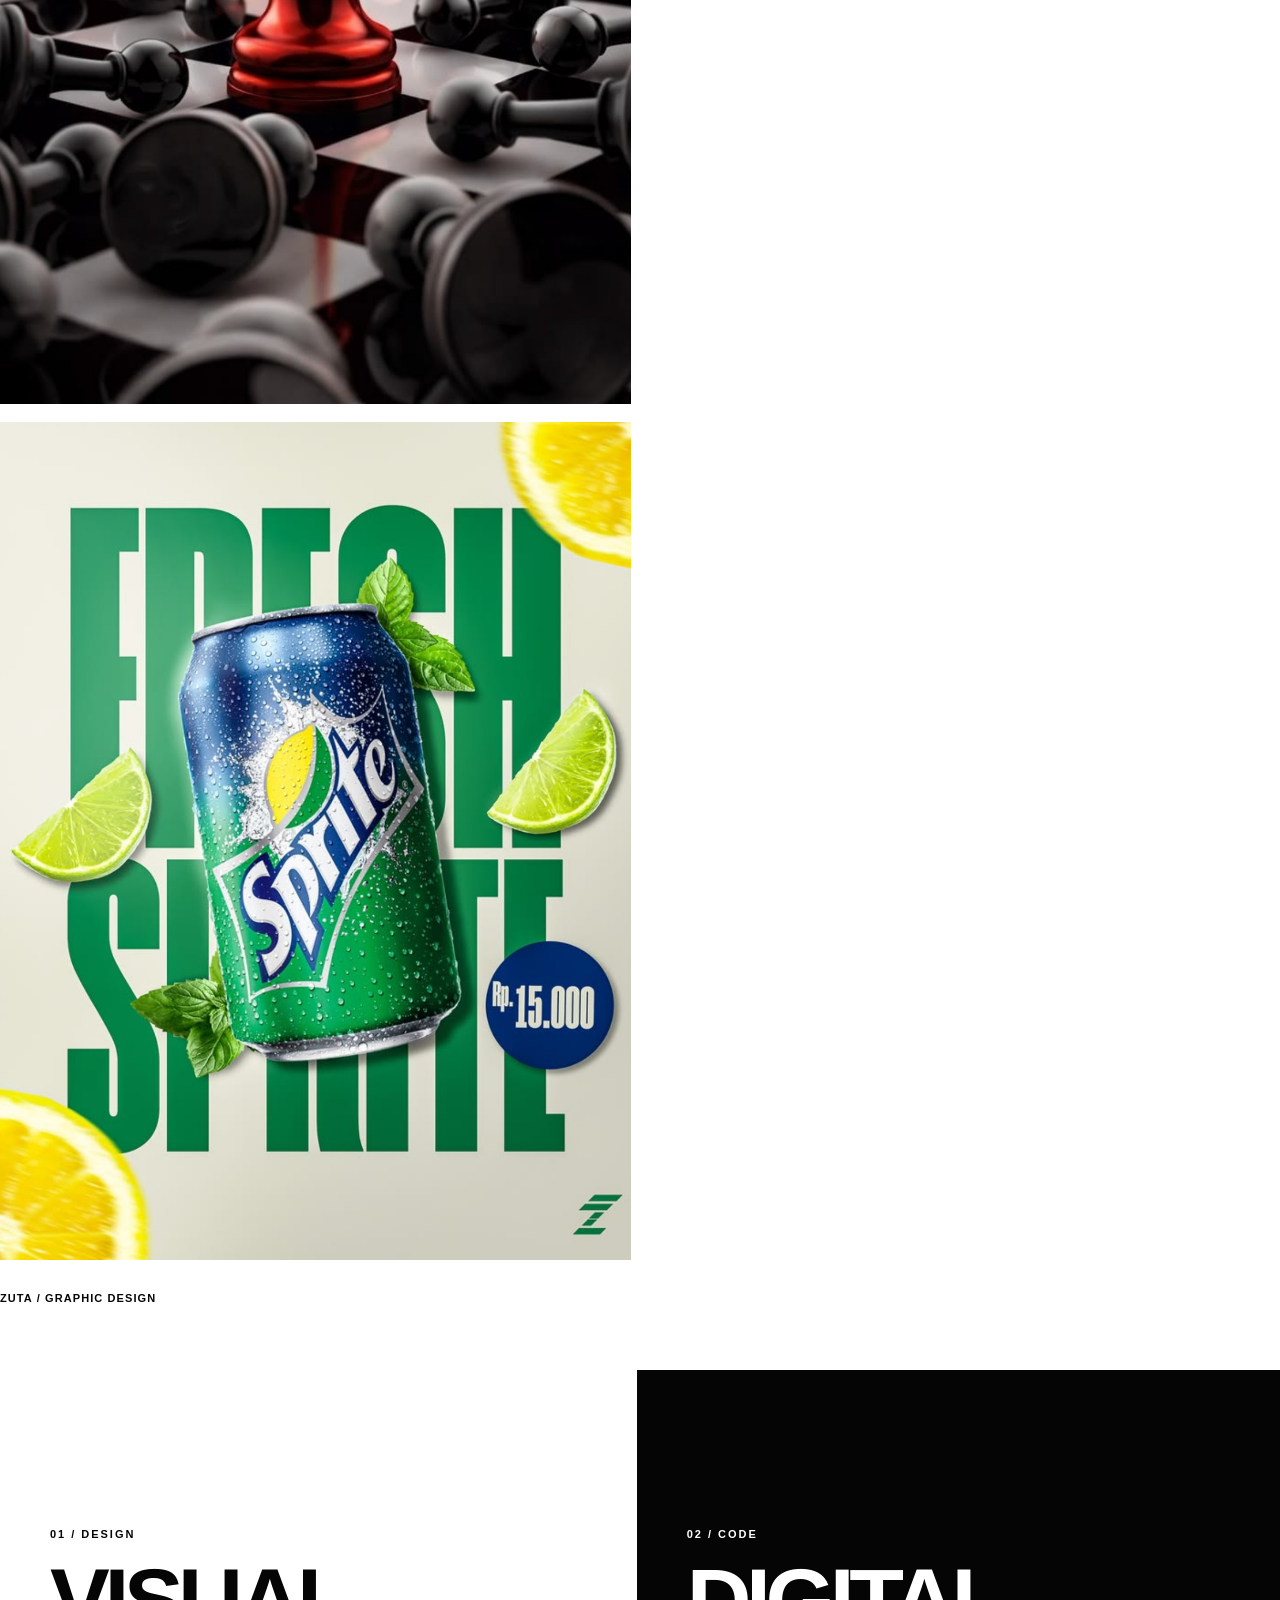
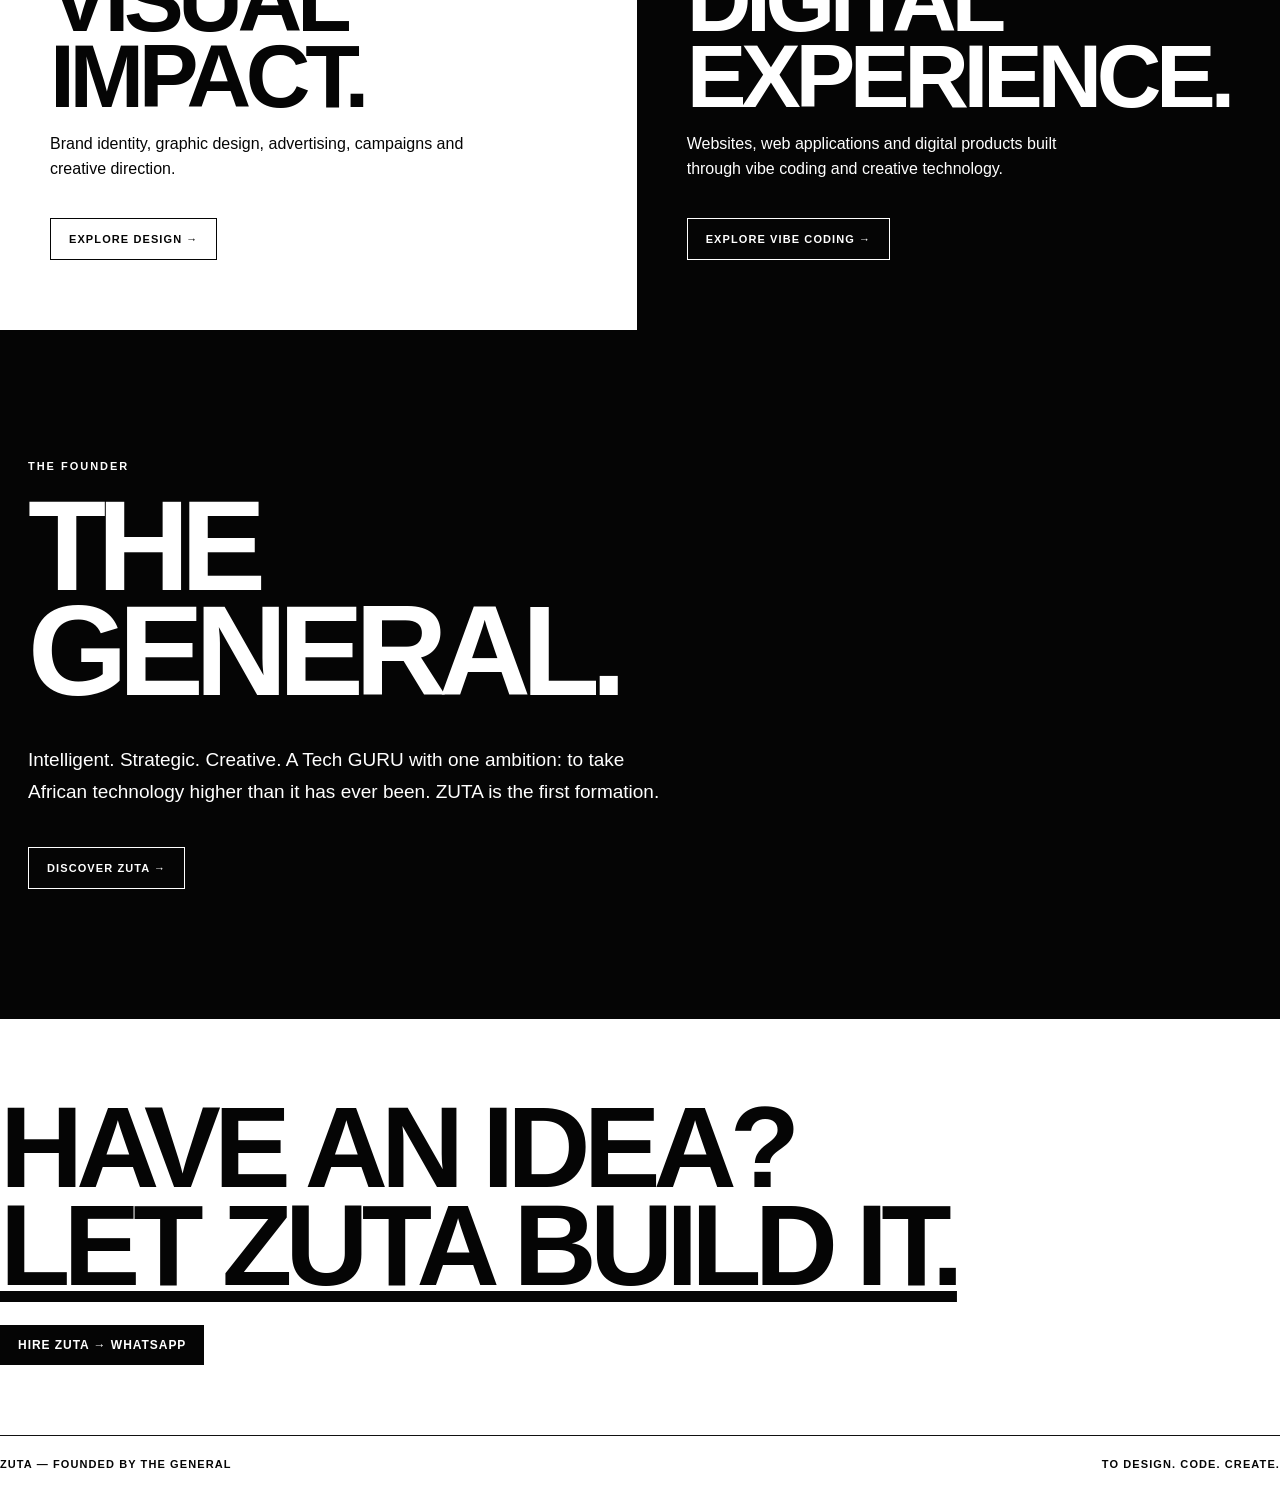
==== commit 67208737: "Update image tags to include line breaks" ====
--- a/index.html
+++ b/index.html
@@ -493,7 +493,29 @@
 
       <div class="workitem">
         <a class="workcard" href="graphic-design.html">
-          <img src="design-02.jpg" alt="ZUTA Graphic Design Work 02">
+          <img src="design-02.jpg" alt="ZUTA Graphic Design Work 02"><br>
+        </a>
+      
+        <div class="workmeta">
+          ZUTA / GRAPHIC DESIGN
+        </div>
+      </div>
+      <br>
+
+      <div class="workitem">
+        <a class="workcard" href="graphic-design.html">
+          <img src="design-03.jpg" alt="ZUTA Graphic Design Work 03"><br>
+        </a>
+        
+        <div class="workmeta">
+          ZUTA / GRAPHIC DESIGN
+        </div>
+      </div>
+      <br>
+
+      <div class="workitem">
+        <a class="workcard" href="graphic-design.html">
+          <img src="design-04.jpg" alt="ZUTA Graphic Design Work 04"><br>
         </a>
         <div class="workmeta">
           ZUTA / GRAPHIC DESIGN
@@ -503,7 +525,7 @@
 
       <div class="workitem">
         <a class="workcard" href="graphic-design.html">
-          <img src="design-03.jpg" alt="ZUTA Graphic Design Work 03">
+          <img src="design-05.jpg" alt="ZUTA Graphic Design Work 05"><br>
         </a>
         <div class="workmeta">
           ZUTA / GRAPHIC DESIGN
@@ -513,27 +535,7 @@
 
       <div class="workitem">
         <a class="workcard" href="graphic-design.html">
-          <img src="design-04.jpg" alt="ZUTA Graphic Design Work 04">
-        </a>
-        <div class="workmeta">
-          ZUTA / GRAPHIC DESIGN
-        </div>
-      </div>
-      <br>
-
-      <div class="workitem">
-        <a class="workcard" href="graphic-design.html">
-          <img src="design-05.jpg" alt="ZUTA Graphic Design Work 05">
-        </a>
-        <div class="workmeta">
-          ZUTA / GRAPHIC DESIGN
-        </div>
-      </div>
-      <br>
-
-      <div class="workitem">
-        <a class="workcard" href="graphic-design.html">
-          <img src="design-06.jpg" alt="ZUTA Graphic Design Work 06">
+          <img src="design-06.jpg" alt="ZUTA Graphic Design Work 06"><br>
         </a>
         <div class="workmeta">
           ZUTA / GRAPHIC DESIGN
